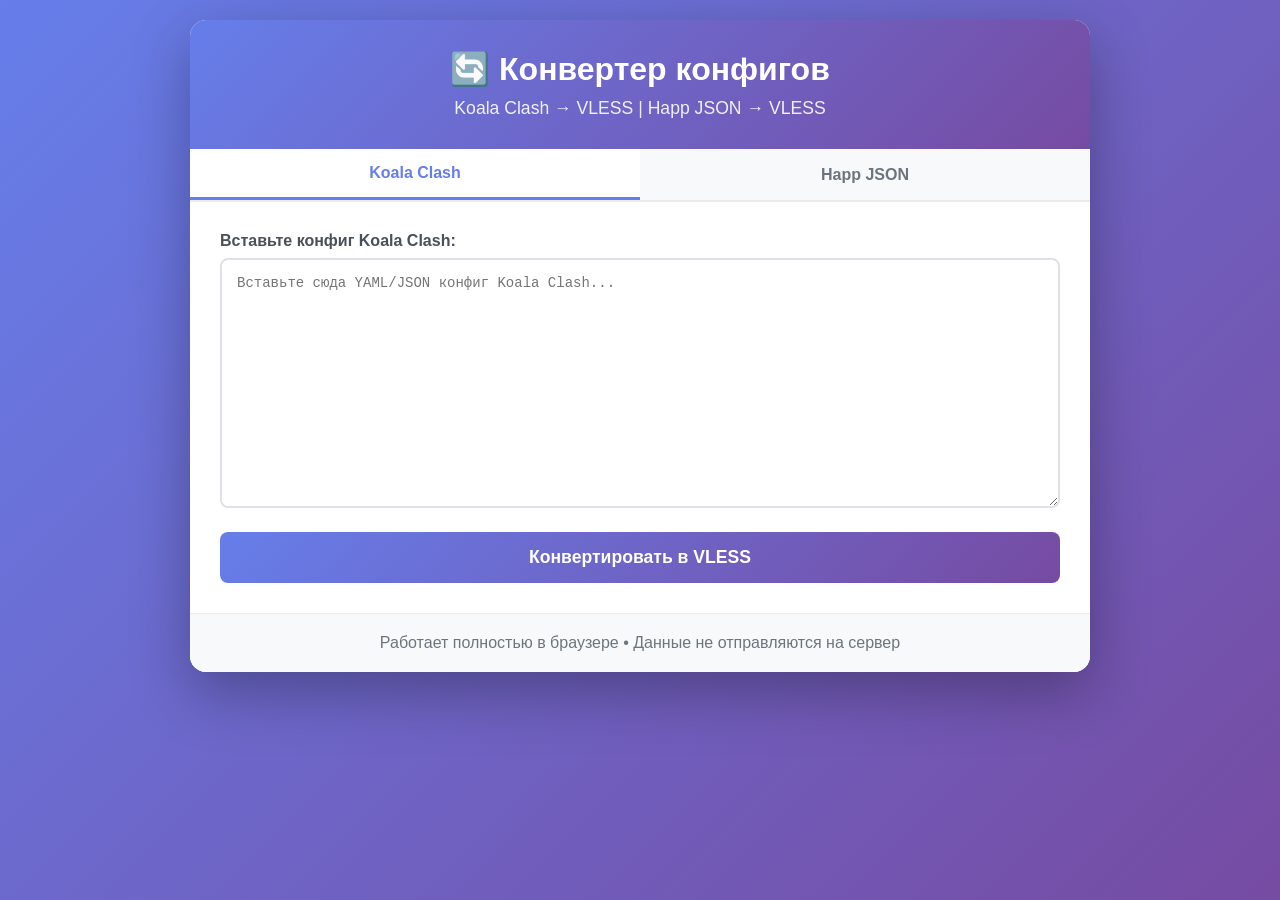
==== index.html @ a840d686 "Add files via upload" ====
<!DOCTYPE html>
<html lang="ru">
<head>
    <meta charset="UTF-8">
    <meta name="viewport" content="width=device-width, initial-scale=1.0">
    <title>Koala Clash / Happ JSON Converter</title>
    <link rel="stylesheet" href="style.css">
</head>
<body>
    <div class="container">
        <header>
            <h1>🔄 Конвертер конфигов</h1>
            <p class="subtitle">Koala Clash → VLESS | Happ JSON → VLESS</p>
        </header>

        <div class="tabs">
            <button class="tab-btn active" data-tab="koala">Koala Clash</button>
            <button class="tab-btn" data-tab="happ">Happ JSON</button>
        </div>

        <!-- Koala Clash Tab -->
        <div id="koala" class="tab-content active">
            <div class="input-section">
                <label for="koala-input">Вставьте конфиг Koala Clash:</label>
                <textarea id="koala-input" placeholder="Вставьте сюда YAML/JSON конфиг Koala Clash..."></textarea>
            </div>
            <button class="convert-btn" onclick="convertKoala()">Конвертировать в VLESS</button>
        </div>

        <!-- Happ JSON Tab -->
        <div id="happ" class="tab-content">
            <div class="input-section">
                <label for="happ-input">Вставьте JSON конфиг Happ:</label>
                <textarea id="happ-input" placeholder='{"outbounds": [...], ...}'></textarea>
            </div>
            <button class="convert-btn" onclick="convertHapp()">Конвертировать в VLESS</button>
        </div>

        <!-- Result Section -->
        <div id="result-section" class="result-section" style="display: none;">
            <div class="result-header">
                <h2>✅ Результат: <span id="result-count"></span></h2>
                <div class="result-actions-top">
                    <button class="action-btn copy-all-btn" onclick="copyAll()">📋 Копировать все</button>
                    <button class="action-btn download-btn" onclick="downloadAll()">💾 Скачать файл</button>
                </div>
            </div>
            <div id="results-list" class="results-list"></div>
            <div class="actions">
                <button class="action-btn clear-btn" onclick="clearAll()">🗑️ Очистить</button>
            </div>
            <div id="message" class="message"></div>
        </div>

        <footer>
            <p>Работает полностью в браузере • Данные не отправляются на сервер</p>
        </footer>
    </div>

    <script src="converter.js"></script>
</body>
</html>
---- style.css ----
* {
    margin: 0;
    padding: 0;
    box-sizing: border-box;
}

body {
    font-family: -apple-system, BlinkMacSystemFont, 'Segoe UI', Roboto, Oxygen, Ubuntu, Cantarell, sans-serif;
    background: linear-gradient(135deg, #667eea 0%, #764ba2 100%);
    min-height: 100vh;
    padding: 20px;
}

.container {
    max-width: 900px;
    margin: 0 auto;
    background: white;
    border-radius: 16px;
    box-shadow: 0 20px 60px rgba(0, 0, 0, 0.3);
    overflow: hidden;
}

header {
    background: linear-gradient(135deg, #667eea 0%, #764ba2 100%);
    color: white;
    padding: 30px;
    text-align: center;
}

header h1 {
    font-size: 2em;
    margin-bottom: 10px;
}

.subtitle {
    opacity: 0.9;
    font-size: 1.1em;
}

.tabs {
    display: flex;
    background: #f8f9fa;
    border-bottom: 2px solid #e9ecef;
}

.tab-btn {
    flex: 1;
    padding: 15px;
    border: none;
    background: transparent;
    cursor: pointer;
    font-size: 1em;
    font-weight: 600;
    color: #6c757d;
    transition: all 0.3s;
}

.tab-btn:hover {
    background: #e9ecef;
}

.tab-btn.active {
    color: #667eea;
    border-bottom: 3px solid #667eea;
    background: white;
}

.tab-content {
    display: none;
    padding: 30px;
}

.tab-content.active {
    display: block;
}

.input-section {
    margin-bottom: 20px;
}

label {
    display: block;
    margin-bottom: 8px;
    font-weight: 600;
    color: #495057;
}

textarea {
    width: 100%;
    min-height: 250px;
    padding: 15px;
    border: 2px solid #dee2e6;
    border-radius: 8px;
    font-family: 'Courier New', monospace;
    font-size: 14px;
    resize: vertical;
    transition: border-color 0.3s;
}

textarea:focus {
    outline: none;
    border-color: #667eea;
}

.convert-btn {
    width: 100%;
    padding: 15px;
    background: linear-gradient(135deg, #667eea 0%, #764ba2 100%);
    color: white;
    border: none;
    border-radius: 8px;
    font-size: 1.1em;
    font-weight: 600;
    cursor: pointer;
    transition: transform 0.2s, box-shadow 0.2s;
}

.convert-btn:hover {
    transform: translateY(-2px);
    box-shadow: 0 5px 15px rgba(102, 126, 234, 0.4);
}

.convert-btn:active {
    transform: translateY(0);
}

.result-section {
    padding: 30px;
    background: #f8f9fa;
    border-top: 2px solid #e9ecef;
}

.result-header {
    display: flex;
    justify-content: space-between;
    align-items: center;
    margin-bottom: 20px;
    flex-wrap: wrap;
    gap: 10px;
}

.result-header h2 {
    color: #495057;
    margin: 0;
}

.result-actions-top {
    display: flex;
    gap: 10px;
}

.results-list {
    display: flex;
    flex-direction: column;
    gap: 12px;
    max-height: 600px;
    overflow-y: auto;
    padding-right: 5px;
}

.result-item {
    background: white;
    border: 2px solid #e9ecef;
    border-radius: 8px;
    padding: 15px;
    transition: border-color 0.2s;
}

.result-item:hover {
    border-color: #667eea;
}

.result-item-header {
    display: flex;
    justify-content: space-between;
    align-items: center;
    margin-bottom: 10px;
    flex-wrap: wrap;
    gap: 8px;
}

.result-item-name {
    font-weight: 600;
    color: #495057;
    font-size: 0.95em;
}

.result-item-link {
    width: 100%;
    padding: 10px;
    background: #f8f9fa;
    border: 1px solid #dee2e6;
    border-radius: 6px;
    font-family: 'Courier New', monospace;
    font-size: 12px;
    color: #495057;
    word-break: break-all;
    resize: none;
    min-height: 60px;
}

.copy-item-btn {
    padding: 8px 16px;
    background: #28a745;
    color: white;
    border: none;
    border-radius: 6px;
    font-size: 0.9em;
    font-weight: 600;
    cursor: pointer;
    transition: all 0.2s;
    white-space: nowrap;
}

.copy-item-btn:hover {
    background: #218838;
}

.copy-item-btn.copied {
    background: #6c757d;
}

.actions {
    display: flex;
    gap: 10px;
    margin-top: 20px;
}

.action-btn {
    flex: 1;
    padding: 12px;
    border: none;
    border-radius: 8px;
    font-size: 1em;
    font-weight: 600;
    cursor: pointer;
    transition: all 0.2s;
}

.copy-all-btn {
    background: #28a745;
    color: white;
}

.copy-all-btn:hover {
    background: #218838;
}

.download-btn {
    background: #17a2b8;
    color: white;
}

.download-btn:hover {
    background: #138496;
}

.clear-btn {
    background: #dc3545;
    color: white;
}

.clear-btn:hover {
    background: #c82333;
}

.message {
    margin-top: 15px;
    padding: 12px;
    border-radius: 8px;
    display: none;
}

.message.success {
    display: block;
    background: #d4edda;
    color: #155724;
    border: 1px solid #c3e6cb;
}

.message.error {
    display: block;
    background: #f8d7da;
    color: #721c24;
    border: 1px solid #f5c6cb;
}

footer {
    text-align: center;
    padding: 20px;
    color: #6c757d;
    background: #f8f9fa;
    border-top: 1px solid #e9ecef;
}

@media (max-width: 600px) {
    body {
        padding: 10px;
    }
    
    header h1 {
        font-size: 1.5em;
    }
    
    .tab-content {
        padding: 20px;
    }
    
    .result-header {
        flex-direction: column;
        align-items: flex-start;
    }
    
    .result-actions-top {
        width: 100%;
    }
    
    .result-actions-top .action-btn {
        flex: 1;
    }
}
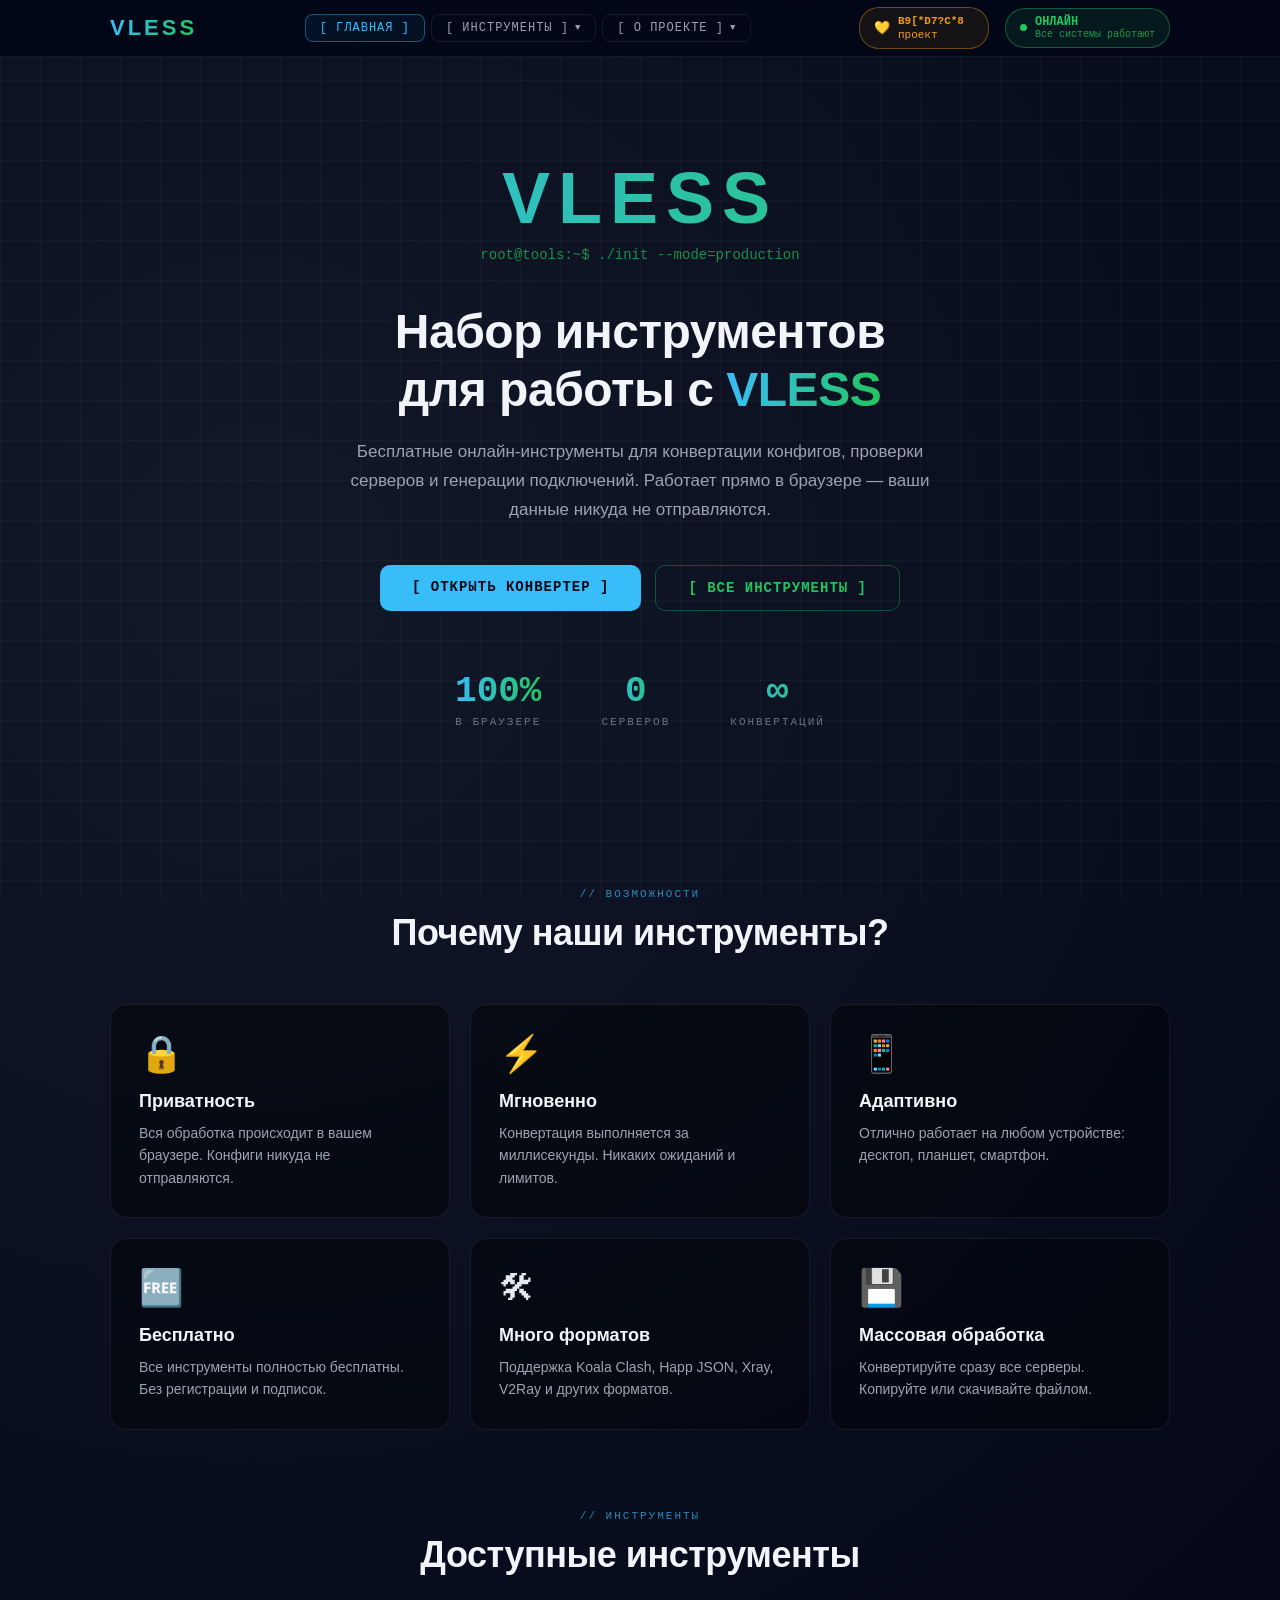
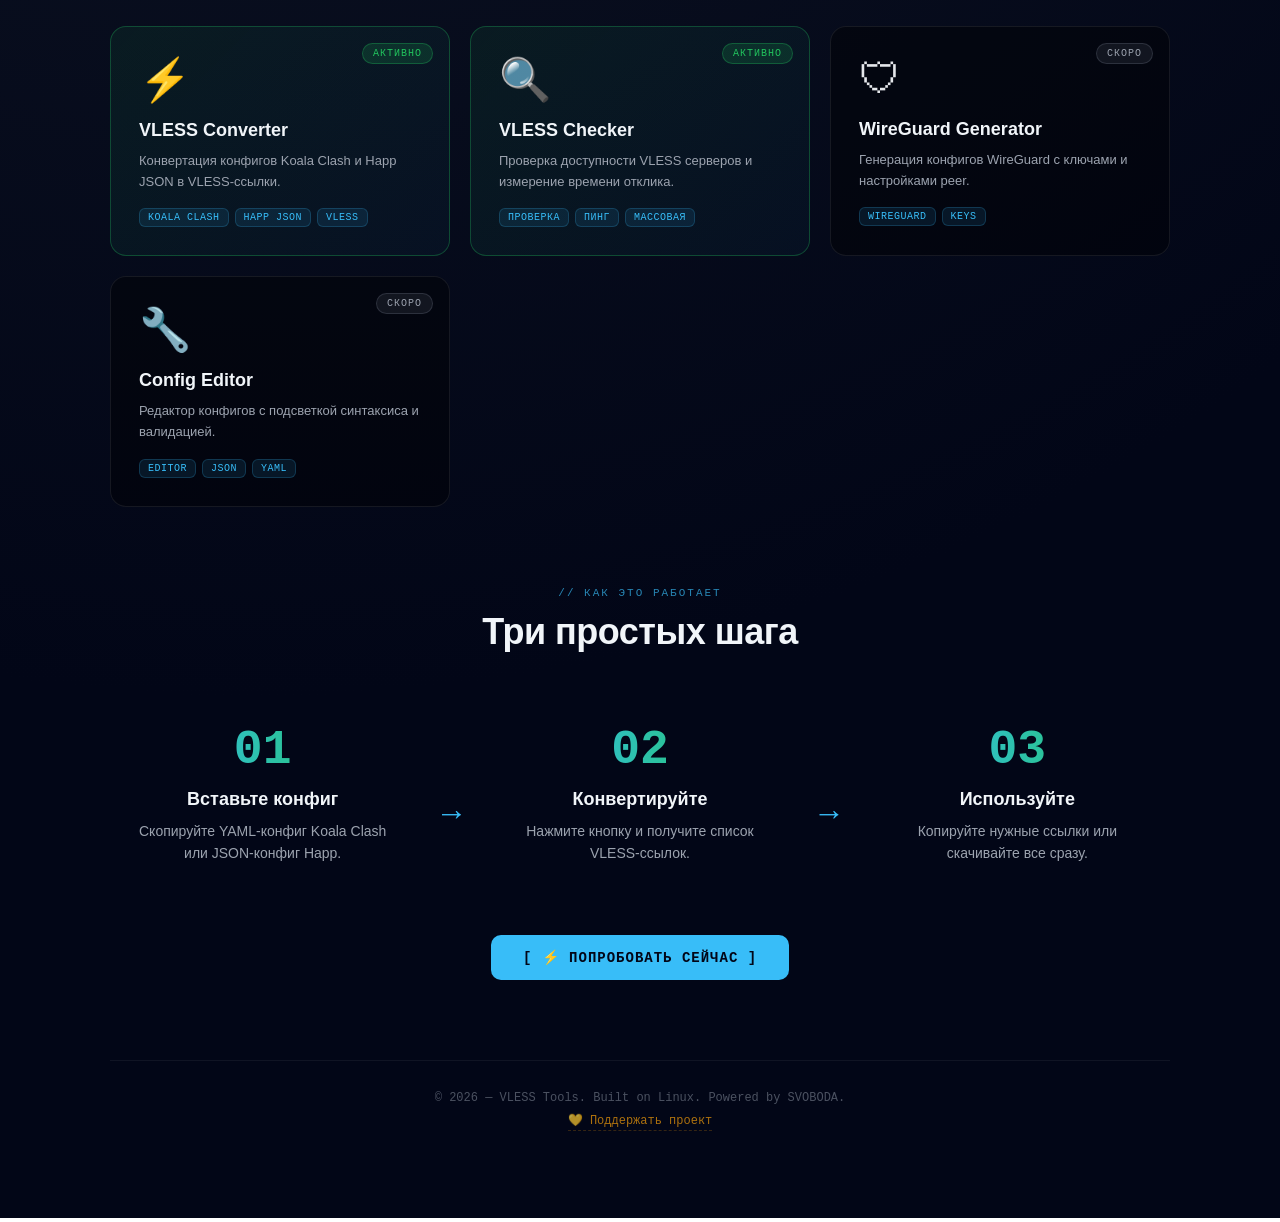
==== commit f89e4794: "Добавлен чекер vless" ====
--- a/index.html
+++ b/index.html
@@ -1,62 +1,172 @@
-<!DOCTYPE html>
-<html lang="ru">
-<head>
-    <meta charset="UTF-8">
-    <meta name="viewport" content="width=device-width, initial-scale=1.0">
-    <title>Koala Clash / Happ JSON Converter</title>
-    <link rel="stylesheet" href="style.css">
-</head>
-<body>
-    <div class="container">
-        <header>
-            <h1>🔄 Конвертер конфигов</h1>
-            <p class="subtitle">Koala Clash → VLESS | Happ JSON → VLESS</p>
-        </header>
-
-        <div class="tabs">
-            <button class="tab-btn active" data-tab="koala">Koala Clash</button>
-            <button class="tab-btn" data-tab="happ">Happ JSON</button>
-        </div>
-
-        <!-- Koala Clash Tab -->
-        <div id="koala" class="tab-content active">
-            <div class="input-section">
-                <label for="koala-input">Вставьте конфиг Koala Clash:</label>
-                <textarea id="koala-input" placeholder="Вставьте сюда YAML/JSON конфиг Koala Clash..."></textarea>
-            </div>
-            <button class="convert-btn" onclick="convertKoala()">Конвертировать в VLESS</button>
-        </div>
-
-        <!-- Happ JSON Tab -->
-        <div id="happ" class="tab-content">
-            <div class="input-section">
-                <label for="happ-input">Вставьте JSON конфиг Happ:</label>
-                <textarea id="happ-input" placeholder='{"outbounds": [...], ...}'></textarea>
-            </div>
-            <button class="convert-btn" onclick="convertHapp()">Конвертировать в VLESS</button>
-        </div>
-
-        <!-- Result Section -->
-        <div id="result-section" class="result-section" style="display: none;">
-            <div class="result-header">
-                <h2>✅ Результат: <span id="result-count"></span></h2>
-                <div class="result-actions-top">
-                    <button class="action-btn copy-all-btn" onclick="copyAll()">📋 Копировать все</button>
-                    <button class="action-btn download-btn" onclick="downloadAll()">💾 Скачать файл</button>
-                </div>
-            </div>
-            <div id="results-list" class="results-list"></div>
-            <div class="actions">
-                <button class="action-btn clear-btn" onclick="clearAll()">🗑️ Очистить</button>
-            </div>
-            <div id="message" class="message"></div>
-        </div>
-
-        <footer>
-            <p>Работает полностью в браузере • Данные не отправляются на сервер</p>
-        </footer>
-    </div>
-
-    <script src="converter.js"></script>
-</body>
+<!DOCTYPE html>
+<html lang="ru">
+<head>
+    <meta charset="UTF-8">
+    <meta name="viewport" content="width=device-width, initial-scale=1.0">
+    <title>VLESS Tools — Набор инструментов для работы с VLESS</title>
+    <meta name="description" content="Бесплатные онлайн-инструменты для работы с VLESS: конвертер конфигов, чекер серверов, генератор WireGuard.">
+    <link rel="stylesheet" href="style.css">
+</head>
+<body>
+
+<div id="header-placeholder"></div>
+
+<div class="wrapper">
+    <div class="hero">
+        <div class="hero-logo">VLESS</div>
+        <p class="hero-subtitle">root@tools:~$ ./init --mode=production</p>
+        <h1 class="hero-title">Набор инструментов<br>для работы с <span class="gradient-text">VLESS</span></h1>
+        <p class="hero-description">
+            Бесплатные онлайн-инструменты для конвертации конфигов, проверки серверов 
+            и генерации подключений. Работает прямо в браузере — ваши данные никуда не отправляются.
+        </p>
+        <div class="hero-buttons">
+            <a href="converter.html" class="btn btn-blue btn-large">[ Открыть конвертер ]</a>
+            <a href="#tools" class="btn btn-ghost btn-large">[ Все инструменты ]</a>
+        </div>
+        <div class="hero-stats">
+            <div class="stat-item">
+                <div class="stat-value">100%</div>
+                <div class="stat-label">В браузере</div>
+            </div>
+            <div class="stat-item">
+                <div class="stat-value">0</div>
+                <div class="stat-label">Серверов</div>
+            </div>
+            <div class="stat-item">
+                <div class="stat-value">∞</div>
+                <div class="stat-label">Конвертаций</div>
+            </div>
+        </div>
+    </div>
+
+    <section id="features" class="section">
+        <div class="section-header">
+            <div class="section-label">// возможности</div>
+            <h2 class="section-title">Почему наши инструменты?</h2>
+        </div>
+        <div class="features-grid">
+            <div class="feature-card">
+                <div class="feature-icon">🔒</div>
+                <h3 class="feature-title">Приватность</h3>
+                <p class="feature-text">Вся обработка происходит в вашем браузере. Конфиги никуда не отправляются.</p>
+            </div>
+            <div class="feature-card">
+                <div class="feature-icon">⚡</div>
+                <h3 class="feature-title">Мгновенно</h3>
+                <p class="feature-text">Конвертация выполняется за миллисекунды. Никаких ожиданий и лимитов.</p>
+            </div>
+            <div class="feature-card">
+                <div class="feature-icon">📱</div>
+                <h3 class="feature-title">Адаптивно</h3>
+                <p class="feature-text">Отлично работает на любом устройстве: десктоп, планшет, смартфон.</p>
+            </div>
+            <div class="feature-card">
+                <div class="feature-icon">🆓</div>
+                <h3 class="feature-title">Бесплатно</h3>
+                <p class="feature-text">Все инструменты полностью бесплатны. Без регистрации и подписок.</p>
+            </div>
+            <div class="feature-card">
+                <div class="feature-icon">🛠</div>
+                <h3 class="feature-title">Много форматов</h3>
+                <p class="feature-text">Поддержка Koala Clash, Happ JSON, Xray, V2Ray и других форматов.</p>
+            </div>
+            <div class="feature-card">
+                <div class="feature-icon">💾</div>
+                <h3 class="feature-title">Массовая обработка</h3>
+                <p class="feature-text">Конвертируйте сразу все серверы. Копируйте или скачивайте файлом.</p>
+            </div>
+        </div>
+    </section>
+
+    <section id="tools" class="section">
+        <div class="section-header">
+            <div class="section-label">// инструменты</div>
+            <h2 class="section-title">Доступные инструменты</h2>
+        </div>
+        <div class="tools-grid">
+            <a href="converter.html" class="tool-card featured">
+                <div class="tool-badge">Активно</div>
+                <div class="tool-icon-large">⚡</div>
+                <h3 class="tool-title">VLESS Converter</h3>
+                <p class="tool-description">Конвертация конфигов Koala Clash и Happ JSON в VLESS-ссылки.</p>
+                <div class="tool-tags">
+                    <span class="tag">Koala Clash</span>
+                    <span class="tag">Happ JSON</span>
+                    <span class="tag">VLESS</span>
+                </div>
+                <div class="tool-arrow">→</div>
+            </a>
+            <a href="checker.html" class="tool-card featured">
+                <div class="tool-badge">Активно</div>
+                <div class="tool-icon-large">🔍</div>
+                <h3 class="tool-title">VLESS Checker</h3>
+                <p class="tool-description">Проверка доступности VLESS серверов и измерение времени отклика.</p>
+                <div class="tool-tags">
+                    <span class="tag">Проверка</span>
+                    <span class="tag">Пинг</span>
+                    <span class="tag">Массовая</span>
+                </div>
+                <div class="tool-arrow">→</div>
+            </a>
+            <a href="#" class="tool-card">
+                <div class="tool-badge soon">Скоро</div>
+                <div class="tool-icon-large">🛡</div>
+                <h3 class="tool-title">WireGuard Generator</h3>
+                <p class="tool-description">Генерация конфигов WireGuard с ключами и настройками peer.</p>
+                <div class="tool-tags">
+                    <span class="tag">WireGuard</span>
+                    <span class="tag">Keys</span>
+                </div>
+                <div class="tool-arrow">→</div>
+            </a>
+            <a href="#" class="tool-card">
+                <div class="tool-badge soon">Скоро</div>
+                <div class="tool-icon-large">🔧</div>
+                <h3 class="tool-title">Config Editor</h3>
+                <p class="tool-description">Редактор конфигов с подсветкой синтаксиса и валидацией.</p>
+                <div class="tool-tags">
+                    <span class="tag">Editor</span>
+                    <span class="tag">JSON</span>
+                    <span class="tag">YAML</span>
+                </div>
+                <div class="tool-arrow">→</div>
+            </a>
+        </div>
+    </section>
+
+    <section class="section">
+        <div class="section-header">
+            <div class="section-label">// как это работает</div>
+            <h2 class="section-title">Три простых шага</h2>
+        </div>
+        <div class="steps">
+            <div class="step">
+                <div class="step-number">01</div>
+                <h3 class="step-title">Вставьте конфиг</h3>
+                <p class="step-text">Скопируйте YAML-конфиг Koala Clash или JSON-конфиг Happ.</p>
+            </div>
+            <div class="step-arrow">→</div>
+            <div class="step">
+                <div class="step-number">02</div>
+                <h3 class="step-title">Конвертируйте</h3>
+                <p class="step-text">Нажмите кнопку и получите список VLESS-ссылок.</p>
+            </div>
+            <div class="step-arrow">→</div>
+            <div class="step">
+                <div class="step-number">03</div>
+                <h3 class="step-title">Используйте</h3>
+                <p class="step-text">Копируйте нужные ссылки или скачивайте все сразу.</p>
+            </div>
+        </div>
+        <div class="cta-center">
+            <a href="converter.html" class="btn btn-blue btn-large">[ ⚡ Попробовать сейчас ]</a>
+        </div>
+    </section>
+
+    <div id="footer-placeholder"></div>
+</div>
+
+<script src="common.js"></script>
+</body>
 </html>
--- a/style.css
+++ b/style.css
@@ -1,321 +1,1141 @@
-* {
-    margin: 0;
-    padding: 0;
-    box-sizing: border-box;
-}
-
-body {
-    font-family: -apple-system, BlinkMacSystemFont, 'Segoe UI', Roboto, Oxygen, Ubuntu, Cantarell, sans-serif;
-    background: linear-gradient(135deg, #667eea 0%, #764ba2 100%);
-    min-height: 100vh;
-    padding: 20px;
-}
-
-.container {
-    max-width: 900px;
-    margin: 0 auto;
-    background: white;
-    border-radius: 16px;
-    box-shadow: 0 20px 60px rgba(0, 0, 0, 0.3);
-    overflow: hidden;
-}
-
-header {
-    background: linear-gradient(135deg, #667eea 0%, #764ba2 100%);
-    color: white;
-    padding: 30px;
-    text-align: center;
-}
-
-header h1 {
-    font-size: 2em;
-    margin-bottom: 10px;
-}
-
-.subtitle {
-    opacity: 0.9;
-    font-size: 1.1em;
-}
-
-.tabs {
-    display: flex;
-    background: #f8f9fa;
-    border-bottom: 2px solid #e9ecef;
-}
-
-.tab-btn {
-    flex: 1;
-    padding: 15px;
-    border: none;
-    background: transparent;
-    cursor: pointer;
-    font-size: 1em;
-    font-weight: 600;
-    color: #6c757d;
-    transition: all 0.3s;
-}
-
-.tab-btn:hover {
-    background: #e9ecef;
-}
-
-.tab-btn.active {
-    color: #667eea;
-    border-bottom: 3px solid #667eea;
-    background: white;
-}
-
-.tab-content {
-    display: none;
-    padding: 30px;
-}
-
-.tab-content.active {
-    display: block;
-}
-
-.input-section {
-    margin-bottom: 20px;
-}
-
-label {
-    display: block;
-    margin-bottom: 8px;
-    font-weight: 600;
-    color: #495057;
-}
-
-textarea {
-    width: 100%;
-    min-height: 250px;
-    padding: 15px;
-    border: 2px solid #dee2e6;
-    border-radius: 8px;
-    font-family: 'Courier New', monospace;
-    font-size: 14px;
-    resize: vertical;
-    transition: border-color 0.3s;
-}
-
-textarea:focus {
-    outline: none;
-    border-color: #667eea;
-}
-
-.convert-btn {
-    width: 100%;
-    padding: 15px;
-    background: linear-gradient(135deg, #667eea 0%, #764ba2 100%);
-    color: white;
-    border: none;
-    border-radius: 8px;
-    font-size: 1.1em;
-    font-weight: 600;
-    cursor: pointer;
-    transition: transform 0.2s, box-shadow 0.2s;
-}
-
-.convert-btn:hover {
-    transform: translateY(-2px);
-    box-shadow: 0 5px 15px rgba(102, 126, 234, 0.4);
-}
-
-.convert-btn:active {
-    transform: translateY(0);
-}
-
-.result-section {
-    padding: 30px;
-    background: #f8f9fa;
-    border-top: 2px solid #e9ecef;
-}
-
-.result-header {
-    display: flex;
-    justify-content: space-between;
-    align-items: center;
-    margin-bottom: 20px;
-    flex-wrap: wrap;
-    gap: 10px;
-}
-
-.result-header h2 {
-    color: #495057;
-    margin: 0;
-}
-
-.result-actions-top {
-    display: flex;
-    gap: 10px;
-}
-
-.results-list {
-    display: flex;
-    flex-direction: column;
-    gap: 12px;
-    max-height: 600px;
-    overflow-y: auto;
-    padding-right: 5px;
-}
-
-.result-item {
-    background: white;
-    border: 2px solid #e9ecef;
-    border-radius: 8px;
-    padding: 15px;
-    transition: border-color 0.2s;
-}
-
-.result-item:hover {
-    border-color: #667eea;
-}
-
-.result-item-header {
-    display: flex;
-    justify-content: space-between;
-    align-items: center;
-    margin-bottom: 10px;
-    flex-wrap: wrap;
-    gap: 8px;
-}
-
-.result-item-name {
-    font-weight: 600;
-    color: #495057;
-    font-size: 0.95em;
-}
-
-.result-item-link {
-    width: 100%;
-    padding: 10px;
-    background: #f8f9fa;
-    border: 1px solid #dee2e6;
-    border-radius: 6px;
-    font-family: 'Courier New', monospace;
-    font-size: 12px;
-    color: #495057;
-    word-break: break-all;
-    resize: none;
-    min-height: 60px;
-}
-
-.copy-item-btn {
-    padding: 8px 16px;
-    background: #28a745;
-    color: white;
-    border: none;
-    border-radius: 6px;
-    font-size: 0.9em;
-    font-weight: 600;
-    cursor: pointer;
-    transition: all 0.2s;
-    white-space: nowrap;
-}
-
-.copy-item-btn:hover {
-    background: #218838;
-}
-
-.copy-item-btn.copied {
-    background: #6c757d;
-}
-
-.actions {
-    display: flex;
-    gap: 10px;
-    margin-top: 20px;
-}
-
-.action-btn {
-    flex: 1;
-    padding: 12px;
-    border: none;
-    border-radius: 8px;
-    font-size: 1em;
-    font-weight: 600;
-    cursor: pointer;
-    transition: all 0.2s;
-}
-
-.copy-all-btn {
-    background: #28a745;
-    color: white;
-}
-
-.copy-all-btn:hover {
-    background: #218838;
-}
-
-.download-btn {
-    background: #17a2b8;
-    color: white;
-}
-
-.download-btn:hover {
-    background: #138496;
-}
-
-.clear-btn {
-    background: #dc3545;
-    color: white;
-}
-
-.clear-btn:hover {
-    background: #c82333;
-}
-
-.message {
-    margin-top: 15px;
-    padding: 12px;
-    border-radius: 8px;
-    display: none;
-}
-
-.message.success {
-    display: block;
-    background: #d4edda;
-    color: #155724;
-    border: 1px solid #c3e6cb;
-}
-
-.message.error {
-    display: block;
-    background: #f8d7da;
-    color: #721c24;
-    border: 1px solid #f5c6cb;
-}
-
-footer {
-    text-align: center;
-    padding: 20px;
-    color: #6c757d;
-    background: #f8f9fa;
-    border-top: 1px solid #e9ecef;
-}
-
-@media (max-width: 600px) {
-    body {
-        padding: 10px;
-    }
-    
-    header h1 {
-        font-size: 1.5em;
-    }
-    
-    .tab-content {
-        padding: 20px;
-    }
-    
-    .result-header {
-        flex-direction: column;
-        align-items: flex-start;
-    }
-    
-    .result-actions-top {
-        width: 100%;
-    }
-    
-    .result-actions-top .action-btn {
-        flex: 1;
-    }
+* { box-sizing: border-box; margin: 0; padding: 0; }
+
+body { 
+    font-family: -apple-system, BlinkMacSystemFont, "Segoe UI", Roboto, Inter, Arial, sans-serif; 
+    background: radial-gradient(circle at 20% 20%, #111827, #020617 70%); 
+    color: #e5e7eb; 
+    overflow-x: hidden; 
+    min-height: 100vh; 
+}
+
+body::before { 
+    content: ""; 
+    position: fixed; 
+    inset: 0; 
+    background-image: linear-gradient(rgba(255,255,255,0.03) 1px, transparent 1px), 
+                      linear-gradient(90deg, rgba(255,255,255,0.03) 1px, transparent 1px); 
+    background-size: 40px 40px; 
+    pointer-events: none; 
+    z-index: 0; 
+}
+
+/* ===== HEADER ===== */
+.site-header {
+    position: sticky;
+    top: 0;
+    z-index: 100;
+    background: rgba(2,6,23,0.85);
+    backdrop-filter: blur(12px);
+    -webkit-backdrop-filter: blur(12px);
+    border-bottom: 1px solid rgba(255,255,255,0.07);
+}
+
+.header-inner {
+    max-width: 1100px;
+    margin: auto;
+    padding: 0 20px;
+    height: 56px;
+    display: flex;
+    align-items: center;
+    justify-content: space-between;
+    gap: 20px;
+}
+
+.header-logo {
+    font-size: 22px;
+    font-weight: 800;
+    letter-spacing: 3px;
+    background: linear-gradient(90deg, #38bdf8, #22c55e);
+    -webkit-background-clip: text;
+    -webkit-text-fill-color: transparent;
+    background-clip: text;
+    text-decoration: none;
+    white-space: nowrap;
+    flex-shrink: 0;
+}
+
+.header-nav {
+    display: flex;
+    gap: 6px;
+    align-items: center;
+}
+
+.nav-link {
+    font-family: monospace;
+    font-size: 12px;
+    padding: 6px 14px;
+    border-radius: 8px;
+    text-decoration: none;
+    transition: 0.3s;
+    border: 1px solid rgba(255,255,255,0.08);
+    color: #9ca3af;
+    text-transform: uppercase;
+    letter-spacing: 1px;
+    white-space: nowrap;
+}
+
+.nav-link:hover, .nav-link.active {
+    color: #38bdf8;
+    border-color: rgba(56,189,248,0.4);
+    background: rgba(56,189,248,0.05);
+}
+
+.nav-dropdown { position: relative; }
+
+.nav-dropdown-toggle {
+    font-family: monospace;
+    font-size: 12px;
+    padding: 6px 14px;
+    border-radius: 8px;
+    transition: 0.3s;
+    border: 1px solid rgba(255,255,255,0.08);
+    color: #9ca3af;
+    text-transform: uppercase;
+    letter-spacing: 1px;
+    white-space: nowrap;
+    cursor: pointer;
+    display: flex;
+    align-items: center;
+    gap: 6px;
+    background: transparent;
+    user-select: none;
+}
+
+.arrow {
+    font-size: 9px;
+    transition: transform 0.3s;
+    display: inline-block;
+}
+
+.nav-dropdown:hover .nav-dropdown-toggle,
+.nav-dropdown.active .nav-dropdown-toggle {
+    color: #38bdf8;
+    border-color: rgba(56,189,248,0.4);
+    background: rgba(56,189,248,0.05);
+}
+
+.nav-dropdown:hover .arrow { transform: rotate(180deg); }
+
+.nav-dropdown-menu {
+    position: absolute;
+    top: calc(100% + 10px);
+    left: 0;
+    background: rgba(2,6,23,0.97);
+    border: 1px solid rgba(56,189,248,0.2);
+    border-radius: 12px;
+    padding: 8px;
+    min-width: 230px;
+    box-shadow: 0 20px 50px rgba(0,0,0,0.8);
+    backdrop-filter: blur(12px);
+    opacity: 0;
+    visibility: hidden;
+    transform: translateY(-6px);
+    transition: opacity 0.25s ease, transform 0.25s ease, visibility 0.25s;
+    z-index: 200;
+}
+
+.nav-dropdown:hover .nav-dropdown-menu {
+    opacity: 1;
+    visibility: visible;
+    transform: translateY(0);
+}
+
+.nav-dropdown-menu a {
+    display: flex;
+    align-items: center;
+    gap: 10px;
+    padding: 10px 14px;
+    border-radius: 8px;
+    font-family: monospace;
+    font-size: 12px;
+    color: #9ca3af;
+    text-decoration: none;
+    text-transform: uppercase;
+    letter-spacing: 1px;
+    transition: 0.2s;
+    white-space: nowrap;
+}
+
+.nav-dropdown-menu a:hover,
+.nav-dropdown-menu a.active {
+    background: rgba(56,189,248,0.08);
+    color: #38bdf8;
+}
+
+.nav-dropdown-menu .tool-icon { font-size: 14px; }
+
+.header-right {
+    display: flex;
+    align-items: center;
+    gap: 16px;
+    flex-shrink: 0;
+}
+
+.donate-btn {
+    display: flex;
+    align-items: center;
+    gap: 8px;
+    font-family: monospace;
+    font-size: 12px;
+    padding: 6px 14px;
+    border-radius: 20px;
+    border: 1px solid rgba(245,158,11,0.4);
+    background: rgba(245,158,11,0.08);
+    color: #f59e0b;
+    white-space: nowrap;
+    text-decoration: none;
+    transition: 0.3s;
+}
+
+.donate-info {
+    display: flex;
+    flex-direction: column;
+    line-height: 1.3;
+    width: 76px;
+}
+
+.donate-main, .donate-sub {
+    font-size: 11px;
+    overflow: hidden;
+    white-space: nowrap;
+}
+
+.donate-main { font-weight: 700; }
+
+.donate-btn:hover {
+    border-color: rgba(245,158,11,0.7);
+    background: rgba(245,158,11,0.15);
+    box-shadow: 0 0 16px rgba(245,158,11,0.2);
+}
+
+.donate-dot {
+    font-size: 13px;
+    flex-shrink: 0;
+    animation: donate-pulse 2.5s infinite;
+    display: inline-block;
+}
+
+@keyframes donate-pulse {
+    0%,100% { transform: scale(1); }
+    50% { transform: scale(1.25); }
+}
+
+.status-badge {
+    display: flex;
+    align-items: center;
+    gap: 8px;
+    font-family: monospace;
+    font-size: 12px;
+    padding: 6px 14px;
+    border-radius: 20px;
+    border: 1px solid;
+    white-space: nowrap;
+}
+
+.status-badge.online {
+    color: #22c55e;
+    border-color: rgba(34,197,94,0.4);
+    background: rgba(34,197,94,0.1);
+}
+
+.status-dot {
+    width: 7px;
+    height: 7px;
+    border-radius: 50%;
+    flex-shrink: 0;
+}
+
+.status-badge.online .status-dot {
+    background: #22c55e;
+    animation: pulse-green 1.5s infinite;
+}
+
+@keyframes pulse-green {
+    0%,100% { opacity: 1; box-shadow: 0 0 0 0 rgba(34,197,94,0.4); }
+    50% { opacity: 0.7; box-shadow: 0 0 0 4px rgba(34,197,94,0); }
+}
+
+.status-info {
+    display: flex;
+    flex-direction: column;
+    line-height: 1.2;
+}
+
+.status-info .s-main { font-size: 12px; font-weight: 700; }
+.status-info .s-sub { font-size: 10px; opacity: 0.75; }
+
+.burger-btn {
+    display: none;
+    flex-direction: column;
+    justify-content: center;
+    align-items: center;
+    gap: 5px;
+    width: 36px;
+    height: 36px;
+    cursor: pointer;
+    border: 1px solid rgba(255,255,255,0.08);
+    border-radius: 8px;
+    background: transparent;
+    padding: 0;
+    flex-shrink: 0;
+    transition: 0.3s;
+}
+
+.burger-btn:hover {
+    border-color: rgba(56,189,248,0.4);
+    background: rgba(56,189,248,0.05);
+}
+
+.burger-btn span {
+    display: block;
+    width: 16px;
+    height: 1.5px;
+    background: #9ca3af;
+    border-radius: 2px;
+    transition: 0.3s;
+}
+
+.burger-btn.open span:nth-child(1) { transform: translateY(6.5px) rotate(45deg); background: #38bdf8; }
+.burger-btn.open span:nth-child(2) { opacity: 0; }
+.burger-btn.open span:nth-child(3) { transform: translateY(-6.5px) rotate(-45deg); background: #38bdf8; }
+
+.mobile-menu {
+    display: none;
+    position: fixed;
+    top: 56px;
+    left: 0;
+    right: 0;
+    background: rgba(2,6,23,0.98);
+    backdrop-filter: blur(16px);
+    -webkit-backdrop-filter: blur(16px);
+    border-bottom: 1px solid rgba(255,255,255,0.07);
+    padding: 16px 20px 20px;
+    z-index: 99;
+    transform: translateY(-10px);
+    opacity: 0;
+    transition: opacity 0.25s ease, transform 0.25s ease;
+    pointer-events: none;
+}
+
+.mobile-menu.open {
+    opacity: 1;
+    transform: translateY(0);
+    pointer-events: all;
+}
+
+.mobile-menu a {
+    display: flex;
+    align-items: center;
+    gap: 10px;
+    padding: 12px 14px;
+    border-radius: 10px;
+    font-family: monospace;
+    font-size: 13px;
+    color: #9ca3af;
+    text-decoration: none;
+    text-transform: uppercase;
+    letter-spacing: 1px;
+    transition: 0.2s;
+    border: 1px solid transparent;
+}
+
+.mobile-menu a:hover, .mobile-menu a.active {
+    color: #38bdf8;
+    background: rgba(56,189,248,0.06);
+    border-color: rgba(56,189,248,0.2);
+}
+
+.mobile-menu-divider {
+    border: none;
+    border-top: 1px solid rgba(255,255,255,0.06);
+    margin: 8px 0;
+}
+
+.mobile-menu-label {
+    font-family: monospace;
+    font-size: 10px;
+    color: #4b5563;
+    text-transform: uppercase;
+    letter-spacing: 2px;
+    padding: 4px 14px;
+    margin-top: 4px;
+}
+
+.mobile-tools a {
+    padding: 10px 14px 10px 28px;
+    font-size: 12px;
+}
+
+.mobile-donate {
+    color: #f59e0b !important;
+    border-color: rgba(245,158,11,0.3) !important;
+}
+
+/* ===== MAIN CONTENT ===== */
+.wrapper { 
+    max-width: 1100px; 
+    margin: auto; 
+    padding: 60px 20px; 
+    position: relative; 
+    z-index: 1; 
+}
+
+.page-breadcrumb {
+    font-family: monospace;
+    font-size: 12px;
+    color: #6b7280;
+    margin-bottom: 30px;
+    text-transform: uppercase;
+    letter-spacing: 1px;
+}
+
+.page-breadcrumb a {
+    color: #9ca3af;
+    text-decoration: none;
+    transition: 0.2s;
+}
+
+.page-breadcrumb a:hover { color: #38bdf8; }
+
+.breadcrumb-sep { margin: 0 8px; color: #4b5563; }
+.breadcrumb-current { color: #22c55e; }
+
+/* ===== HERO ===== */
+.hero {
+    text-align: center;
+    padding: 40px 0 80px;
+}
+
+.hero-logo {
+    font-size: 72px;
+    font-weight: 800;
+    letter-spacing: 8px;
+    margin-bottom: 8px;
+    background: linear-gradient(90deg, #38bdf8, #22c55e);
+    -webkit-background-clip: text;
+    -webkit-text-fill-color: transparent;
+    background-clip: text;
+    animation: glow 4s ease-in-out infinite alternate;
+}
+
+@keyframes glow {
+    from { filter: drop-shadow(0 0 8px rgba(56,189,248,0.4)); }
+    to { filter: drop-shadow(0 0 20px rgba(34,197,94,0.6)); }
+}
+
+.hero-subtitle {
+    font-size: 14px;
+    opacity: 0.7;
+    margin-bottom: 40px;
+    font-family: monospace;
+    color: #22c55e;
+}
+
+.hero-title {
+    font-size: 48px;
+    font-weight: 800;
+    line-height: 1.2;
+    margin-bottom: 20px;
+    color: #f1f5f9;
+    letter-spacing: -0.5px;
+}
+
+.gradient-text {
+    background: linear-gradient(90deg, #38bdf8, #22c55e);
+    -webkit-background-clip: text;
+    -webkit-text-fill-color: transparent;
+    background-clip: text;
+}
+
+.hero-description {
+    font-size: 17px;
+    line-height: 1.7;
+    color: #9ca3af;
+    max-width: 640px;
+    margin: 0 auto 40px;
+}
+
+.hero-buttons {
+    display: flex;
+    gap: 14px;
+    justify-content: center;
+    flex-wrap: wrap;
+    margin-bottom: 60px;
+}
+
+.hero-stats {
+    display: flex;
+    justify-content: center;
+    gap: 60px;
+    flex-wrap: wrap;
+}
+
+.stat-item { text-align: center; }
+
+.stat-value {
+    font-family: monospace;
+    font-size: 36px;
+    font-weight: 800;
+    background: linear-gradient(90deg, #38bdf8, #22c55e);
+    -webkit-background-clip: text;
+    -webkit-text-fill-color: transparent;
+    background-clip: text;
+    margin-bottom: 4px;
+}
+
+.stat-label {
+    font-family: monospace;
+    font-size: 11px;
+    color: #6b7280;
+    text-transform: uppercase;
+    letter-spacing: 2px;
+}
+
+/* ===== SECTIONS ===== */
+.section { margin-top: 80px; }
+
+.section-header {
+    text-align: center;
+    margin-bottom: 50px;
+}
+
+.section-label {
+    font-family: monospace;
+    font-size: 11px;
+    color: #38bdf8;
+    text-transform: uppercase;
+    letter-spacing: 2px;
+    margin: 24px 0 12px;
+    opacity: 0.7;
+}
+
+.section-label:first-child { margin-top: 0; }
+
+.section-title {
+    font-size: 36px;
+    font-weight: 800;
+    color: #f1f5f9;
+    letter-spacing: -0.5px;
+}
+
+.features-grid {
+    display: grid;
+    grid-template-columns: repeat(auto-fit, minmax(280px, 1fr));
+    gap: 20px;
+}
+
+.feature-card {
+    background: rgba(0,0,0,0.4);
+    border: 1px solid rgba(255,255,255,0.08);
+    border-radius: 16px;
+    padding: 28px;
+    transition: 0.3s;
+}
+
+.feature-card:hover {
+    border-color: rgba(56,189,248,0.3);
+    background: rgba(56,189,248,0.04);
+    transform: translateY(-4px);
+}
+
+.feature-icon { font-size: 36px; margin-bottom: 16px; }
+.feature-title { font-size: 18px; font-weight: 700; color: #f1f5f9; margin-bottom: 10px; }
+.feature-text { font-size: 14px; line-height: 1.6; color: #9ca3af; }
+
+.tools-grid {
+    display: grid;
+    grid-template-columns: repeat(auto-fit, minmax(260px, 1fr));
+    gap: 20px;
+}
+
+.tool-card {
+    position: relative;
+    background: rgba(0,0,0,0.4);
+    border: 1px solid rgba(255,255,255,0.08);
+    border-radius: 16px;
+    padding: 28px;
+    text-decoration: none;
+    color: inherit;
+    transition: 0.3s;
+    overflow: hidden;
+    display: block;
+}
+
+.tool-card:hover {
+    border-color: rgba(56,189,248,0.4);
+    background: rgba(56,189,248,0.05);
+    transform: translateY(-4px);
+}
+
+.tool-card.featured {
+    border-color: rgba(34,197,94,0.3);
+    background: linear-gradient(135deg, rgba(34,197,94,0.08), rgba(56,189,248,0.04));
+}
+
+.tool-card.featured:hover {
+    border-color: rgba(34,197,94,0.6);
+    box-shadow: 0 20px 50px rgba(34,197,94,0.15);
+}
+
+.tool-badge {
+    position: absolute;
+    top: 16px;
+    right: 16px;
+    font-family: monospace;
+    font-size: 10px;
+    padding: 4px 10px;
+    border-radius: 20px;
+    background: rgba(34,197,94,0.15);
+    color: #22c55e;
+    border: 1px solid rgba(34,197,94,0.3);
+    text-transform: uppercase;
+    letter-spacing: 1px;
+}
+
+.tool-badge.soon {
+    background: rgba(107,114,128,0.15);
+    color: #9ca3af;
+    border-color: rgba(107,114,128,0.3);
+}
+
+.tool-icon-large { font-size: 42px; margin-bottom: 16px; }
+.tool-title { font-size: 18px; font-weight: 700; color: #f1f5f9; margin-bottom: 10px; }
+.tool-description { font-size: 13px; line-height: 1.6; color: #9ca3af; margin-bottom: 16px; }
+
+.tool-tags { display: flex; gap: 6px; flex-wrap: wrap; }
+
+.tag {
+    font-family: monospace;
+    font-size: 10px;
+    padding: 3px 8px;
+    border-radius: 6px;
+    background: rgba(56,189,248,0.1);
+    color: #38bdf8;
+    border: 1px solid rgba(56,189,248,0.2);
+    text-transform: uppercase;
+    letter-spacing: 0.5px;
+}
+
+.tool-arrow {
+    position: absolute;
+    bottom: 20px;
+    right: 24px;
+    font-size: 24px;
+    color: #38bdf8;
+    opacity: 0;
+    transform: translateX(-10px);
+    transition: 0.3s;
+}
+
+.tool-card:hover .tool-arrow { opacity: 1; transform: translateX(0); }
+
+.steps {
+    display: flex;
+    justify-content: space-between;
+    align-items: flex-start;
+    gap: 20px;
+    flex-wrap: wrap;
+}
+
+.step { flex: 1; min-width: 220px; text-align: center; padding: 20px; }
+
+.step-number {
+    font-family: monospace;
+    font-size: 48px;
+    font-weight: 800;
+    background: linear-gradient(90deg, #38bdf8, #22c55e);
+    -webkit-background-clip: text;
+    -webkit-text-fill-color: transparent;
+    background-clip: text;
+    margin-bottom: 12px;
+}
+
+.step-title { font-size: 18px; font-weight: 700; color: #f1f5f9; margin-bottom: 10px; }
+.step-text { font-size: 14px; line-height: 1.6; color: #9ca3af; }
+
+.step-arrow {
+    font-size: 32px;
+    color: #38bdf8;
+    align-self: center;
+    margin-top: 40px;
+}
+
+.cta-center { text-align: center; margin-top: 50px; }
+
+/* ===== BUTTONS ===== */
+.btn { 
+    padding: 11px 22px; 
+    border-radius: 10px; 
+    border: none; 
+    font-weight: 700; 
+    font-size: 13px; 
+    font-family: monospace; 
+    cursor: pointer; 
+    transition: 0.3s ease; 
+    text-transform: uppercase; 
+    letter-spacing: 1px; 
+    white-space: nowrap; 
+    display: inline-block;
+    text-decoration: none;
+}
+
+.btn:hover { transform: translateY(-3px); box-shadow: 0 15px 40px rgba(0,0,0,0.5); }
+.btn:active { transform: translateY(0); }
+
+.btn-blue { background: #38bdf8; color: #020617; }
+.btn-blue:hover { box-shadow: 0 15px 40px rgba(56,189,248,0.4); }
+
+.btn-ghost { 
+    background: transparent; 
+    color: #22c55e; 
+    border: 1px solid rgba(34,197,94,0.35); 
+}
+
+.btn-ghost:hover { background: rgba(34,197,94,0.1); }
+
+.btn-large { padding: 14px 32px; font-size: 14px; }
+
+.btn-row { display: flex; gap: 10px; margin-top: 12px; flex-wrap: wrap; }
+
+/* ===== CONVERTER PAGE ===== */
+.logo { 
+    text-align: center; 
+    font-size: 48px; 
+    font-weight: 800; 
+    letter-spacing: 6px; 
+    margin-bottom: 8px; 
+    background: linear-gradient(90deg, #38bdf8, #22c55e); 
+    -webkit-background-clip: text; 
+    -webkit-text-fill-color: transparent; 
+    background-clip: text;
+    animation: glow 4s ease-in-out infinite alternate; 
+}
+
+.subtitle { 
+    text-align: center; 
+    font-size: 15px; 
+    opacity: 0.7; 
+    margin-bottom: 40px; 
+    font-family: monospace; 
+    color: #22c55e; 
+}
+
+.terminal-card { 
+    background: rgba(0,0,0,0.55); 
+    border-radius: 20px; 
+    border: 1px solid rgba(255,255,255,0.08); 
+    overflow: hidden; 
+    box-shadow: 0 30px 70px rgba(0,0,0,0.7); 
+    margin-bottom: 16px; 
+    max-width: 860px;
+    margin-left: auto;
+    margin-right: auto;
+}
+
+.terminal-topbar { 
+    background: rgba(255,255,255,0.04); 
+    border-bottom: 1px solid rgba(255,255,255,0.07); 
+    padding: 12px 20px; 
+    display: flex; 
+    align-items: center; 
+    gap: 8px; 
+    font-family: monospace; 
+    font-size: 13px; 
+    color: #6b7280; 
+}
+
+.dot { width: 12px; height: 12px; border-radius: 50%; }
+.dot.red { background: #ef4444; } 
+.dot.yellow { background: #f59e0b; } 
+.dot.green { background: #22c55e; }
+
+.terminal-title { margin-left: 10px; color: #22c55e; }
+
+.card-body { padding: 28px; }
+
+.tabs { display: flex; gap: 10px; margin-bottom: 20px; }
+
+.tab-btn {
+    flex: 1;
+    padding: 12px 20px;
+    border-radius: 10px;
+    border: 1px solid rgba(255,255,255,0.08);
+    background: rgba(255,255,255,0.04);
+    color: #9ca3af;
+    font-family: monospace;
+    font-size: 13px;
+    font-weight: 700;
+    cursor: pointer;
+    transition: 0.3s ease;
+    text-transform: uppercase;
+    letter-spacing: 1px;
+}
+
+.tab-btn:hover {
+    border-color: rgba(56,189,248,0.4);
+    background: rgba(56,189,248,0.06);
+    color: #38bdf8;
+}
+
+.tab-btn.active {
+    border-color: rgba(34,197,94,0.4);
+    background: rgba(34,197,94,0.08);
+    color: #22c55e;
+}
+
+.tab-content { display: none; }
+.tab-content.active { display: block; }
+
+label { 
+    display: block; 
+    font-size: 12px; 
+    font-family: monospace; 
+    color: #9ca3af; 
+    margin-bottom: 6px; 
+    text-transform: uppercase; 
+    letter-spacing: 1px; 
+}
+
+textarea { 
+    width: 100%; 
+    padding: 11px 14px; 
+    border-radius: 10px; 
+    border: 1px solid rgba(255,255,255,0.08); 
+    background: rgba(255,255,255,0.04); 
+    color: #e5e7eb; 
+    font-family: monospace; 
+    font-size: 14px; 
+    transition: 0.3s ease; 
+    outline: none; 
+    resize: vertical; 
+    min-height: 160px; 
+    line-height: 1.6; 
+}
+
+textarea:focus { 
+    border-color: rgba(56,189,248,0.4); 
+    background: rgba(56,189,248,0.06); 
+    box-shadow: 0 0 0 3px rgba(56,189,248,0.08); 
+}
+
+textarea::placeholder { color: #4b5563; }
+
+.convert-row { margin-top: 20px; }
+
+.status-bar { 
+    display: flex; 
+    align-items: center; 
+    gap: 8px; 
+    margin-top: 14px; 
+    font-family: monospace; 
+    font-size: 12px; 
+    color: #4b5563; 
+    min-height: 20px; 
+}
+
+.dot-status { 
+    width: 6px; 
+    height: 6px; 
+    border-radius: 50%; 
+    background: #4b5563; 
+    transition: 0.3s; 
+}
+
+.status-bar.ok .dot-status { 
+    background: #22c55e; 
+    animation: pulse 1.5s infinite; 
+}
+
+.status-bar.ok { color: #22c55e; }
+.status-bar.err .dot-status { background: #ef4444; }
+.status-bar.err { color: #ef4444; }
+
+@keyframes pulse { 
+    0%,100% { opacity: 1; } 
+    50% { opacity: 0.4; } 
+}
+
+.result-section { margin-top: 24px; }
+
+.result-header {
+    display: flex;
+    justify-content: space-between;
+    align-items: center;
+    margin-bottom: 16px;
+    flex-wrap: wrap;
+    gap: 10px;
+}
+
+.result-count {
+    font-family: monospace;
+    font-size: 14px;
+    color: #38bdf8;
+}
+
+.result-actions { margin: 0; }
+
+.results-list {
+    display: flex;
+    flex-direction: column;
+    gap: 12px;
+    max-height: 600px;
+    overflow-y: auto;
+    padding-right: 5px;
+}
+
+.result-item {
+    background: rgba(0,0,0,0.3);
+    border: 1px solid rgba(34,197,94,0.15);
+    border-radius: 12px;
+    padding: 16px;
+    transition: 0.3s;
+}
+
+.result-item:hover {
+    border-color: rgba(34,197,94,0.4);
+    background: rgba(34,197,94,0.05);
+}
+
+.result-item-header {
+    display: flex;
+    justify-content: space-between;
+    align-items: center;
+    margin-bottom: 10px;
+    flex-wrap: wrap;
+    gap: 8px;
+}
+
+.result-item-name {
+    font-family: monospace;
+    font-size: 13px;
+    color: #22c55e;
+    font-weight: 600;
+}
+
+.result-item-link {
+    width: 100%;
+    padding: 10px 12px;
+    background: rgba(0,0,0,0.4);
+    border: 1px solid rgba(56,189,248,0.15);
+    border-radius: 8px;
+    font-family: monospace;
+    font-size: 12px;
+    color: #38bdf8;
+    word-break: break-all;
+    resize: none;
+    min-height: 60px;
+    outline: none;
+}
+
+.copy-item-btn {
+    padding: 8px 16px;
+    background: transparent;
+    color: #38bdf8;
+    border: 1px solid rgba(56,189,248,0.35);
+    border-radius: 8px;
+    font-size: 12px;
+    font-family: monospace;
+    font-weight: 700;
+    cursor: pointer;
+    transition: 0.3s;
+    text-transform: uppercase;
+    letter-spacing: 1px;
+}
+
+.copy-item-btn:hover {
+    background: rgba(56,189,248,0.1);
+    border-color: rgba(56,189,248,0.6);
+}
+
+.copy-item-btn.copied {
+    color: #22c55e;
+    border-color: rgba(34,197,94,0.6);
+}
+
+/* ===== CHECKER PAGE ===== */
+.checker-options {
+    display: flex;
+    gap: 20px;
+    margin-top: 20px;
+    flex-wrap: wrap;
+}
+
+.option-group { flex: 1; min-width: 200px; }
+
+.option-group input {
+    width: 100%;
+    padding: 11px 14px;
+    border-radius: 10px;
+    border: 1px solid rgba(255,255,255,0.08);
+    background: rgba(255,255,255,0.04);
+    color: #e5e7eb;
+    font-family: monospace;
+    font-size: 14px;
+    outline: none;
+    transition: 0.3s;
+}
+
+.option-group input:focus {
+    border-color: rgba(56,189,248,0.4);
+    background: rgba(56,189,248,0.06);
+}
+
+.checker-stats {
+    display: flex;
+    gap: 16px;
+    margin-bottom: 24px;
+    flex-wrap: wrap;
+}
+
+.stat-box {
+    flex: 1;
+    min-width: 150px;
+    background: rgba(0,0,0,0.3);
+    border: 1px solid rgba(255,255,255,0.08);
+    border-radius: 12px;
+    padding: 20px;
+    text-align: center;
+}
+
+.stat-box.online { border-color: rgba(34,197,94,0.3); background: rgba(34,197,94,0.05); }
+.stat-box.offline { border-color: rgba(239,68,68,0.3); background: rgba(239,68,68,0.05); }
+.stat-box.avg-ping { border-color: rgba(56,189,248,0.3); background: rgba(56,189,248,0.05); }
+
+.stat-box .stat-value {
+    font-family: monospace;
+    font-size: 32px;
+    font-weight: 800;
+    margin-bottom: 4px;
+}
+
+.stat-box.online .stat-value { color: #22c55e; }
+.stat-box.offline .stat-value { color: #ef4444; }
+.stat-box.avg-ping .stat-value { color: #38bdf8; }
+
+.stat-box .stat-label {
+    font-family: monospace;
+    font-size: 11px;
+    color: #6b7280;
+    text-transform: uppercase;
+    letter-spacing: 2px;
+}
+
+.results-table { overflow-x: auto; }
+
+.checker-table {
+    width: 100%;
+    border-collapse: collapse;
+    font-family: monospace;
+    font-size: 13px;
+}
+
+.checker-table thead {
+    background: rgba(255,255,255,0.04);
+    border-bottom: 1px solid rgba(255,255,255,0.08);
+}
+
+.checker-table th {
+    padding: 12px 16px;
+    text-align: left;
+    font-weight: 700;
+    color: #38bdf8;
+    text-transform: uppercase;
+    letter-spacing: 1px;
+    font-size: 11px;
+}
+
+.checker-table tbody tr {
+    border-bottom: 1px solid rgba(255,255,255,0.05);
+    transition: 0.2s;
+}
+
+.checker-table tbody tr:hover { background: rgba(56,189,248,0.05); }
+
+.checker-table td { padding: 14px 16px; color: #e5e7eb; }
+
+.status-cell { font-size: 18px; text-align: center; width: 60px; }
+.status-online .status-cell { color: #22c55e; }
+.status-offline .status-cell { color: #ef4444; }
+
+.name-cell { min-width: 200px; }
+.server-name { font-weight: 600; color: #f1f5f9; margin-bottom: 2px; }
+.server-host { font-size: 11px; color: #6b7280; }
+
+.ping-cell { font-weight: 700; font-family: monospace; }
+.status-online .ping-cell { color: #22c55e; }
+.status-offline .ping-cell { color: #ef4444; }
+
+.type-cell, .security-cell { color: #9ca3af; font-size: 12px; }
+
+/* ===== FOOTER ===== */
+footer {
+    text-align: center;
+    margin-top: 80px;
+    padding: 30px 20px;
+    font-size: 12px;
+    font-family: monospace;
+    border-top: 1px solid rgba(255,255,255,0.06);
+}
+
+.footer-content {
+    display: flex;
+    flex-direction: column;
+    gap: 8px;
+    align-items: center;
+}
+
+.footer-line { color: #6b7280; opacity: 0.7; }
+
+.footer-donate {
+    color: #f59e0b;
+    text-decoration: none;
+    transition: 0.3s;
+    border-bottom: 1px dashed rgba(245,158,11,0.3);
+    padding-bottom: 2px;
+}
+
+.footer-donate:hover {
+    color: #fbbf24;
+    border-bottom-color: rgba(245,158,11,0.6);
+}
+
+/* Scrollbar */
+::-webkit-scrollbar { width: 8px; }
+::-webkit-scrollbar-track { background: rgba(0,0,0,0.3); border-radius: 4px; }
+::-webkit-scrollbar-thumb { background: rgba(56,189,248,0.3); border-radius: 4px; }
+::-webkit-scrollbar-thumb:hover { background: rgba(56,189,248,0.5); }
+
+/* ===== RESPONSIVE ===== */
+@media (max-width: 768px) {
+    .status-badge .s-sub { display: none; }
+    .donate-btn { display: none; }
+    .nav-link { padding: 5px 10px; font-size: 11px; }
+    .hero-title { font-size: 36px; }
+    .hero-logo { font-size: 56px; }
+    .section-title { font-size: 28px; }
+    .hero-stats { gap: 30px; }
+    .stat-value { font-size: 28px; }
+    .step-arrow { display: none; }
+    
+    .checker-table { font-size: 11px; }
+    .checker-table th, .checker-table td { padding: 10px 8px; }
+    .type-cell, .security-cell { display: none; }
+}
+
+@media (max-width: 600px) { 
+    .logo { font-size: 36px; } 
+    .btn-row { flex-direction: column; }
+    .result-header { flex-direction: column; align-items: flex-start; }
+    .result-actions { width: 100%; }
+    .result-actions .btn { flex: 1; }
+    .hero-title { font-size: 28px; }
+    .hero-logo { font-size: 44px; letter-spacing: 4px; }
+}
+
+@media (max-width: 480px) {
+    .header-nav { display: none; }
+    .burger-btn { display: flex; }
+    .mobile-menu { display: block; }
+    .hero-buttons { flex-direction: column; }
+    .hero-buttons .btn { width: 100%; }
 }
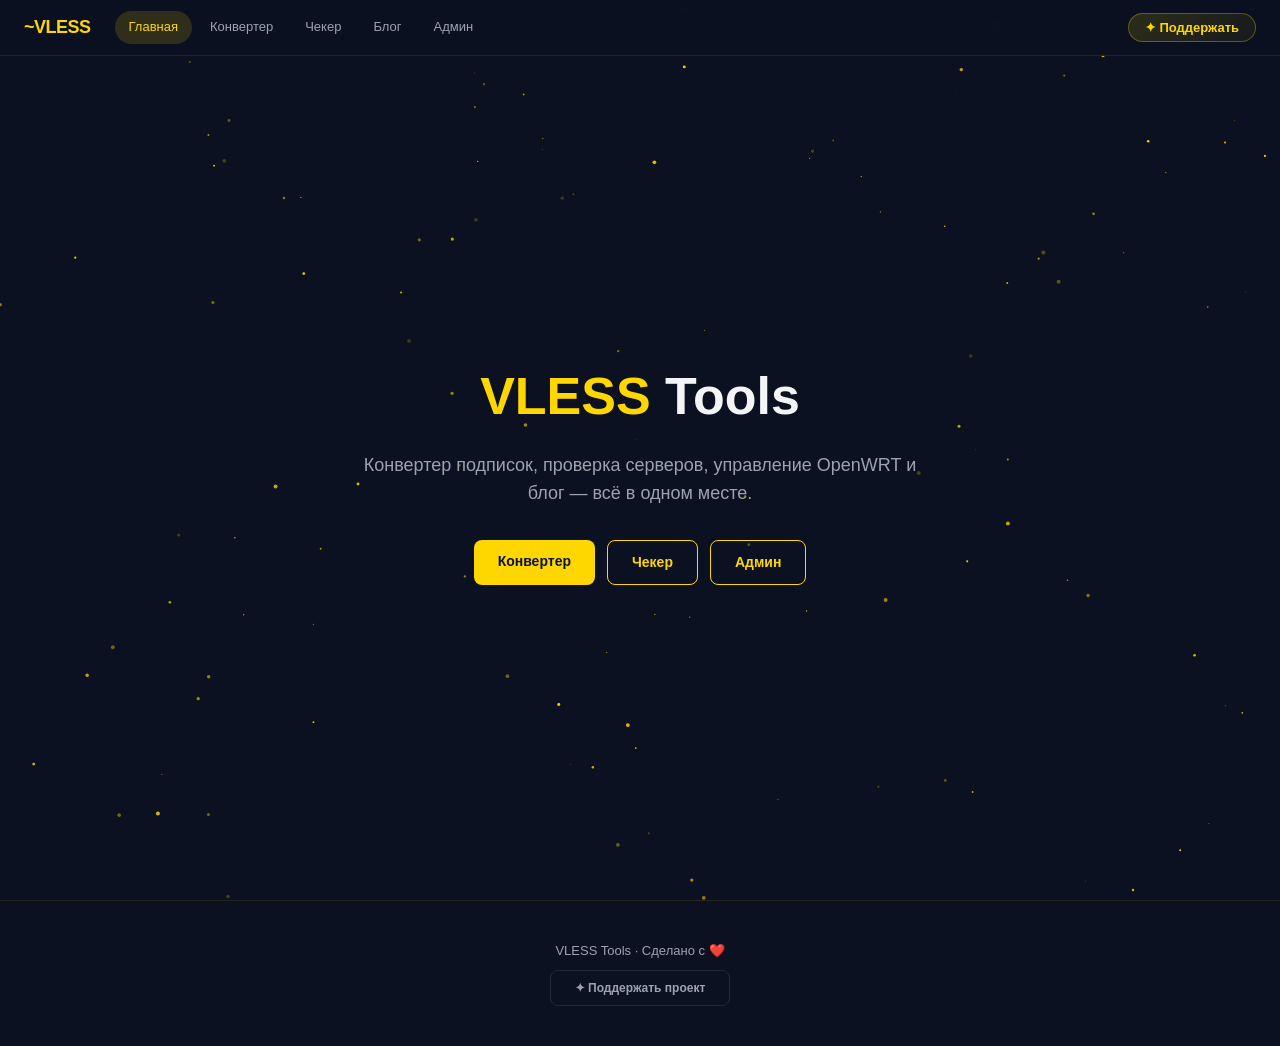
==== commit 04a2082c: "fix" ====
--- a/index.html
+++ b/index.html
@@ -1,172 +1,259 @@
 <!DOCTYPE html>
 <html lang="ru">
 <head>
-    <meta charset="UTF-8">
-    <meta name="viewport" content="width=device-width, initial-scale=1.0">
-    <title>VLESS Tools — Набор инструментов для работы с VLESS</title>
-    <meta name="description" content="Бесплатные онлайн-инструменты для работы с VLESS: конвертер конфигов, чекер серверов, генератор WireGuard.">
-    <link rel="stylesheet" href="style.css">
+<meta charset="UTF-8">
+<meta name="viewport" content="width=device-width, initial-scale=1.0">
+<title>VLESS Tools</title>
+<link rel="stylesheet" href="style.css">
 </head>
 <body>
-
-<div id="header-placeholder"></div>
-
-<div class="wrapper">
+<canvas id="bg-canvas"></canvas>
+
+<nav>
+    <div class="nav-logo">~VLESS</div>
+    <div class="nav-links">
+        <a href="#/home" data-id="home">Главная</a>
+        <a href="#/converter" data-id="conv">Конвертер</a>
+        <a href="#/checker" data-id="check">Чекер</a>
+        <a href="#/blog" data-id="blog">Блог</a>
+        <a href="#/admin" data-id="admin">Админ</a>
+    </div>
+    <div class="nav-spacer"></div>
+    <button class="nav-support" onclick="openSupport()">✦ Поддержать</button>
+</nav>
+
+<div id="app"></div>
+
+<!-- PAGE: Home -->
+<template id="page-home">
     <div class="hero">
-        <div class="hero-logo">VLESS</div>
-        <p class="hero-subtitle">root@tools:~$ ./init --mode=production</p>
-        <h1 class="hero-title">Набор инструментов<br>для работы с <span class="gradient-text">VLESS</span></h1>
-        <p class="hero-description">
-            Бесплатные онлайн-инструменты для конвертации конфигов, проверки серверов 
-            и генерации подключений. Работает прямо в браузере — ваши данные никуда не отправляются.
-        </p>
+        <h1><span>VLESS</span> Tools</h1>
+        <p>Конвертер подписок, проверка серверов, управление OpenWRT и блог — всё в одном месте.</p>
         <div class="hero-buttons">
-            <a href="converter.html" class="btn btn-blue btn-large">[ Открыть конвертер ]</a>
-            <a href="#tools" class="btn btn-ghost btn-large">[ Все инструменты ]</a>
-        </div>
-        <div class="hero-stats">
-            <div class="stat-item">
-                <div class="stat-value">100%</div>
-                <div class="stat-label">В браузере</div>
-            </div>
-            <div class="stat-item">
-                <div class="stat-value">0</div>
-                <div class="stat-label">Серверов</div>
-            </div>
-            <div class="stat-item">
-                <div class="stat-value">∞</div>
-                <div class="stat-label">Конвертаций</div>
-            </div>
-        </div>
-    </div>
-
-    <section id="features" class="section">
-        <div class="section-header">
-            <div class="section-label">// возможности</div>
-            <h2 class="section-title">Почему наши инструменты?</h2>
-        </div>
-        <div class="features-grid">
-            <div class="feature-card">
-                <div class="feature-icon">🔒</div>
-                <h3 class="feature-title">Приватность</h3>
-                <p class="feature-text">Вся обработка происходит в вашем браузере. Конфиги никуда не отправляются.</p>
-            </div>
-            <div class="feature-card">
-                <div class="feature-icon">⚡</div>
-                <h3 class="feature-title">Мгновенно</h3>
-                <p class="feature-text">Конвертация выполняется за миллисекунды. Никаких ожиданий и лимитов.</p>
-            </div>
-            <div class="feature-card">
-                <div class="feature-icon">📱</div>
-                <h3 class="feature-title">Адаптивно</h3>
-                <p class="feature-text">Отлично работает на любом устройстве: десктоп, планшет, смартфон.</p>
-            </div>
-            <div class="feature-card">
-                <div class="feature-icon">🆓</div>
-                <h3 class="feature-title">Бесплатно</h3>
-                <p class="feature-text">Все инструменты полностью бесплатны. Без регистрации и подписок.</p>
-            </div>
-            <div class="feature-card">
-                <div class="feature-icon">🛠</div>
-                <h3 class="feature-title">Много форматов</h3>
-                <p class="feature-text">Поддержка Koala Clash, Happ JSON, Xray, V2Ray и других форматов.</p>
-            </div>
-            <div class="feature-card">
-                <div class="feature-icon">💾</div>
-                <h3 class="feature-title">Массовая обработка</h3>
-                <p class="feature-text">Конвертируйте сразу все серверы. Копируйте или скачивайте файлом.</p>
-            </div>
-        </div>
-    </section>
-
-    <section id="tools" class="section">
-        <div class="section-header">
-            <div class="section-label">// инструменты</div>
-            <h2 class="section-title">Доступные инструменты</h2>
-        </div>
-        <div class="tools-grid">
-            <a href="converter.html" class="tool-card featured">
-                <div class="tool-badge">Активно</div>
-                <div class="tool-icon-large">⚡</div>
-                <h3 class="tool-title">VLESS Converter</h3>
-                <p class="tool-description">Конвертация конфигов Koala Clash и Happ JSON в VLESS-ссылки.</p>
-                <div class="tool-tags">
-                    <span class="tag">Koala Clash</span>
-                    <span class="tag">Happ JSON</span>
-                    <span class="tag">VLESS</span>
-                </div>
-                <div class="tool-arrow">→</div>
-            </a>
-            <a href="checker.html" class="tool-card featured">
-                <div class="tool-badge">Активно</div>
-                <div class="tool-icon-large">🔍</div>
-                <h3 class="tool-title">VLESS Checker</h3>
-                <p class="tool-description">Проверка доступности VLESS серверов и измерение времени отклика.</p>
-                <div class="tool-tags">
-                    <span class="tag">Проверка</span>
-                    <span class="tag">Пинг</span>
-                    <span class="tag">Массовая</span>
-                </div>
-                <div class="tool-arrow">→</div>
-            </a>
-            <a href="#" class="tool-card">
-                <div class="tool-badge soon">Скоро</div>
-                <div class="tool-icon-large">🛡</div>
-                <h3 class="tool-title">WireGuard Generator</h3>
-                <p class="tool-description">Генерация конфигов WireGuard с ключами и настройками peer.</p>
-                <div class="tool-tags">
-                    <span class="tag">WireGuard</span>
-                    <span class="tag">Keys</span>
-                </div>
-                <div class="tool-arrow">→</div>
-            </a>
-            <a href="#" class="tool-card">
-                <div class="tool-badge soon">Скоро</div>
-                <div class="tool-icon-large">🔧</div>
-                <h3 class="tool-title">Config Editor</h3>
-                <p class="tool-description">Редактор конфигов с подсветкой синтаксиса и валидацией.</p>
-                <div class="tool-tags">
-                    <span class="tag">Editor</span>
-                    <span class="tag">JSON</span>
-                    <span class="tag">YAML</span>
-                </div>
-                <div class="tool-arrow">→</div>
-            </a>
-        </div>
-    </section>
-
-    <section class="section">
-        <div class="section-header">
-            <div class="section-label">// как это работает</div>
-            <h2 class="section-title">Три простых шага</h2>
-        </div>
-        <div class="steps">
-            <div class="step">
-                <div class="step-number">01</div>
-                <h3 class="step-title">Вставьте конфиг</h3>
-                <p class="step-text">Скопируйте YAML-конфиг Koala Clash или JSON-конфиг Happ.</p>
-            </div>
-            <div class="step-arrow">→</div>
-            <div class="step">
-                <div class="step-number">02</div>
-                <h3 class="step-title">Конвертируйте</h3>
-                <p class="step-text">Нажмите кнопку и получите список VLESS-ссылок.</p>
-            </div>
-            <div class="step-arrow">→</div>
-            <div class="step">
-                <div class="step-number">03</div>
-                <h3 class="step-title">Используйте</h3>
-                <p class="step-text">Копируйте нужные ссылки или скачивайте все сразу.</p>
-            </div>
-        </div>
-        <div class="cta-center">
-            <a href="converter.html" class="btn btn-blue btn-large">[ ⚡ Попробовать сейчас ]</a>
-        </div>
-    </section>
-
-    <div id="footer-placeholder"></div>
-</div>
+            <a href="#/converter" class="btn btn-primary">Конвертер</a>
+            <a href="#/checker" class="btn btn-outline">Чекер</a>
+            <a href="#/admin" class="btn btn-outline">Админ</a>
+        </div>
+    </div>
+</template>
+
+<!-- PAGE: Converter -->
+<template id="page-converter">
+    <div class="terminal-card">
+        <div class="terminal-topbar">
+            <div class="dot red"></div><div class="dot yellow"></div><div class="dot green"></div>
+            <span class="terminal-title">Подписки → VLESS</span>
+        </div>
+        <div class="card-body">
+            <div class="sub-method">
+                <div class="sub-method-header"><span class="sub-method-badge">1</span><span class="sub-method-title">URL подписки</span></div>
+                <div class="subscription-input-group">
+                    <input type="text" id="conv-url" class="subscription-url-input" placeholder="https://example.com/sub/uuid" onchange="saveConvUrl()">
+                    <button class="btn btn-blue" onclick="convertSubscription()">[ Конвертировать ]</button>
+                </div>
+
+            </div>
+            <div class="subscription-divider"><span>результат</span></div>
+            <div id="conv-result-section" class="result-section" style="display:none;">
+                <div id="conv-result"></div>
+            </div>
+            <div class="status-bar" id="conv-status">
+                <div class="dot-status"></div>
+                <span id="conv-status-text">Введите URL подписки и нажмите Конвертировать</span>
+            </div>
+        </div>
+    </div>
+</template>
+
+<!-- PAGE: Checker -->
+<template id="page-checker">
+    <div class="terminal-card">
+        <div class="terminal-topbar">
+            <div class="dot red"></div><div class="dot yellow"></div><div class="dot green"></div>
+            <span class="terminal-title">VLESS Server Checker</span>
+        </div>
+        <div class="card-body">
+            <div class="sub-method">
+                <div class="sub-method-header"><span class="sub-method-badge">1</span><span class="sub-method-title">Вставьте VLESS ссылки</span></div>
+                <textarea id="checker-input" style="min-height:80px;resize:vertical;margin-bottom:8px;" placeholder="vless://..."></textarea>
+                <div class="btn-row">
+                    <button class="btn btn-blue" onclick="addCheckerServer()">[ Добавить ]</button>
+                    <button class="btn btn-ghost" onclick="clearChecker()">[ Очистить ]</button>
+                    <button class="btn btn-primary" onclick="runChecker()" style="margin-left:auto;">[ Проверить ]</button>
+                </div>
+            </div>
+            <div class="subscription-divider"><span>серверы</span></div>
+            <div id="checker-list" class="server-list">
+                <div style="color:var(--white-muted);text-align:center;padding:20px;font-size:13px;">Нет серверов для проверки</div>
+            </div>
+            <div class="status-bar" id="checker-status">
+                <div class="dot-status"></div>
+                <span id="checker-status-text">готово</span>
+            </div>
+        </div>
+    </div>
+</template>
+
+<!-- PAGE: Blog -->
+<template id="page-blog">
+    <div class="terminal-card">
+        <div class="terminal-topbar">
+            <div class="dot red"></div><div class="dot yellow"></div><div class="dot green"></div>
+            <span class="terminal-title">// blog</span>
+        </div>
+        <div class="card-body">
+            <div id="blog-list" class="blog-list"></div>
+            <div id="blog-post-container"></div>
+        </div>
+    </div>
+</template>
+
+<!-- PAGE: Admin -->
+<template id="page-admin">
+    <div class="terminal-card">
+        <div class="terminal-topbar">
+            <div class="dot red"></div><div class="dot yellow"></div><div class="dot green"></div>
+            <span class="terminal-title">IP Tools / Blog</span>
+        </div>
+        <div class="card-body">
+            <div class="tabs">
+                <button class="tab-btn active" data-tab="ttyd">🖥️ OpenWRT (ttyd)</button>
+                <button class="tab-btn" data-tab="ip-tools">🌐 IP & Скорость</button>
+                <button class="tab-btn" data-tab="blog-editor">✏️ Блог</button>
+            </div>
+
+            <div id="ttyd" class="tab-content active">
+                <div class="sub-method">
+                    <div class="sub-method-header"><span class="sub-method-badge">🖥️</span><span class="sub-method-title">Терминал OpenWRT (ttyd)</span></div>
+                    <div class="ssh-form-row">
+                        <div class="ssh-form-field">
+                            <label>URL ttyd</label>
+                            <input type="text" id="ttyd-url" class="subscription-url-input" value="http://192.168.2.1:7681" onchange="saveTtydUrl()">
+                        </div>
+                        <div class="ssh-form-field" style="max-width:200px;">
+                            <label>&nbsp;</label>
+                            <button class="btn btn-blue" onclick="openTtyd()" style="width:100%;">[ Открыть ]</button>
+                        </div>
+                    </div>
+                    <div style="margin-top:8px;font-size:12px;color:var(--white-muted);">
+                        Установка: <code style="background:rgba(255,255,255,0.1);padding:2px 6px;border-radius:3px;">opkg update && opkg install ttyd && ttyd -p 7681 login</code>
+                    </div>
+                </div>
+                <div class="subscription-divider"><span>терминал</span></div>
+                <div id="ttyd-container" style="border:1px solid rgba(255,215,0,0.15);border-radius:8px;overflow:hidden;background:#0b1120;min-height:400px;display:none;">
+                    <iframe id="ttyd-iframe" style="width:100%;height:500px;border:0;background:#0b1120;"></iframe>
+                </div>
+                <div class="status-bar" id="ttyd-status">
+                    <div class="dot-status"></div>
+                    <span id="ttyd-status-text">Введите URL и нажмите Открыть</span>
+                </div>
+            </div>
+
+            <div id="ip-tools" class="tab-content">
+                <div class="sub-method">
+                    <div class="sub-method-header"><span class="sub-method-badge">1</span><span class="sub-method-title">Мой IP и геолокация</span></div>
+                    <div class="ip-info-grid" id="ip-info-grid">
+                        <div class="ip-info-item"><div class="ip-info-label">IP адрес</div><div class="ip-info-value" id="my-ip">—</div></div>
+                        <div class="ip-info-item"><div class="ip-info-label">Страна</div><div class="ip-info-value" id="my-country">—</div></div>
+                        <div class="ip-info-item"><div class="ip-info-label">Город</div><div class="ip-info-value" id="my-city">—</div></div>
+                        <div class="ip-info-item"><div class="ip-info-label">Провайдер</div><div class="ip-info-value" id="my-isp">—</div></div>
+                        <div class="ip-info-item"><div class="ip-info-label">Координаты</div><div class="ip-info-value" id="my-coords">—</div></div>
+                        <div class="ip-info-item"><div class="ip-info-label">Часовой пояс</div><div class="ip-info-value" id="my-timezone">—</div></div>
+                    </div>
+                    <div class="btn-row"><button class="btn btn-blue" onclick="detectMyIp()">[ Обновить ]</button><button class="btn btn-ghost" onclick="copyIpInfo()">[ Копировать ]</button></div>
+                </div>
+                <div class="subscription-divider"><span>или</span></div>
+                <div class="sub-method">
+                    <div class="sub-method-header"><span class="sub-method-badge">2</span><span class="sub-method-title">Проверить любой IP</span></div>
+                    <div class="subscription-input-group">
+                        <input type="text" id="check-ip-input" class="subscription-url-input" placeholder="8.8.8.8 или example.com">
+                        <button class="btn btn-blue" onclick="checkAnyIp()">[ Проверить ]</button>
+                    </div>
+                    <div id="check-ip-result" class="ip-result-block" style="display:none;"></div>
+                </div>
+                <div class="subscription-divider"><span>или</span></div>
+                <div class="sub-method">
+                    <div class="sub-method-header"><span class="sub-method-badge">3</span><span class="sub-method-title">Тест скорости</span></div>
+                    <div class="speed-test-panel">
+                        <div class="speedometer-container">
+                            <svg class="speedometer-svg" viewBox="0 0 400 240">
+                                <path d="M 40 200 A 160 160 0 0 1 360 200" fill="none" stroke="rgba(255,255,255,0.08)" stroke-width="20" stroke-linecap="round"/>
+                                <path id="speed-arc" d="M 40 200 A 160 160 0 0 1 360 200" fill="none" stroke="url(#speedGradient)" stroke-width="20" stroke-linecap="round" stroke-dasharray="502" stroke-dashoffset="502"/>
+                                <defs><linearGradient id="speedGradient" x1="0%" y1="0%" x2="100%" y2="0%"><stop offset="0%" stop-color="#38bdf8"/><stop offset="50%" stop-color="#22c55e"/><stop offset="100%" stop-color="#f59e0b"/></linearGradient></defs>
+                                <g class="speed-ticks">
+                                    <text x="30" y="220" fill="#6b7280" font-size="10" font-family="monospace">0</text>
+                                    <text x="80" y="100" fill="#6b7280" font-size="10" font-family="monospace">100</text>
+                                    <text x="200" y="50" fill="#6b7280" font-size="10" font-family="monospace" text-anchor="middle">500</text>
+                                    <text x="320" y="100" fill="#6b7280" font-size="10" font-family="monospace">1000</text>
+                                    <text x="365" y="220" fill="#6b7280" font-size="10" font-family="monospace">2000</text>
+                                </g>
+                                <text id="speed-value-text" x="200" y="170" fill="#e5e7eb" font-size="48" font-weight="800" font-family="monospace" text-anchor="middle">0</text>
+                                <text x="200" y="195" fill="#6b7280" font-size="12" font-family="monospace" text-anchor="middle" letter-spacing="2">Мбит/с</text>
+                                <line id="speed-needle" x1="200" y1="200" x2="200" y2="60" stroke="#ef4444" stroke-width="2" stroke-linecap="round" transform="rotate(-90 200 200)" style="transition: transform 0.3s ease-out;"/>
+                                <circle cx="200" cy="200" r="8" fill="#ef4444"/>
+                                <circle cx="200" cy="200" r="4" fill="#0b1120"/>
+                            </svg>
+                        </div>
+                        <div class="speed-label" id="speed-label">Готов к тесту</div>
+                        <div class="speed-stats">
+                            <div class="speed-stat"><div class="speed-stat-label">↓ Download</div><div class="speed-stat-value" id="speed-download">—</div></div>
+                            <div class="speed-stat"><div class="speed-stat-label">↑ Upload</div><div class="speed-stat-value" id="speed-upload">—</div></div>
+                            <div class="speed-stat"><div class="speed-stat-label">📡 Ping</div><div class="speed-stat-value" id="speed-ping">—</div></div>
+                            <div class="speed-stat"><div class="speed-stat-label">📊 Jitter</div><div class="speed-stat-value" id="speed-jitter">—</div></div>
+                        </div>
+                        <button class="btn btn-blue btn-large" onclick="runSpeedTest()" id="speed-test-btn">[ Измерить ]</button>
+                    </div>
+                </div>
+            </div>
+
+            <div id="blog-editor" class="tab-content">
+                <div id="blog-auth-section">
+                    <div class="sub-method">
+                        <div class="sub-method-header"><span class="sub-method-badge">🔐</span><span class="sub-method-title">Авторизация через GitHub</span></div>
+                        <button class="btn btn-blue" onclick="loginWithGithub()">[ Войти через GitHub ]</button>
+                    </div>
+                </div>
+                <div id="blog-editor-section" style="display:none;">
+                    <div class="sub-method">
+                        <div class="sub-method-header"><span class="sub-method-badge">✏️</span><span class="sub-method-title">Редактор постов</span></div>
+                        <button class="btn btn-ghost" onclick="logoutBlog()" style="font-size:12px;margin-bottom:12px;">[ Выйти ]</button>
+                        <div class="blog-editor-form">
+                            <input type="text" id="blog-post-title" placeholder="Заголовок">
+                            <div class="blog-editor-form-row">
+                                <input type="text" id="blog-post-slug" placeholder="slug (оставьте пустым для автогенерации)">
+                                <button class="btn btn-ghost" onclick="generateSlug()" style="font-size:12px;white-space:nowrap;">[ Сгенерировать slug ]</button>
+                            </div>
+                            <textarea id="blog-post-content" placeholder="Содержимое (Markdown/HTML)"></textarea>
+                            <input type="text" id="blog-post-tags" placeholder="Теги (через запятую)">
+                            <div class="btn-row">
+                                <button class="btn btn-blue" onclick="saveBlogPost()" id="blog-save-btn">[ Опубликовать ]</button>
+                                <button class="btn btn-ghost" onclick="clearBlogEditor()">[ Очистить ]</button>
+                            </div>
+                            <div id="blog-editor-id" style="display:none;"></div>
+                        </div>
+                        <div class="status-bar" id="blog-editor-status">
+                            <div class="dot-status"></div>
+                            <span>готово</span>
+                        </div>
+                    </div>
+                    <div class="subscription-divider"><span>посты</span></div>
+                    <div id="blog-editor-list" class="blog-editor-list"></div>
+                </div>
+            </div>
+        </div>
+    </div>
+</template>
+
+<footer>
+    <p>VLESS Tools · Сделано с ❤️</p>
+    <button class="btn btn-ghost" onclick="openSupport()" style="margin-top:8px;font-size:12px;">✦ Поддержать проект</button>
+</footer>
 
 <script src="common.js"></script>
+<script src="app.js"></script>
+<script src="converter.js"></script>
+<script src="checker.js"></script>
+<script src="blog.js"></script>
+<script src="admin.js"></script>
 </body>
-</html>+</html>
--- a/style.css
+++ b/style.css
@@ -1,1141 +1,280 @@
-* { box-sizing: border-box; margin: 0; padding: 0; }
-
-body { 
-    font-family: -apple-system, BlinkMacSystemFont, "Segoe UI", Roboto, Inter, Arial, sans-serif; 
-    background: radial-gradient(circle at 20% 20%, #111827, #020617 70%); 
-    color: #e5e7eb; 
-    overflow-x: hidden; 
-    min-height: 100vh; 
-}
-
-body::before { 
-    content: ""; 
-    position: fixed; 
-    inset: 0; 
-    background-image: linear-gradient(rgba(255,255,255,0.03) 1px, transparent 1px), 
-                      linear-gradient(90deg, rgba(255,255,255,0.03) 1px, transparent 1px); 
-    background-size: 40px 40px; 
-    pointer-events: none; 
-    z-index: 0; 
-}
-
-/* ===== HEADER ===== */
-.site-header {
-    position: sticky;
-    top: 0;
-    z-index: 100;
-    background: rgba(2,6,23,0.85);
-    backdrop-filter: blur(12px);
-    -webkit-backdrop-filter: blur(12px);
-    border-bottom: 1px solid rgba(255,255,255,0.07);
-}
-
-.header-inner {
-    max-width: 1100px;
-    margin: auto;
-    padding: 0 20px;
-    height: 56px;
-    display: flex;
-    align-items: center;
-    justify-content: space-between;
-    gap: 20px;
-}
-
-.header-logo {
-    font-size: 22px;
-    font-weight: 800;
-    letter-spacing: 3px;
-    background: linear-gradient(90deg, #38bdf8, #22c55e);
-    -webkit-background-clip: text;
-    -webkit-text-fill-color: transparent;
-    background-clip: text;
-    text-decoration: none;
-    white-space: nowrap;
-    flex-shrink: 0;
-}
-
-.header-nav {
-    display: flex;
-    gap: 6px;
-    align-items: center;
-}
-
-.nav-link {
-    font-family: monospace;
-    font-size: 12px;
-    padding: 6px 14px;
-    border-radius: 8px;
-    text-decoration: none;
-    transition: 0.3s;
-    border: 1px solid rgba(255,255,255,0.08);
-    color: #9ca3af;
-    text-transform: uppercase;
-    letter-spacing: 1px;
-    white-space: nowrap;
-}
-
-.nav-link:hover, .nav-link.active {
-    color: #38bdf8;
-    border-color: rgba(56,189,248,0.4);
-    background: rgba(56,189,248,0.05);
-}
-
-.nav-dropdown { position: relative; }
-
-.nav-dropdown-toggle {
-    font-family: monospace;
-    font-size: 12px;
-    padding: 6px 14px;
-    border-radius: 8px;
-    transition: 0.3s;
-    border: 1px solid rgba(255,255,255,0.08);
-    color: #9ca3af;
-    text-transform: uppercase;
-    letter-spacing: 1px;
-    white-space: nowrap;
-    cursor: pointer;
-    display: flex;
-    align-items: center;
-    gap: 6px;
-    background: transparent;
-    user-select: none;
-}
-
-.arrow {
-    font-size: 9px;
-    transition: transform 0.3s;
-    display: inline-block;
-}
-
-.nav-dropdown:hover .nav-dropdown-toggle,
-.nav-dropdown.active .nav-dropdown-toggle {
-    color: #38bdf8;
-    border-color: rgba(56,189,248,0.4);
-    background: rgba(56,189,248,0.05);
-}
-
-.nav-dropdown:hover .arrow { transform: rotate(180deg); }
-
-.nav-dropdown-menu {
-    position: absolute;
-    top: calc(100% + 10px);
-    left: 0;
-    background: rgba(2,6,23,0.97);
-    border: 1px solid rgba(56,189,248,0.2);
-    border-radius: 12px;
-    padding: 8px;
-    min-width: 230px;
-    box-shadow: 0 20px 50px rgba(0,0,0,0.8);
-    backdrop-filter: blur(12px);
-    opacity: 0;
-    visibility: hidden;
-    transform: translateY(-6px);
-    transition: opacity 0.25s ease, transform 0.25s ease, visibility 0.25s;
-    z-index: 200;
-}
-
-.nav-dropdown:hover .nav-dropdown-menu {
-    opacity: 1;
-    visibility: visible;
-    transform: translateY(0);
-}
-
-.nav-dropdown-menu a {
-    display: flex;
-    align-items: center;
-    gap: 10px;
-    padding: 10px 14px;
-    border-radius: 8px;
-    font-family: monospace;
-    font-size: 12px;
-    color: #9ca3af;
-    text-decoration: none;
-    text-transform: uppercase;
-    letter-spacing: 1px;
-    transition: 0.2s;
-    white-space: nowrap;
-}
-
-.nav-dropdown-menu a:hover,
-.nav-dropdown-menu a.active {
-    background: rgba(56,189,248,0.08);
-    color: #38bdf8;
-}
-
-.nav-dropdown-menu .tool-icon { font-size: 14px; }
-
-.header-right {
-    display: flex;
-    align-items: center;
-    gap: 16px;
-    flex-shrink: 0;
-}
-
-.donate-btn {
-    display: flex;
-    align-items: center;
-    gap: 8px;
-    font-family: monospace;
-    font-size: 12px;
-    padding: 6px 14px;
-    border-radius: 20px;
-    border: 1px solid rgba(245,158,11,0.4);
-    background: rgba(245,158,11,0.08);
-    color: #f59e0b;
-    white-space: nowrap;
-    text-decoration: none;
-    transition: 0.3s;
-}
-
-.donate-info {
-    display: flex;
-    flex-direction: column;
-    line-height: 1.3;
-    width: 76px;
-}
-
-.donate-main, .donate-sub {
-    font-size: 11px;
-    overflow: hidden;
-    white-space: nowrap;
-}
-
-.donate-main { font-weight: 700; }
-
-.donate-btn:hover {
-    border-color: rgba(245,158,11,0.7);
-    background: rgba(245,158,11,0.15);
-    box-shadow: 0 0 16px rgba(245,158,11,0.2);
-}
-
-.donate-dot {
-    font-size: 13px;
-    flex-shrink: 0;
-    animation: donate-pulse 2.5s infinite;
-    display: inline-block;
-}
-
-@keyframes donate-pulse {
-    0%,100% { transform: scale(1); }
-    50% { transform: scale(1.25); }
-}
-
-.status-badge {
-    display: flex;
-    align-items: center;
-    gap: 8px;
-    font-family: monospace;
-    font-size: 12px;
-    padding: 6px 14px;
-    border-radius: 20px;
-    border: 1px solid;
-    white-space: nowrap;
-}
-
-.status-badge.online {
-    color: #22c55e;
-    border-color: rgba(34,197,94,0.4);
-    background: rgba(34,197,94,0.1);
-}
-
-.status-dot {
-    width: 7px;
-    height: 7px;
-    border-radius: 50%;
-    flex-shrink: 0;
-}
-
-.status-badge.online .status-dot {
-    background: #22c55e;
-    animation: pulse-green 1.5s infinite;
-}
-
-@keyframes pulse-green {
-    0%,100% { opacity: 1; box-shadow: 0 0 0 0 rgba(34,197,94,0.4); }
-    50% { opacity: 0.7; box-shadow: 0 0 0 4px rgba(34,197,94,0); }
-}
-
-.status-info {
-    display: flex;
-    flex-direction: column;
-    line-height: 1.2;
-}
-
-.status-info .s-main { font-size: 12px; font-weight: 700; }
-.status-info .s-sub { font-size: 10px; opacity: 0.75; }
-
-.burger-btn {
-    display: none;
-    flex-direction: column;
-    justify-content: center;
-    align-items: center;
-    gap: 5px;
-    width: 36px;
-    height: 36px;
-    cursor: pointer;
-    border: 1px solid rgba(255,255,255,0.08);
-    border-radius: 8px;
-    background: transparent;
-    padding: 0;
-    flex-shrink: 0;
-    transition: 0.3s;
-}
-
-.burger-btn:hover {
-    border-color: rgba(56,189,248,0.4);
-    background: rgba(56,189,248,0.05);
-}
-
-.burger-btn span {
-    display: block;
-    width: 16px;
-    height: 1.5px;
-    background: #9ca3af;
-    border-radius: 2px;
-    transition: 0.3s;
-}
-
-.burger-btn.open span:nth-child(1) { transform: translateY(6.5px) rotate(45deg); background: #38bdf8; }
-.burger-btn.open span:nth-child(2) { opacity: 0; }
-.burger-btn.open span:nth-child(3) { transform: translateY(-6.5px) rotate(-45deg); background: #38bdf8; }
-
-.mobile-menu {
-    display: none;
-    position: fixed;
-    top: 56px;
-    left: 0;
-    right: 0;
-    background: rgba(2,6,23,0.98);
-    backdrop-filter: blur(16px);
-    -webkit-backdrop-filter: blur(16px);
-    border-bottom: 1px solid rgba(255,255,255,0.07);
-    padding: 16px 20px 20px;
-    z-index: 99;
-    transform: translateY(-10px);
-    opacity: 0;
-    transition: opacity 0.25s ease, transform 0.25s ease;
-    pointer-events: none;
-}
-
-.mobile-menu.open {
-    opacity: 1;
-    transform: translateY(0);
-    pointer-events: all;
-}
-
-.mobile-menu a {
-    display: flex;
-    align-items: center;
-    gap: 10px;
-    padding: 12px 14px;
-    border-radius: 10px;
-    font-family: monospace;
-    font-size: 13px;
-    color: #9ca3af;
-    text-decoration: none;
-    text-transform: uppercase;
-    letter-spacing: 1px;
-    transition: 0.2s;
-    border: 1px solid transparent;
-}
-
-.mobile-menu a:hover, .mobile-menu a.active {
-    color: #38bdf8;
-    background: rgba(56,189,248,0.06);
-    border-color: rgba(56,189,248,0.2);
-}
-
-.mobile-menu-divider {
-    border: none;
-    border-top: 1px solid rgba(255,255,255,0.06);
-    margin: 8px 0;
-}
-
-.mobile-menu-label {
-    font-family: monospace;
-    font-size: 10px;
-    color: #4b5563;
-    text-transform: uppercase;
-    letter-spacing: 2px;
-    padding: 4px 14px;
-    margin-top: 4px;
-}
-
-.mobile-tools a {
-    padding: 10px 14px 10px 28px;
-    font-size: 12px;
-}
-
-.mobile-donate {
-    color: #f59e0b !important;
-    border-color: rgba(245,158,11,0.3) !important;
-}
-
-/* ===== MAIN CONTENT ===== */
-.wrapper { 
-    max-width: 1100px; 
-    margin: auto; 
-    padding: 60px 20px; 
-    position: relative; 
-    z-index: 1; 
-}
-
-.page-breadcrumb {
-    font-family: monospace;
-    font-size: 12px;
-    color: #6b7280;
-    margin-bottom: 30px;
-    text-transform: uppercase;
-    letter-spacing: 1px;
-}
-
-.page-breadcrumb a {
-    color: #9ca3af;
-    text-decoration: none;
-    transition: 0.2s;
-}
-
-.page-breadcrumb a:hover { color: #38bdf8; }
-
-.breadcrumb-sep { margin: 0 8px; color: #4b5563; }
-.breadcrumb-current { color: #22c55e; }
-
-/* ===== HERO ===== */
+* { margin: 0; padding: 0; box-sizing: border-box; }
+:root {
+    --bg-primary: #0b1120;
+    --bg-secondary: #111827;
+    --bg-card: #0f172a;
+    --gold: #FFD700;
+    --gold-dim: rgba(255, 215, 0, 0.15);
+    --gold-glow: rgba(255, 215, 0, 0.3);
+    --white: #f3f4f6;
+    --white-muted: #9ca3af;
+    --border: rgba(255, 215, 0, 0.1);
+    --green: #22c55e;
+    --red: #ef4444;
+    --blue: #38bdf8;
+}
+html, body { height: 100%; }
+body {
+    font-family: 'Segoe UI', -apple-system, sans-serif;
+    background: var(--bg-primary);
+    color: var(--white);
+    overflow-x: hidden;
+    line-height: 1.6;
+}
+a { color: var(--gold); text-decoration: none; }
+a:hover { text-decoration: underline; }
+
+/* Background */
+#bg-canvas { position: fixed; top: 0; left: 0; width: 100%; height: 100%; z-index: 0; pointer-events: none; }
+
+/* Nav */
+nav {
+    position: fixed; top: 0; left: 0; right: 0; z-index: 100;
+    background: rgba(11, 17, 32, 0.9); backdrop-filter: blur(10px);
+    border-bottom: 1px solid var(--border);
+    padding: 0 24px; height: 56px;
+    display: flex; align-items: center; gap: 8px;
+}
+.nav-logo { font-weight: 700; font-size: 18px; color: var(--gold); margin-right: 16px; letter-spacing: -0.5px; }
+.nav-links { display: flex; gap: 4px; flex-wrap: wrap; }
+.nav-links a {
+    padding: 6px 14px; border-radius: 20px; font-size: 13px; font-weight: 500;
+    color: var(--white-muted); transition: all 0.2s; white-space: nowrap;
+}
+.nav-links a:hover, .nav-links a.active { color: var(--gold); background: var(--gold-dim); text-decoration: none; }
+.nav-spacer { flex: 1; }
+.nav-support {
+    padding: 6px 16px; border-radius: 20px; font-size: 13px; font-weight: 600;
+    background: linear-gradient(135deg, rgba(255, 215, 0, 0.15), rgba(255, 215, 0, 0.05));
+    border: 1px solid rgba(255, 215, 0, 0.3); color: var(--gold);
+    cursor: pointer; transition: all 0.3s; white-space: nowrap;
+    animation: supportPulse 2s ease-in-out infinite;
+}
+.nav-support:hover { background: linear-gradient(135deg, rgba(255, 215, 0, 0.25), rgba(255, 215, 0, 0.1)); box-shadow: 0 0 20px var(--gold-glow); }
+@keyframes supportPulse {
+    0%, 100% { box-shadow: 0 0 0 rgba(255, 215, 0, 0.2); }
+    50% { box-shadow: 0 0 16px var(--gold-glow); }
+}
+
+/* Hero */
 .hero {
-    text-align: center;
-    padding: 40px 0 80px;
-}
-
-.hero-logo {
-    font-size: 72px;
-    font-weight: 800;
-    letter-spacing: 8px;
-    margin-bottom: 8px;
-    background: linear-gradient(90deg, #38bdf8, #22c55e);
-    -webkit-background-clip: text;
-    -webkit-text-fill-color: transparent;
-    background-clip: text;
-    animation: glow 4s ease-in-out infinite alternate;
-}
-
-@keyframes glow {
-    from { filter: drop-shadow(0 0 8px rgba(56,189,248,0.4)); }
-    to { filter: drop-shadow(0 0 20px rgba(34,197,94,0.6)); }
-}
-
-.hero-subtitle {
-    font-size: 14px;
-    opacity: 0.7;
-    margin-bottom: 40px;
-    font-family: monospace;
-    color: #22c55e;
-}
-
-.hero-title {
-    font-size: 48px;
-    font-weight: 800;
-    line-height: 1.2;
-    margin-bottom: 20px;
-    color: #f1f5f9;
-    letter-spacing: -0.5px;
-}
-
-.gradient-text {
-    background: linear-gradient(90deg, #38bdf8, #22c55e);
-    -webkit-background-clip: text;
-    -webkit-text-fill-color: transparent;
-    background-clip: text;
-}
-
-.hero-description {
-    font-size: 17px;
-    line-height: 1.7;
-    color: #9ca3af;
-    max-width: 640px;
-    margin: 0 auto 40px;
-}
-
-.hero-buttons {
-    display: flex;
-    gap: 14px;
-    justify-content: center;
-    flex-wrap: wrap;
-    margin-bottom: 60px;
-}
-
-.hero-stats {
-    display: flex;
-    justify-content: center;
-    gap: 60px;
-    flex-wrap: wrap;
-}
-
-.stat-item { text-align: center; }
-
-.stat-value {
-    font-family: monospace;
-    font-size: 36px;
-    font-weight: 800;
-    background: linear-gradient(90deg, #38bdf8, #22c55e);
-    -webkit-background-clip: text;
-    -webkit-text-fill-color: transparent;
-    background-clip: text;
-    margin-bottom: 4px;
-}
-
-.stat-label {
-    font-family: monospace;
-    font-size: 11px;
-    color: #6b7280;
-    text-transform: uppercase;
-    letter-spacing: 2px;
-}
-
-/* ===== SECTIONS ===== */
-.section { margin-top: 80px; }
-
-.section-header {
-    text-align: center;
-    margin-bottom: 50px;
-}
-
-.section-label {
-    font-family: monospace;
-    font-size: 11px;
-    color: #38bdf8;
-    text-transform: uppercase;
-    letter-spacing: 2px;
-    margin: 24px 0 12px;
-    opacity: 0.7;
-}
-
-.section-label:first-child { margin-top: 0; }
-
-.section-title {
-    font-size: 36px;
-    font-weight: 800;
-    color: #f1f5f9;
-    letter-spacing: -0.5px;
-}
-
-.features-grid {
-    display: grid;
-    grid-template-columns: repeat(auto-fit, minmax(280px, 1fr));
-    gap: 20px;
-}
-
-.feature-card {
-    background: rgba(0,0,0,0.4);
-    border: 1px solid rgba(255,255,255,0.08);
-    border-radius: 16px;
-    padding: 28px;
-    transition: 0.3s;
-}
-
-.feature-card:hover {
-    border-color: rgba(56,189,248,0.3);
-    background: rgba(56,189,248,0.04);
-    transform: translateY(-4px);
-}
-
-.feature-icon { font-size: 36px; margin-bottom: 16px; }
-.feature-title { font-size: 18px; font-weight: 700; color: #f1f5f9; margin-bottom: 10px; }
-.feature-text { font-size: 14px; line-height: 1.6; color: #9ca3af; }
-
-.tools-grid {
-    display: grid;
-    grid-template-columns: repeat(auto-fit, minmax(260px, 1fr));
-    gap: 20px;
-}
-
-.tool-card {
-    position: relative;
-    background: rgba(0,0,0,0.4);
-    border: 1px solid rgba(255,255,255,0.08);
-    border-radius: 16px;
-    padding: 28px;
-    text-decoration: none;
-    color: inherit;
-    transition: 0.3s;
-    overflow: hidden;
-    display: block;
-}
-
-.tool-card:hover {
-    border-color: rgba(56,189,248,0.4);
-    background: rgba(56,189,248,0.05);
-    transform: translateY(-4px);
-}
-
-.tool-card.featured {
-    border-color: rgba(34,197,94,0.3);
-    background: linear-gradient(135deg, rgba(34,197,94,0.08), rgba(56,189,248,0.04));
-}
-
-.tool-card.featured:hover {
-    border-color: rgba(34,197,94,0.6);
-    box-shadow: 0 20px 50px rgba(34,197,94,0.15);
-}
-
-.tool-badge {
-    position: absolute;
-    top: 16px;
-    right: 16px;
-    font-family: monospace;
-    font-size: 10px;
-    padding: 4px 10px;
-    border-radius: 20px;
-    background: rgba(34,197,94,0.15);
-    color: #22c55e;
-    border: 1px solid rgba(34,197,94,0.3);
-    text-transform: uppercase;
-    letter-spacing: 1px;
-}
-
-.tool-badge.soon {
-    background: rgba(107,114,128,0.15);
-    color: #9ca3af;
-    border-color: rgba(107,114,128,0.3);
-}
-
-.tool-icon-large { font-size: 42px; margin-bottom: 16px; }
-.tool-title { font-size: 18px; font-weight: 700; color: #f1f5f9; margin-bottom: 10px; }
-.tool-description { font-size: 13px; line-height: 1.6; color: #9ca3af; margin-bottom: 16px; }
-
-.tool-tags { display: flex; gap: 6px; flex-wrap: wrap; }
-
-.tag {
-    font-family: monospace;
-    font-size: 10px;
-    padding: 3px 8px;
-    border-radius: 6px;
-    background: rgba(56,189,248,0.1);
-    color: #38bdf8;
-    border: 1px solid rgba(56,189,248,0.2);
-    text-transform: uppercase;
-    letter-spacing: 0.5px;
-}
-
-.tool-arrow {
-    position: absolute;
-    bottom: 20px;
-    right: 24px;
-    font-size: 24px;
-    color: #38bdf8;
-    opacity: 0;
-    transform: translateX(-10px);
-    transition: 0.3s;
-}
-
-.tool-card:hover .tool-arrow { opacity: 1; transform: translateX(0); }
-
-.steps {
-    display: flex;
-    justify-content: space-between;
-    align-items: flex-start;
-    gap: 20px;
-    flex-wrap: wrap;
-}
-
-.step { flex: 1; min-width: 220px; text-align: center; padding: 20px; }
-
-.step-number {
-    font-family: monospace;
-    font-size: 48px;
-    font-weight: 800;
-    background: linear-gradient(90deg, #38bdf8, #22c55e);
-    -webkit-background-clip: text;
-    -webkit-text-fill-color: transparent;
-    background-clip: text;
-    margin-bottom: 12px;
-}
-
-.step-title { font-size: 18px; font-weight: 700; color: #f1f5f9; margin-bottom: 10px; }
-.step-text { font-size: 14px; line-height: 1.6; color: #9ca3af; }
-
-.step-arrow {
-    font-size: 32px;
-    color: #38bdf8;
-    align-self: center;
-    margin-top: 40px;
-}
-
-.cta-center { text-align: center; margin-top: 50px; }
-
-/* ===== BUTTONS ===== */
-.btn { 
-    padding: 11px 22px; 
-    border-radius: 10px; 
-    border: none; 
-    font-weight: 700; 
-    font-size: 13px; 
-    font-family: monospace; 
-    cursor: pointer; 
-    transition: 0.3s ease; 
-    text-transform: uppercase; 
-    letter-spacing: 1px; 
-    white-space: nowrap; 
-    display: inline-block;
-    text-decoration: none;
-}
-
-.btn:hover { transform: translateY(-3px); box-shadow: 0 15px 40px rgba(0,0,0,0.5); }
-.btn:active { transform: translateY(0); }
-
-.btn-blue { background: #38bdf8; color: #020617; }
-.btn-blue:hover { box-shadow: 0 15px 40px rgba(56,189,248,0.4); }
-
-.btn-ghost { 
-    background: transparent; 
-    color: #22c55e; 
-    border: 1px solid rgba(34,197,94,0.35); 
-}
-
-.btn-ghost:hover { background: rgba(34,197,94,0.1); }
-
-.btn-large { padding: 14px 32px; font-size: 14px; }
-
-.btn-row { display: flex; gap: 10px; margin-top: 12px; flex-wrap: wrap; }
-
-/* ===== CONVERTER PAGE ===== */
-.logo { 
-    text-align: center; 
-    font-size: 48px; 
-    font-weight: 800; 
-    letter-spacing: 6px; 
-    margin-bottom: 8px; 
-    background: linear-gradient(90deg, #38bdf8, #22c55e); 
-    -webkit-background-clip: text; 
-    -webkit-text-fill-color: transparent; 
-    background-clip: text;
-    animation: glow 4s ease-in-out infinite alternate; 
-}
-
-.subtitle { 
-    text-align: center; 
-    font-size: 15px; 
-    opacity: 0.7; 
-    margin-bottom: 40px; 
-    font-family: monospace; 
-    color: #22c55e; 
-}
-
-.terminal-card { 
-    background: rgba(0,0,0,0.55); 
-    border-radius: 20px; 
-    border: 1px solid rgba(255,255,255,0.08); 
-    overflow: hidden; 
-    box-shadow: 0 30px 70px rgba(0,0,0,0.7); 
-    margin-bottom: 16px; 
-    max-width: 860px;
-    margin-left: auto;
-    margin-right: auto;
-}
-
-.terminal-topbar { 
-    background: rgba(255,255,255,0.04); 
-    border-bottom: 1px solid rgba(255,255,255,0.07); 
-    padding: 12px 20px; 
-    display: flex; 
-    align-items: center; 
-    gap: 8px; 
-    font-family: monospace; 
-    font-size: 13px; 
-    color: #6b7280; 
-}
-
-.dot { width: 12px; height: 12px; border-radius: 50%; }
-.dot.red { background: #ef4444; } 
-.dot.yellow { background: #f59e0b; } 
+    position: relative; z-index: 1;
+    text-align: center; padding: 100px 20px 60px;
+    min-height: 100vh; display: flex; flex-direction: column; align-items: center; justify-content: center;
+}
+.hero h1 { font-size: clamp(28px, 5vw, 52px); font-weight: 800; color: var(--white); margin-bottom: 12px; }
+.hero h1 span { color: var(--gold); }
+.hero p { color: var(--white-muted); font-size: clamp(14px, 2vw, 18px); max-width: 560px; margin-bottom: 32px; }
+.hero-buttons { display: flex; gap: 12px; flex-wrap: wrap; justify-content: center; }
+
+.btn {
+    padding: 10px 24px; border-radius: 8px; font-size: 14px; font-weight: 600;
+    cursor: pointer; transition: all 0.2s; border: none; font-family: inherit;
+}
+.btn-primary { background: var(--gold); color: #0b1120; }
+.btn-primary:hover { background: #ffed4a; transform: translateY(-1px); box-shadow: 0 4px 20px var(--gold-glow); }
+.btn-outline { background: transparent; border: 1px solid var(--gold); color: var(--gold); }
+.btn-outline:hover { background: var(--gold-dim); }
+.btn-blue { background: rgba(56, 189, 248, 0.15); border: 1px solid rgba(56, 189, 248, 0.3); color: var(--blue); }
+.btn-blue:hover { background: rgba(56, 189, 248, 0.25); }
+.btn-ghost { background: transparent; border: 1px solid rgba(255,255,255,0.1); color: var(--white-muted); }
+.btn-ghost:hover { border-color: rgba(255,255,255,0.3); color: var(--white); }
+.btn:disabled { opacity: 0.5; cursor: not-allowed; transform: none !important; }
+.btn-large { padding: 14px 32px; font-size: 16px; }
+
+/* Terminal Cards */
+.terminal-card {
+    position: relative; z-index: 1;
+    background: var(--bg-card); border: 1px solid var(--border); border-radius: 12px;
+    max-width: 800px; margin: 20px auto; overflow: hidden;
+}
+.terminal-topbar {
+    display: flex; align-items: center; gap: 8px;
+    padding: 12px 16px; background: rgba(0,0,0,0.3);
+    border-bottom: 1px solid var(--border);
+}
+.dot { width: 10px; height: 10px; border-radius: 50%; }
+.dot.red { background: #ef4444; }
+.dot.yellow { background: #f59e0b; }
 .dot.green { background: #22c55e; }
-
-.terminal-title { margin-left: 10px; color: #22c55e; }
-
-.card-body { padding: 28px; }
-
-.tabs { display: flex; gap: 10px; margin-bottom: 20px; }
-
+.terminal-title { font-size: 12px; color: var(--white-muted); margin-left: 8px; font-family: monospace; letter-spacing: 0.5px; }
+.card-body { padding: 20px; }
+
+.tabs { display: flex; gap: 4px; margin-bottom: 16px; flex-wrap: wrap; }
 .tab-btn {
-    flex: 1;
-    padding: 12px 20px;
-    border-radius: 10px;
-    border: 1px solid rgba(255,255,255,0.08);
-    background: rgba(255,255,255,0.04);
-    color: #9ca3af;
-    font-family: monospace;
-    font-size: 13px;
-    font-weight: 700;
-    cursor: pointer;
-    transition: 0.3s ease;
-    text-transform: uppercase;
-    letter-spacing: 1px;
-}
-
-.tab-btn:hover {
-    border-color: rgba(56,189,248,0.4);
-    background: rgba(56,189,248,0.06);
-    color: #38bdf8;
-}
-
-.tab-btn.active {
-    border-color: rgba(34,197,94,0.4);
-    background: rgba(34,197,94,0.08);
-    color: #22c55e;
-}
-
+    padding: 8px 16px; border-radius: 6px; font-size: 13px; font-weight: 500;
+    background: transparent; border: 1px solid transparent; color: var(--white-muted);
+    cursor: pointer; transition: all 0.2s; font-family: inherit;
+}
+.tab-btn:hover { color: var(--white); border-color: var(--border); }
+.tab-btn.active { color: var(--gold); background: var(--gold-dim); border-color: rgba(255, 215, 0, 0.3); }
 .tab-content { display: none; }
 .tab-content.active { display: block; }
 
-label { 
-    display: block; 
-    font-size: 12px; 
-    font-family: monospace; 
-    color: #9ca3af; 
-    margin-bottom: 6px; 
-    text-transform: uppercase; 
-    letter-spacing: 1px; 
-}
-
-textarea { 
-    width: 100%; 
-    padding: 11px 14px; 
-    border-radius: 10px; 
-    border: 1px solid rgba(255,255,255,0.08); 
-    background: rgba(255,255,255,0.04); 
-    color: #e5e7eb; 
-    font-family: monospace; 
-    font-size: 14px; 
-    transition: 0.3s ease; 
-    outline: none; 
-    resize: vertical; 
-    min-height: 160px; 
-    line-height: 1.6; 
-}
-
-textarea:focus { 
-    border-color: rgba(56,189,248,0.4); 
-    background: rgba(56,189,248,0.06); 
-    box-shadow: 0 0 0 3px rgba(56,189,248,0.08); 
-}
-
-textarea::placeholder { color: #4b5563; }
-
-.convert-row { margin-top: 20px; }
-
-.status-bar { 
-    display: flex; 
-    align-items: center; 
-    gap: 8px; 
-    margin-top: 14px; 
-    font-family: monospace; 
-    font-size: 12px; 
-    color: #4b5563; 
-    min-height: 20px; 
-}
-
-.dot-status { 
-    width: 6px; 
-    height: 6px; 
-    border-radius: 50%; 
-    background: #4b5563; 
-    transition: 0.3s; 
-}
-
-.status-bar.ok .dot-status { 
-    background: #22c55e; 
-    animation: pulse 1.5s infinite; 
-}
-
-.status-bar.ok { color: #22c55e; }
-.status-bar.err .dot-status { background: #ef4444; }
-.status-bar.err { color: #ef4444; }
-
-@keyframes pulse { 
-    0%,100% { opacity: 1; } 
-    50% { opacity: 0.4; } 
-}
-
-.result-section { margin-top: 24px; }
-
-.result-header {
-    display: flex;
-    justify-content: space-between;
-    align-items: center;
-    margin-bottom: 16px;
-    flex-wrap: wrap;
-    gap: 10px;
-}
-
-.result-count {
-    font-family: monospace;
-    font-size: 14px;
-    color: #38bdf8;
-}
-
-.result-actions { margin: 0; }
-
-.results-list {
-    display: flex;
-    flex-direction: column;
-    gap: 12px;
-    max-height: 600px;
-    overflow-y: auto;
-    padding-right: 5px;
-}
-
-.result-item {
-    background: rgba(0,0,0,0.3);
-    border: 1px solid rgba(34,197,94,0.15);
-    border-radius: 12px;
-    padding: 16px;
-    transition: 0.3s;
-}
-
-.result-item:hover {
-    border-color: rgba(34,197,94,0.4);
-    background: rgba(34,197,94,0.05);
-}
-
-.result-item-header {
-    display: flex;
-    justify-content: space-between;
-    align-items: center;
-    margin-bottom: 10px;
-    flex-wrap: wrap;
-    gap: 8px;
-}
-
-.result-item-name {
-    font-family: monospace;
-    font-size: 13px;
-    color: #22c55e;
-    font-weight: 600;
-}
-
-.result-item-link {
-    width: 100%;
-    padding: 10px 12px;
-    background: rgba(0,0,0,0.4);
-    border: 1px solid rgba(56,189,248,0.15);
-    border-radius: 8px;
-    font-family: monospace;
-    font-size: 12px;
-    color: #38bdf8;
-    word-break: break-all;
-    resize: none;
-    min-height: 60px;
-    outline: none;
-}
-
-.copy-item-btn {
-    padding: 8px 16px;
-    background: transparent;
-    color: #38bdf8;
-    border: 1px solid rgba(56,189,248,0.35);
-    border-radius: 8px;
-    font-size: 12px;
-    font-family: monospace;
-    font-weight: 700;
-    cursor: pointer;
-    transition: 0.3s;
-    text-transform: uppercase;
-    letter-spacing: 1px;
-}
-
-.copy-item-btn:hover {
-    background: rgba(56,189,248,0.1);
-    border-color: rgba(56,189,248,0.6);
-}
-
-.copy-item-btn.copied {
-    color: #22c55e;
-    border-color: rgba(34,197,94,0.6);
-}
-
-/* ===== CHECKER PAGE ===== */
-.checker-options {
-    display: flex;
-    gap: 20px;
-    margin-top: 20px;
-    flex-wrap: wrap;
-}
-
-.option-group { flex: 1; min-width: 200px; }
-
-.option-group input {
-    width: 100%;
-    padding: 11px 14px;
-    border-radius: 10px;
-    border: 1px solid rgba(255,255,255,0.08);
-    background: rgba(255,255,255,0.04);
-    color: #e5e7eb;
-    font-family: monospace;
-    font-size: 14px;
-    outline: none;
-    transition: 0.3s;
-}
-
-.option-group input:focus {
-    border-color: rgba(56,189,248,0.4);
-    background: rgba(56,189,248,0.06);
-}
-
-.checker-stats {
-    display: flex;
-    gap: 16px;
-    margin-bottom: 24px;
-    flex-wrap: wrap;
-}
-
-.stat-box {
-    flex: 1;
-    min-width: 150px;
-    background: rgba(0,0,0,0.3);
-    border: 1px solid rgba(255,255,255,0.08);
-    border-radius: 12px;
-    padding: 20px;
-    text-align: center;
-}
-
-.stat-box.online { border-color: rgba(34,197,94,0.3); background: rgba(34,197,94,0.05); }
-.stat-box.offline { border-color: rgba(239,68,68,0.3); background: rgba(239,68,68,0.05); }
-.stat-box.avg-ping { border-color: rgba(56,189,248,0.3); background: rgba(56,189,248,0.05); }
-
-.stat-box .stat-value {
-    font-family: monospace;
-    font-size: 32px;
-    font-weight: 800;
-    margin-bottom: 4px;
-}
-
-.stat-box.online .stat-value { color: #22c55e; }
-.stat-box.offline .stat-value { color: #ef4444; }
-.stat-box.avg-ping .stat-value { color: #38bdf8; }
-
-.stat-box .stat-label {
-    font-family: monospace;
-    font-size: 11px;
-    color: #6b7280;
-    text-transform: uppercase;
-    letter-spacing: 2px;
-}
-
-.results-table { overflow-x: auto; }
-
-.checker-table {
-    width: 100%;
-    border-collapse: collapse;
-    font-family: monospace;
-    font-size: 13px;
-}
-
-.checker-table thead {
-    background: rgba(255,255,255,0.04);
-    border-bottom: 1px solid rgba(255,255,255,0.08);
-}
-
-.checker-table th {
-    padding: 12px 16px;
-    text-align: left;
-    font-weight: 700;
-    color: #38bdf8;
-    text-transform: uppercase;
-    letter-spacing: 1px;
-    font-size: 11px;
-}
-
-.checker-table tbody tr {
-    border-bottom: 1px solid rgba(255,255,255,0.05);
-    transition: 0.2s;
-}
-
-.checker-table tbody tr:hover { background: rgba(56,189,248,0.05); }
-
-.checker-table td { padding: 14px 16px; color: #e5e7eb; }
-
-.status-cell { font-size: 18px; text-align: center; width: 60px; }
-.status-online .status-cell { color: #22c55e; }
-.status-offline .status-cell { color: #ef4444; }
-
-.name-cell { min-width: 200px; }
-.server-name { font-weight: 600; color: #f1f5f9; margin-bottom: 2px; }
-.server-host { font-size: 11px; color: #6b7280; }
-
-.ping-cell { font-weight: 700; font-family: monospace; }
-.status-online .ping-cell { color: #22c55e; }
-.status-offline .ping-cell { color: #ef4444; }
-
-.type-cell, .security-cell { color: #9ca3af; font-size: 12px; }
-
-/* ===== FOOTER ===== */
+/* Form elements */
+input, textarea, select {
+    background: rgba(0,0,0,0.3); border: 1px solid var(--border); border-radius: 6px;
+    padding: 10px 14px; color: var(--white); font-size: 14px; font-family: monospace;
+    width: 100%; outline: none; transition: border-color 0.2s;
+}
+input:focus, textarea:focus { border-color: var(--gold); }
+.subscription-input-group { display: flex; gap: 8px; }
+.subscription-input-group input { flex: 1; }
+.subscription-url-input { margin-bottom: 8px; }
+.subscription-divider { text-align: center; margin: 16px 0; position: relative; }
+.subscription-divider::before { content: ''; position: absolute; left: 0; right: 0; top: 50%; height: 1px; background: var(--border); }
+.subscription-divider span { background: var(--bg-card); padding: 0 12px; color: var(--white-muted); font-size: 12px; position: relative; }
+
+.sub-method { margin-bottom: 16px; }
+.sub-method-header { display: flex; align-items: center; gap: 10px; margin-bottom: 10px; }
+.sub-method-badge {
+    width: 28px; height: 28px; border-radius: 6px;
+    background: var(--gold-dim); color: var(--gold);
+    display: flex; align-items: center; justify-content: center;
+    font-size: 13px; font-weight: 700; flex-shrink: 0;
+}
+.sub-method-title { font-weight: 600; font-size: 14px; }
+
+/* status bar */
+.status-bar { display: flex; align-items: center; gap: 8px; padding: 10px 0; margin-top: 8px; font-size: 13px; color: var(--white-muted); }
+.status-bar.ok { color: var(--green); }
+.status-bar.err { color: var(--red); }
+.dot-status { width: 8px; height: 8px; border-radius: 50%; background: var(--white-muted); }
+.status-bar.ok .dot-status { background: var(--green); }
+.status-bar.err .dot-status { background: var(--red); }
+
+.btn-row { display: flex; gap: 8px; margin-top: 10px; flex-wrap: wrap; }
+
+/* Converter result */
+.vless-list { display: flex; flex-direction: column; gap: 8px; margin-top: 12px; }
+.vless-item {
+    background: rgba(0,0,0,0.2); border: 1px solid var(--border); border-radius: 8px;
+    padding: 12px 16px; font-family: monospace; font-size: 12px;
+    word-break: break-all; cursor: pointer; transition: all 0.2s;
+}
+.vless-item:hover { border-color: var(--gold); background: rgba(255, 215, 0, 0.05); }
+.vless-item .vless-remark { color: var(--gold); font-weight: 600; margin-bottom: 4px; }
+
+/* Checker */
+.server-list { display: flex; flex-direction: column; gap: 8px; }
+.server-item {
+    background: rgba(0,0,0,0.2); border: 1px solid var(--border); border-radius: 8px;
+    padding: 12px 16px; display: flex; justify-content: space-between; align-items: center;
+    transition: all 0.2s;
+}
+.server-item:hover { border-color: rgba(255, 215, 0, 0.3); }
+.server-info { font-family: monospace; font-size: 12px; }
+.server-status { font-size: 20px; }
+
+/* Blog */
+.blog-list { display: flex; flex-direction: column; gap: 12px; }
+.blog-card {
+    background: rgba(0,0,0,0.2); border: 1px solid var(--border); border-radius: 8px;
+    padding: 16px; transition: all 0.2s; cursor: pointer;
+}
+.blog-card:hover { border-color: var(--gold); }
+.blog-card-title { font-size: 16px; font-weight: 600; color: var(--white); margin-bottom: 6px; }
+.blog-card-excerpt { font-size: 13px; color: var(--white-muted); line-height: 1.5; }
+.blog-card-meta { font-size: 11px; color: var(--white-muted); margin-top: 8px; opacity: 0.7; }
+
+/* Admin */
+.ssh-form-row { display: flex; gap: 12px; flex-wrap: wrap; }
+.ssh-form-field { flex: 1; min-width: 150px; }
+.ssh-form-field label { display: block; font-size: 12px; color: var(--white-muted); margin-bottom: 4px; font-weight: 500; }
+.ip-info-grid { display: grid; grid-template-columns: repeat(auto-fill, minmax(180px, 1fr)); gap: 8px; margin: 10px 0; }
+.ip-info-item { background: rgba(0,0,0,0.2); border: 1px solid var(--border); border-radius: 6px; padding: 10px; }
+.ip-info-label { font-size: 11px; color: var(--white-muted); margin-bottom: 2px; text-transform: uppercase; letter-spacing: 0.5px; }
+.ip-info-value { font-size: 14px; font-weight: 600; color: var(--white); font-family: monospace; }
+.ip-result-block { margin-top: 10px; }
+
+/* Speedometer */
+.speed-test-panel { text-align: center; }
+.speedometer-container { max-width: 360px; margin: 0 auto 16px; }
+.speedometer-svg { width: 100%; height: auto; }
+.speed-label { font-size: 14px; color: var(--white-muted); margin-bottom: 12px; }
+.speed-stats { display: grid; grid-template-columns: repeat(2, 1fr); gap: 8px; margin-bottom: 16px; }
+.speed-stat { background: rgba(0,0,0,0.2); border: 1px solid var(--border); border-radius: 6px; padding: 10px; }
+.speed-stat-label { font-size: 11px; color: var(--white-muted); }
+.speed-stat-value { font-size: 16px; font-weight: 700; color: var(--gold); }
+
+/* Blog editor */
+.blog-editor-list { display: flex; flex-direction: column; gap: 8px; margin-top: 12px; }
+.blog-editor-item {
+    display: flex; justify-content: space-between; align-items: center;
+    background: rgba(0,0,0,0.2); border: 1px solid var(--border); border-radius: 6px;
+    padding: 12px;
+}
+.blog-editor-item-title { font-weight: 600; font-size: 14px; }
+.blog-editor-item-meta { font-size: 11px; color: var(--white-muted); margin-top: 2px; }
+.blog-editor-item-actions { display: flex; gap: 4px; }
+.blog-editor-form { display: flex; flex-direction: column; gap: 12px; }
+.blog-editor-form textarea { min-height: 200px; resize: vertical; }
+.blog-editor-form-row { display: flex; gap: 8px; }
+.blog-editor-form-row input { flex: 1; }
+
+/* Modal */
+.modal-overlay {
+    position: fixed; top: 0; left: 0; right: 0; bottom: 0; z-index: 200;
+    background: rgba(0,0,0,0.7); backdrop-filter: blur(4px);
+    display: none; justify-content: center; align-items: center;
+}
+.modal-content {
+    background: var(--bg-card); border: 1px solid var(--border); border-radius: 12px;
+    width: 90%; max-width: 900px; max-height: 90vh; overflow: hidden;
+    display: flex; flex-direction: column;
+}
+.modal-header { display: flex; justify-content: space-between; align-items: center; padding: 16px 20px; border-bottom: 1px solid var(--border); }
+.modal-title { font-size: 16px; font-weight: 600; }
+.modal-close { background: none; border: none; color: var(--white-muted); font-size: 20px; cursor: pointer; padding: 4px 8px; border-radius: 4px; }
+.modal-close:hover { background: rgba(255,255,255,0.1); color: var(--white); }
+.modal-body { flex: 1; padding: 0; overflow: hidden; }
+.modal-body iframe { width: 100%; height: 70vh; border: 0; display: block; }
+
+/* Toast notification */
+.toast {
+    position: fixed; bottom: 30px; left: 50%; transform: translateX(-50%) translateY(80px);
+    z-index: 9999; pointer-events: none;
+    background: rgba(11, 17, 32, 0.95); border: 1px solid var(--gold);
+    border-radius: 10px; padding: 12px 24px;
+    color: var(--gold); font-size: 14px; font-weight: 600;
+    opacity: 0; transition: all 0.35s ease;
+    backdrop-filter: blur(8px); box-shadow: 0 4px 24px rgba(255, 215, 0, 0.15);
+}
+.toast.show { opacity: 1; transform: translateX(-50%) translateY(0); }
+
+/* Clients (legacy, kept for saved data) */
+.client-card { background: rgba(0,0,0,0.2); border: 1px solid var(--border); border-radius: 8px; padding: 14px; }
+.client-card-header { display: flex; justify-content: space-between; align-items: center; margin-bottom: 8px; }
+.client-name { font-weight: 600; font-size: 14px; color: var(--gold); }
+.client-info { margin-bottom: 10px; }
+.client-info-row { font-size: 12px; color: var(--white-muted); margin-bottom: 2px; }
+.client-info-label { color: #6b7280; }
+.client-info-value { font-family: monospace; }
+.client-buttons { display: flex; gap: 6px; flex-wrap: wrap; }
+.clients-empty { text-align: center; color: var(--white-muted); padding: 20px; font-size: 13px; }
+
+/* Blog post page */
+.blog-post-content { line-height: 1.8; font-size: 15px; color: var(--white); }
+.blog-post-content h1, .blog-post-content h2, .blog-post-content h3 { color: var(--gold); margin: 20px 0 10px; }
+.blog-post-content p { margin-bottom: 12px; }
+.blog-post-content code { background: rgba(255,255,255,0.1); padding: 2px 6px; border-radius: 4px; font-size: 13px; }
+.blog-post-content pre { background: rgba(0,0,0,0.3); border: 1px solid var(--border); border-radius: 8px; padding: 16px; overflow-x: auto; margin: 12px 0; }
+.blog-post-content pre code { background: none; padding: 0; }
+
+/* Footer */
 footer {
-    text-align: center;
-    margin-top: 80px;
-    padding: 30px 20px;
-    font-size: 12px;
-    font-family: monospace;
-    border-top: 1px solid rgba(255,255,255,0.06);
-}
-
-.footer-content {
-    display: flex;
-    flex-direction: column;
-    gap: 8px;
-    align-items: center;
-}
-
-.footer-line { color: #6b7280; opacity: 0.7; }
-
-.footer-donate {
-    color: #f59e0b;
-    text-decoration: none;
-    transition: 0.3s;
-    border-bottom: 1px dashed rgba(245,158,11,0.3);
-    padding-bottom: 2px;
-}
-
-.footer-donate:hover {
-    color: #fbbf24;
-    border-bottom-color: rgba(245,158,11,0.6);
-}
-
-/* Scrollbar */
-::-webkit-scrollbar { width: 8px; }
-::-webkit-scrollbar-track { background: rgba(0,0,0,0.3); border-radius: 4px; }
-::-webkit-scrollbar-thumb { background: rgba(56,189,248,0.3); border-radius: 4px; }
-::-webkit-scrollbar-thumb:hover { background: rgba(56,189,248,0.5); }
-
-/* ===== RESPONSIVE ===== */
-@media (max-width: 768px) {
-    .status-badge .s-sub { display: none; }
-    .donate-btn { display: none; }
-    .nav-link { padding: 5px 10px; font-size: 11px; }
-    .hero-title { font-size: 36px; }
-    .hero-logo { font-size: 56px; }
-    .section-title { font-size: 28px; }
-    .hero-stats { gap: 30px; }
-    .stat-value { font-size: 28px; }
-    .step-arrow { display: none; }
-    
-    .checker-table { font-size: 11px; }
-    .checker-table th, .checker-table td { padding: 10px 8px; }
-    .type-cell, .security-cell { display: none; }
-}
-
-@media (max-width: 600px) { 
-    .logo { font-size: 36px; } 
-    .btn-row { flex-direction: column; }
-    .result-header { flex-direction: column; align-items: flex-start; }
-    .result-actions { width: 100%; }
-    .result-actions .btn { flex: 1; }
-    .hero-title { font-size: 28px; }
-    .hero-logo { font-size: 44px; letter-spacing: 4px; }
-}
-
-@media (max-width: 480px) {
-    .header-nav { display: none; }
-    .burger-btn { display: flex; }
-    .mobile-menu { display: block; }
-    .hero-buttons { flex-direction: column; }
-    .hero-buttons .btn { width: 100%; }
-}+    position: relative; z-index: 1;
+    text-align: center; padding: 40px 20px;
+    border-top: 1px solid var(--border);
+    color: var(--white-muted); font-size: 13px;
+}
+
+/* Responsive */
+@media (max-width: 640px) {
+    nav { padding: 0 12px; gap: 4px; }
+    .nav-links a { padding: 4px 10px; font-size: 12px; }
+    .card-body { padding: 14px; }
+    .subscription-input-group { flex-direction: column; }
+    .ip-info-grid { grid-template-columns: 1fr 1fr; }
+    .speed-stats { grid-template-columns: 1fr 1fr; }
+}
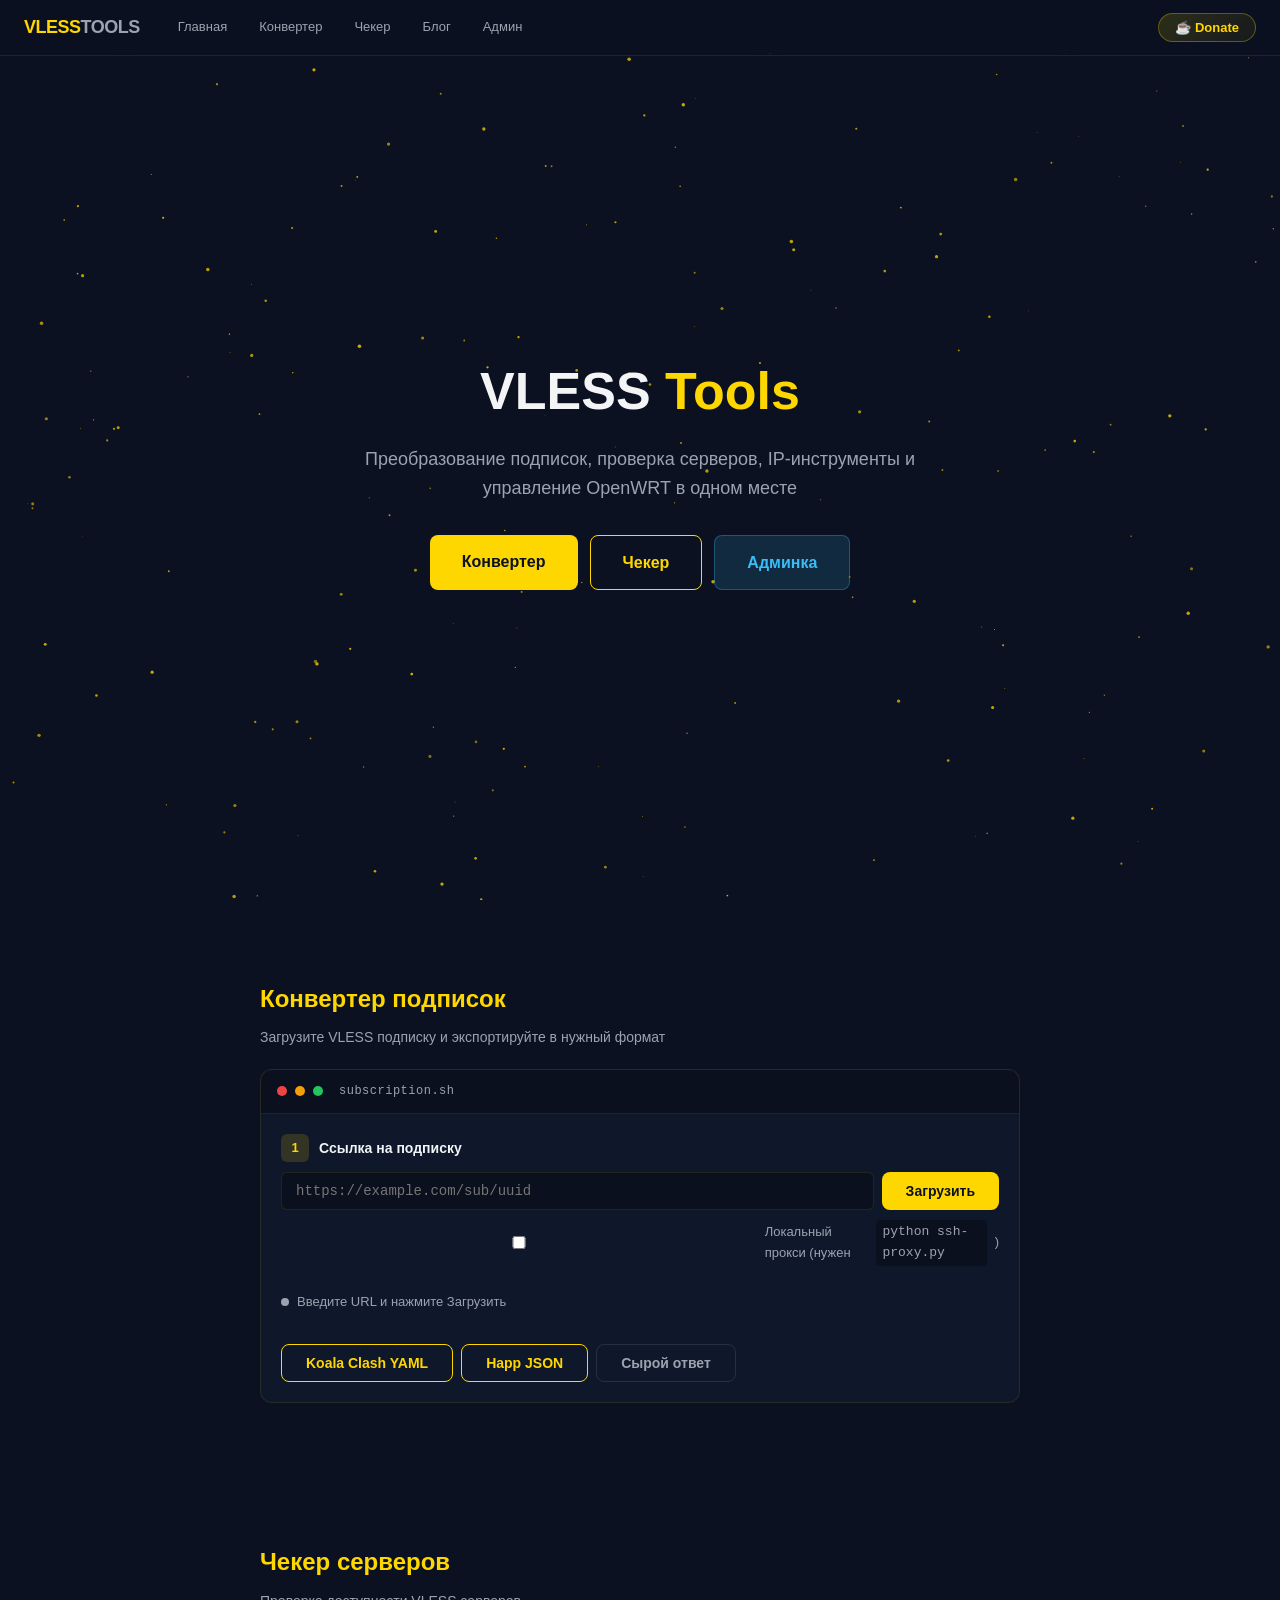
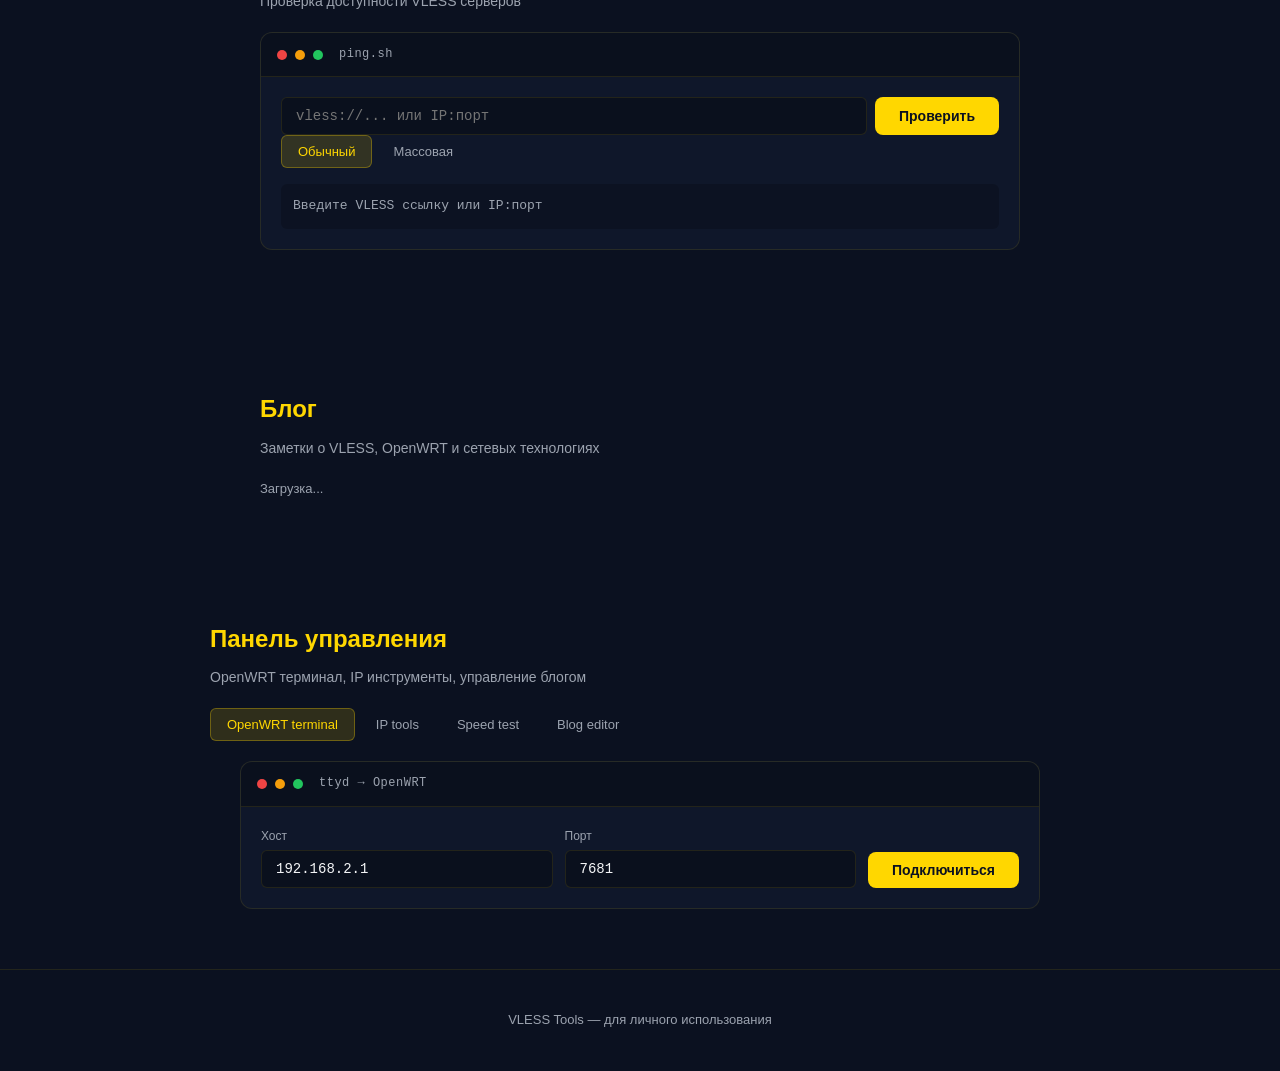
==== commit 6bc7c76a: "fix" ====
--- a/index.html
+++ b/index.html
@@ -10,250 +10,227 @@
 <canvas id="bg-canvas"></canvas>
 
 <nav>
-    <div class="nav-logo">~VLESS</div>
+    <span class="nav-logo">VLESS<span style="color:var(--white-muted)">TOOLS</span></span>
     <div class="nav-links">
-        <a href="#/home" data-id="home">Главная</a>
-        <a href="#/converter" data-id="conv">Конвертер</a>
-        <a href="#/checker" data-id="check">Чекер</a>
-        <a href="#/blog" data-id="blog">Блог</a>
-        <a href="#/admin" data-id="admin">Админ</a>
+        <a href="#/">Главная</a>
+        <a href="#/converter">Конвертер</a>
+        <a href="#/checker">Чекер</a>
+        <a href="#/blog">Блог</a>
+        <a href="#/admin">Админ</a>
     </div>
     <div class="nav-spacer"></div>
-    <button class="nav-support" onclick="openSupport()">✦ Поддержать</button>
+    <button class="nav-support" onclick="openSupport()">☕ Donate</button>
 </nav>
 
-<div id="app"></div>
-
-<!-- PAGE: Home -->
-<template id="page-home">
-    <div class="hero">
-        <h1><span>VLESS</span> Tools</h1>
-        <p>Конвертер подписок, проверка серверов, управление OpenWRT и блог — всё в одном месте.</p>
+<!-- ======== HOME ======== -->
+<div id="page-home" class="page active">
+    <section class="hero">
+        <h1>VLESS <span>Tools</span></h1>
+        <p>Преобразование подписок, проверка серверов, IP-инструменты и управление OpenWRT в одном месте</p>
         <div class="hero-buttons">
-            <a href="#/converter" class="btn btn-primary">Конвертер</a>
-            <a href="#/checker" class="btn btn-outline">Чекер</a>
-            <a href="#/admin" class="btn btn-outline">Админ</a>
-        </div>
-    </div>
-</template>
-
-<!-- PAGE: Converter -->
-<template id="page-converter">
-    <div class="terminal-card">
-        <div class="terminal-topbar">
-            <div class="dot red"></div><div class="dot yellow"></div><div class="dot green"></div>
-            <span class="terminal-title">Подписки → VLESS</span>
-        </div>
-        <div class="card-body">
-            <div class="sub-method">
-                <div class="sub-method-header"><span class="sub-method-badge">1</span><span class="sub-method-title">URL подписки</span></div>
+            <a href="#/converter" class="btn btn-primary btn-large">Конвертер</a>
+            <a href="#/checker" class="btn btn-outline btn-large">Чекер</a>
+            <a href="#/admin" class="btn btn-blue btn-large">Админка</a>
+        </div>
+    </section>
+</div>
+
+<!-- ======== CONVERTER ======== -->
+<div id="page-converter" class="page">
+    <div style="padding:80px 20px 40px;max-width:800px;margin:0 auto">
+        <h1 style="font-size:24px;margin-bottom:8px;color:var(--gold)">Конвертер подписок</h1>
+        <p style="color:var(--white-muted);font-size:14px;margin-bottom:20px">
+            Загрузите VLESS подписку и экспортируйте в нужный формат
+        </p>
+
+        <div class="terminal-card">
+            <div class="terminal-topbar">
+                <span class="dot red"></span><span class="dot yellow"></span><span class="dot green"></span>
+                <span class="terminal-title">subscription.sh</span>
+            </div>
+            <div class="card-body">
+                <div class="sub-method">
+                    <div class="sub-method-header">
+                        <div class="sub-method-badge">1</div>
+                        <div class="sub-method-title">Ссылка на подписку</div>
+                    </div>
+                    <div class="subscription-input-group">
+                        <input id="sub-url" type="text" placeholder="https://example.com/sub/uuid">
+                        <button id="sub-fetch" class="btn btn-primary">Загрузить</button>
+                    </div>
+                    <label style="display:flex;align-items:center;gap:8px;margin-top:10px;cursor:pointer;font-size:13px;color:var(--white-muted)">
+                        <input type="checkbox" id="sub-local-proxy">
+                        Локальный прокси (нужен <code style="background:rgba(0,0,0,0.3);padding:2px 6px;border-radius:4px">python ssh-proxy.py</code>)
+                    </label>
+                </div>
+
+                <div id="sub-status" class="status-bar">
+                    <span class="dot-status"></span>
+                    <span>Введите URL и нажмите Загрузить</span>
+                </div>
+
+                <div id="vless-list" class="vless-list"></div>
+
+                <div class="btn-row">
+                    <button id="export-yaml" class="btn btn-outline">Koala Clash YAML</button>
+                    <button id="export-happ" class="btn btn-outline">Happ JSON</button>
+                    <button id="show-raw" class="btn btn-ghost">Сырой ответ</button>
+                </div>
+                <pre id="raw-response" class="raw-response"></pre>
+            </div>
+        </div>
+    </div>
+</div>
+
+<!-- ======== CHECKER ======== -->
+<div id="page-checker" class="page">
+    <div style="padding:80px 20px 40px;max-width:800px;margin:0 auto">
+        <h1 style="font-size:24px;margin-bottom:8px;color:var(--gold)">Чекер серверов</h1>
+        <p style="color:var(--white-muted);font-size:14px;margin-bottom:20px">
+            Проверка доступности VLESS серверов
+        </p>
+        <div class="terminal-card">
+            <div class="terminal-topbar">
+                <span class="dot red"></span><span class="dot yellow"></span><span class="dot green"></span>
+                <span class="terminal-title">ping.sh</span>
+            </div>
+            <div class="card-body">
                 <div class="subscription-input-group">
-                    <input type="text" id="conv-url" class="subscription-url-input" placeholder="https://example.com/sub/uuid" onchange="saveConvUrl()">
-                    <button class="btn btn-blue" onclick="convertSubscription()">[ Конвертировать ]</button>
-                </div>
-
-            </div>
-            <div class="subscription-divider"><span>результат</span></div>
-            <div id="conv-result-section" class="result-section" style="display:none;">
-                <div id="conv-result"></div>
-            </div>
-            <div class="status-bar" id="conv-status">
-                <div class="dot-status"></div>
-                <span id="conv-status-text">Введите URL подписки и нажмите Конвертировать</span>
-            </div>
-        </div>
-    </div>
-</template>
-
-<!-- PAGE: Checker -->
-<template id="page-checker">
-    <div class="terminal-card">
-        <div class="terminal-topbar">
-            <div class="dot red"></div><div class="dot yellow"></div><div class="dot green"></div>
-            <span class="terminal-title">VLESS Server Checker</span>
-        </div>
-        <div class="card-body">
-            <div class="sub-method">
-                <div class="sub-method-header"><span class="sub-method-badge">1</span><span class="sub-method-title">Вставьте VLESS ссылки</span></div>
-                <textarea id="checker-input" style="min-height:80px;resize:vertical;margin-bottom:8px;" placeholder="vless://..."></textarea>
-                <div class="btn-row">
-                    <button class="btn btn-blue" onclick="addCheckerServer()">[ Добавить ]</button>
-                    <button class="btn btn-ghost" onclick="clearChecker()">[ Очистить ]</button>
-                    <button class="btn btn-primary" onclick="runChecker()" style="margin-left:auto;">[ Проверить ]</button>
-                </div>
-            </div>
-            <div class="subscription-divider"><span>серверы</span></div>
-            <div id="checker-list" class="server-list">
-                <div style="color:var(--white-muted);text-align:center;padding:20px;font-size:13px;">Нет серверов для проверки</div>
-            </div>
-            <div class="status-bar" id="checker-status">
-                <div class="dot-status"></div>
-                <span id="checker-status-text">готово</span>
-            </div>
-        </div>
-    </div>
-</template>
-
-<!-- PAGE: Blog -->
-<template id="page-blog">
-    <div class="terminal-card">
-        <div class="terminal-topbar">
-            <div class="dot red"></div><div class="dot yellow"></div><div class="dot green"></div>
-            <span class="terminal-title">// blog</span>
-        </div>
-        <div class="card-body">
-            <div id="blog-list" class="blog-list"></div>
-            <div id="blog-post-container"></div>
-        </div>
-    </div>
-</template>
-
-<!-- PAGE: Admin -->
-<template id="page-admin">
-    <div class="terminal-card">
-        <div class="terminal-topbar">
-            <div class="dot red"></div><div class="dot yellow"></div><div class="dot green"></div>
-            <span class="terminal-title">IP Tools / Blog</span>
-        </div>
-        <div class="card-body">
-            <div class="tabs">
-                <button class="tab-btn active" data-tab="ttyd">🖥️ OpenWRT (ttyd)</button>
-                <button class="tab-btn" data-tab="ip-tools">🌐 IP & Скорость</button>
-                <button class="tab-btn" data-tab="blog-editor">✏️ Блог</button>
-            </div>
-
-            <div id="ttyd" class="tab-content active">
-                <div class="sub-method">
-                    <div class="sub-method-header"><span class="sub-method-badge">🖥️</span><span class="sub-method-title">Терминал OpenWRT (ttyd)</span></div>
+                    <input id="checker-input" type="text" placeholder="vless://... или IP:порт">
+                    <button id="checker-btn" class="btn btn-primary">Проверить</button>
+                </div>
+                <div class="tabs">
+                    <button class="tab-btn active" data-tab="#checker-regular">Обычный</button>
+                    <button class="tab-btn" data-tab="#checker-batch">Массовая</button>
+                </div>
+                <div id="checker-regular" class="tab-content active">
+                    <div id="checker-result" style="font-family:monospace;font-size:13px;margin-top:12px;padding:12px;background:rgba(0,0,0,0.2);border-radius:6px;min-height:40px;color:var(--white-muted)">
+                        Введите VLESS ссылку или IP:порт
+                    </div>
+                </div>
+                <div id="checker-batch" class="tab-content">
+                    <textarea id="checker-batch-input" rows="6" placeholder="vless://... один на строку"></textarea>
+                    <button id="checker-batch-btn" class="btn btn-outline" style="margin-top:8px">Проверить все</button>
+                    <div id="checker-batch-result" style="font-family:monospace;font-size:12px;margin-top:12px;min-height:40px"></div>
+                </div>
+            </div>
+        </div>
+    </div>
+</div>
+
+<!-- ======== BLOG ======== -->
+<div id="page-blog" class="page">
+    <div style="padding:80px 20px 40px;max-width:800px;margin:0 auto">
+        <h1 style="font-size:24px;margin-bottom:8px;color:var(--gold)">Блог</h1>
+        <p style="color:var(--white-muted);font-size:14px;margin-bottom:20px">Заметки о VLESS, OpenWRT и сетевых технологиях</p>
+        <div id="blog-list" class="blog-list">
+            <div style="color:var(--white-muted);font-size:13px">Загрузка...</div>
+        </div>
+    </div>
+</div>
+
+<!-- ======== ADMIN ======== -->
+<div id="page-admin" class="page">
+    <div style="padding:80px 20px 40px;max-width:900px;margin:0 auto">
+        <h1 style="font-size:24px;margin-bottom:8px;color:var(--gold)">Панель управления</h1>
+        <p style="color:var(--white-muted);font-size:14px;margin-bottom:20px">OpenWRT терминал, IP инструменты, управление блогом</p>
+
+        <div class="tabs">
+            <button class="tab-btn active" data-tab="#admin-ttyd">OpenWRT terminal</button>
+            <button class="tab-btn" data-tab="#admin-ip">IP tools</button>
+            <button class="tab-btn" data-tab="#admin-speedy">Speed test</button>
+            <button class="tab-btn" data-tab="#admin-blog">Blog editor</button>
+        </div>
+
+        <!-- TTYD -->
+        <div id="admin-ttyd" class="tab-content active">
+            <div class="terminal-card">
+                <div class="terminal-topbar"><span class="dot red"></span><span class="dot yellow"></span><span class="dot green"></span><span class="terminal-title">ttyd → OpenWRT</span></div>
+                <div class="card-body">
                     <div class="ssh-form-row">
                         <div class="ssh-form-field">
-                            <label>URL ttyd</label>
-                            <input type="text" id="ttyd-url" class="subscription-url-input" value="http://192.168.2.1:7681" onchange="saveTtydUrl()">
-                        </div>
-                        <div class="ssh-form-field" style="max-width:200px;">
-                            <label>&nbsp;</label>
-                            <button class="btn btn-blue" onclick="openTtyd()" style="width:100%;">[ Открыть ]</button>
-                        </div>
-                    </div>
-                    <div style="margin-top:8px;font-size:12px;color:var(--white-muted);">
-                        Установка: <code style="background:rgba(255,255,255,0.1);padding:2px 6px;border-radius:3px;">opkg update && opkg install ttyd && ttyd -p 7681 login</code>
-                    </div>
-                </div>
-                <div class="subscription-divider"><span>терминал</span></div>
-                <div id="ttyd-container" style="border:1px solid rgba(255,215,0,0.15);border-radius:8px;overflow:hidden;background:#0b1120;min-height:400px;display:none;">
-                    <iframe id="ttyd-iframe" style="width:100%;height:500px;border:0;background:#0b1120;"></iframe>
-                </div>
-                <div class="status-bar" id="ttyd-status">
-                    <div class="dot-status"></div>
-                    <span id="ttyd-status-text">Введите URL и нажмите Открыть</span>
-                </div>
-            </div>
-
-            <div id="ip-tools" class="tab-content">
-                <div class="sub-method">
-                    <div class="sub-method-header"><span class="sub-method-badge">1</span><span class="sub-method-title">Мой IP и геолокация</span></div>
-                    <div class="ip-info-grid" id="ip-info-grid">
-                        <div class="ip-info-item"><div class="ip-info-label">IP адрес</div><div class="ip-info-value" id="my-ip">—</div></div>
-                        <div class="ip-info-item"><div class="ip-info-label">Страна</div><div class="ip-info-value" id="my-country">—</div></div>
-                        <div class="ip-info-item"><div class="ip-info-label">Город</div><div class="ip-info-value" id="my-city">—</div></div>
-                        <div class="ip-info-item"><div class="ip-info-label">Провайдер</div><div class="ip-info-value" id="my-isp">—</div></div>
-                        <div class="ip-info-item"><div class="ip-info-label">Координаты</div><div class="ip-info-value" id="my-coords">—</div></div>
-                        <div class="ip-info-item"><div class="ip-info-label">Часовой пояс</div><div class="ip-info-value" id="my-timezone">—</div></div>
-                    </div>
-                    <div class="btn-row"><button class="btn btn-blue" onclick="detectMyIp()">[ Обновить ]</button><button class="btn btn-ghost" onclick="copyIpInfo()">[ Копировать ]</button></div>
-                </div>
-                <div class="subscription-divider"><span>или</span></div>
-                <div class="sub-method">
-                    <div class="sub-method-header"><span class="sub-method-badge">2</span><span class="sub-method-title">Проверить любой IP</span></div>
+                            <label>Хост</label>
+                            <input id="ttyd-host" value="192.168.2.1">
+                        </div>
+                        <div class="ssh-form-field">
+                            <label>Порт</label>
+                            <input id="ttyd-port" value="7681">
+                        </div>
+                        <div style="display:flex;align-items:flex-end">
+                            <button id="ttyd-connect" class="btn btn-primary">Подключиться</button>
+                        </div>
+                    </div>
+                    <iframe id="ttyd-frame" style="width:100%;height:500px;border:none;border-radius:6px;margin-top:12px;display:none"></iframe>
+                </div>
+            </div>
+        </div>
+
+        <!-- IP tools -->
+        <div id="admin-ip" class="tab-content">
+            <div class="terminal-card">
+                <div class="terminal-topbar"><span class="dot red"></span><span class="dot yellow"></span><span class="dot green"></span><span class="terminal-title">ip-lookup</span></div>
+                <div class="card-body">
                     <div class="subscription-input-group">
-                        <input type="text" id="check-ip-input" class="subscription-url-input" placeholder="8.8.8.8 или example.com">
-                        <button class="btn btn-blue" onclick="checkAnyIp()">[ Проверить ]</button>
-                    </div>
-                    <div id="check-ip-result" class="ip-result-block" style="display:none;"></div>
-                </div>
-                <div class="subscription-divider"><span>или</span></div>
-                <div class="sub-method">
-                    <div class="sub-method-header"><span class="sub-method-badge">3</span><span class="sub-method-title">Тест скорости</span></div>
-                    <div class="speed-test-panel">
-                        <div class="speedometer-container">
-                            <svg class="speedometer-svg" viewBox="0 0 400 240">
-                                <path d="M 40 200 A 160 160 0 0 1 360 200" fill="none" stroke="rgba(255,255,255,0.08)" stroke-width="20" stroke-linecap="round"/>
-                                <path id="speed-arc" d="M 40 200 A 160 160 0 0 1 360 200" fill="none" stroke="url(#speedGradient)" stroke-width="20" stroke-linecap="round" stroke-dasharray="502" stroke-dashoffset="502"/>
-                                <defs><linearGradient id="speedGradient" x1="0%" y1="0%" x2="100%" y2="0%"><stop offset="0%" stop-color="#38bdf8"/><stop offset="50%" stop-color="#22c55e"/><stop offset="100%" stop-color="#f59e0b"/></linearGradient></defs>
-                                <g class="speed-ticks">
-                                    <text x="30" y="220" fill="#6b7280" font-size="10" font-family="monospace">0</text>
-                                    <text x="80" y="100" fill="#6b7280" font-size="10" font-family="monospace">100</text>
-                                    <text x="200" y="50" fill="#6b7280" font-size="10" font-family="monospace" text-anchor="middle">500</text>
-                                    <text x="320" y="100" fill="#6b7280" font-size="10" font-family="monospace">1000</text>
-                                    <text x="365" y="220" fill="#6b7280" font-size="10" font-family="monospace">2000</text>
-                                </g>
-                                <text id="speed-value-text" x="200" y="170" fill="#e5e7eb" font-size="48" font-weight="800" font-family="monospace" text-anchor="middle">0</text>
-                                <text x="200" y="195" fill="#6b7280" font-size="12" font-family="monospace" text-anchor="middle" letter-spacing="2">Мбит/с</text>
-                                <line id="speed-needle" x1="200" y1="200" x2="200" y2="60" stroke="#ef4444" stroke-width="2" stroke-linecap="round" transform="rotate(-90 200 200)" style="transition: transform 0.3s ease-out;"/>
-                                <circle cx="200" cy="200" r="8" fill="#ef4444"/>
-                                <circle cx="200" cy="200" r="4" fill="#0b1120"/>
-                            </svg>
-                        </div>
-                        <div class="speed-label" id="speed-label">Готов к тесту</div>
-                        <div class="speed-stats">
-                            <div class="speed-stat"><div class="speed-stat-label">↓ Download</div><div class="speed-stat-value" id="speed-download">—</div></div>
-                            <div class="speed-stat"><div class="speed-stat-label">↑ Upload</div><div class="speed-stat-value" id="speed-upload">—</div></div>
-                            <div class="speed-stat"><div class="speed-stat-label">📡 Ping</div><div class="speed-stat-value" id="speed-ping">—</div></div>
-                            <div class="speed-stat"><div class="speed-stat-label">📊 Jitter</div><div class="speed-stat-value" id="speed-jitter">—</div></div>
-                        </div>
-                        <button class="btn btn-blue btn-large" onclick="runSpeedTest()" id="speed-test-btn">[ Измерить ]</button>
-                    </div>
-                </div>
-            </div>
-
-            <div id="blog-editor" class="tab-content">
-                <div id="blog-auth-section">
-                    <div class="sub-method">
-                        <div class="sub-method-header"><span class="sub-method-badge">🔐</span><span class="sub-method-title">Авторизация через GitHub</span></div>
-                        <button class="btn btn-blue" onclick="loginWithGithub()">[ Войти через GitHub ]</button>
-                    </div>
-                </div>
-                <div id="blog-editor-section" style="display:none;">
-                    <div class="sub-method">
-                        <div class="sub-method-header"><span class="sub-method-badge">✏️</span><span class="sub-method-title">Редактор постов</span></div>
-                        <button class="btn btn-ghost" onclick="logoutBlog()" style="font-size:12px;margin-bottom:12px;">[ Выйти ]</button>
-                        <div class="blog-editor-form">
-                            <input type="text" id="blog-post-title" placeholder="Заголовок">
-                            <div class="blog-editor-form-row">
-                                <input type="text" id="blog-post-slug" placeholder="slug (оставьте пустым для автогенерации)">
-                                <button class="btn btn-ghost" onclick="generateSlug()" style="font-size:12px;white-space:nowrap;">[ Сгенерировать slug ]</button>
-                            </div>
-                            <textarea id="blog-post-content" placeholder="Содержимое (Markdown/HTML)"></textarea>
-                            <input type="text" id="blog-post-tags" placeholder="Теги (через запятую)">
-                            <div class="btn-row">
-                                <button class="btn btn-blue" onclick="saveBlogPost()" id="blog-save-btn">[ Опубликовать ]</button>
-                                <button class="btn btn-ghost" onclick="clearBlogEditor()">[ Очистить ]</button>
-                            </div>
-                            <div id="blog-editor-id" style="display:none;"></div>
-                        </div>
-                        <div class="status-bar" id="blog-editor-status">
-                            <div class="dot-status"></div>
-                            <span>готово</span>
-                        </div>
-                    </div>
-                    <div class="subscription-divider"><span>посты</span></div>
-                    <div id="blog-editor-list" class="blog-editor-list"></div>
-                </div>
-            </div>
-        </div>
-    </div>
-</template>
+                        <input id="ip-input" type="text" placeholder="IP адрес">
+                        <button id="ip-lookup" class="btn btn-primary">Поиск</button>
+                    </div>
+                    <pre id="ip-result" style="background:rgba(0,0,0,0.2);border-radius:6px;padding:12px;margin-top:10px;font-size:11px;overflow:auto;max-height:200px;color:var(--white-muted)"></pre>
+                </div>
+            </div>
+        </div>
+
+        <!-- Speed test -->
+        <div id="admin-speedy" class="tab-content">
+            <div class="terminal-card">
+                <div class="terminal-topbar"><span class="dot red"></span><span class="dot yellow"></span><span class="dot green"></span><span class="terminal-title">speedometer</span></div>
+                <div class="card-body" style="text-align:center">
+                    <canvas id="speed-canvas" width="280" height="280" style="margin:0 auto 12px"></canvas>
+                    <div style="font-size:32px;font-weight:700;color:var(--gold)" id="speed-value">0</div>
+                    <div style="font-size:14px;color:var(--white-muted)" id="speed-unit">Mbps</div>
+                    <button id="speed-test" class="btn btn-primary" style="margin-top:12px">Тест скорости</button>
+                </div>
+            </div>
+        </div>
+
+        <!-- Blog editor -->
+        <div id="admin-blog" class="tab-content">
+            <div class="terminal-card">
+                <div class="terminal-topbar"><span class="dot red"></span><span class="dot yellow"></span><span class="dot green"></span><span class="terminal-title">blog-editor</span></div>
+                <div class="card-body">
+                    <button id="gh-login" class="btn btn-outline" style="margin-bottom:12px">🔑 GitHub Login</button>
+                    <div class="ssh-form-row">
+                        <div class="ssh-form-field">
+                            <label>Заголовок</label>
+                            <input id="post-title" placeholder="Заголовок поста">
+                        </div>
+                        <div class="ssh-form-field">
+                            <label>Slug</label>
+                            <input id="post-slug" placeholder="my-post-slug">
+                        </div>
+                    </div>
+                    <label style="font-size:12px;color:var(--white-muted);margin-top:8px;display:block">Содержание (HTML)</label>
+                    <textarea id="blog-editor" rows="8" style="margin-top:4px" placeholder="HTML контент..."></textarea>
+                    <div class="btn-row">
+                        <button id="blog-save" class="btn btn-primary">Опубликовать</button>
+                        <button id="blog-load" class="btn btn-ghost">Обновить список</button>
+                    </div>
+                    <div id="blog-preview" style="background:rgba(0,0,0,0.2);border-radius:6px;padding:12px;margin-top:10px;font-size:13px;min-height:40px;color:var(--white-muted)"></div>
+                    <div id="post-list" style="margin-top:12px"></div>
+                </div>
+            </div>
+        </div>
+    </div>
+</div>
 
 <footer>
-    <p>VLESS Tools · Сделано с ❤️</p>
-    <button class="btn btn-ghost" onclick="openSupport()" style="margin-top:8px;font-size:12px;">✦ Поддержать проект</button>
+    VLESS Tools &mdash; для личного использования
 </footer>
 
 <script src="common.js"></script>
-<script src="app.js"></script>
 <script src="converter.js"></script>
 <script src="checker.js"></script>
 <script src="blog.js"></script>
 <script src="admin.js"></script>
+<script src="app.js"></script>
 </body>
 </html>
--- a/style.css
+++ b/style.css
@@ -1,280 +1,89 @@
 * { margin: 0; padding: 0; box-sizing: border-box; }
 :root {
-    --bg-primary: #0b1120;
-    --bg-secondary: #111827;
-    --bg-card: #0f172a;
-    --gold: #FFD700;
-    --gold-dim: rgba(255, 215, 0, 0.15);
-    --gold-glow: rgba(255, 215, 0, 0.3);
-    --white: #f3f4f6;
-    --white-muted: #9ca3af;
-    --border: rgba(255, 215, 0, 0.1);
-    --green: #22c55e;
-    --red: #ef4444;
-    --blue: #38bdf8;
+    --bg-primary: #0b1120; --bg-secondary: #111827; --bg-card: #0f172a;
+    --gold: #FFD700; --gold-dim: rgba(255,215,0,0.15);
+    --gold-glow: rgba(255,215,0,0.3);
+    --white: #f3f4f6; --white-muted: #9ca3af;
+    --border: rgba(255,215,0,0.1);
+    --green: #22c55e; --red: #ef4444; --blue: #38bdf8;
 }
-html, body { height: 100%; }
-body {
-    font-family: 'Segoe UI', -apple-system, sans-serif;
-    background: var(--bg-primary);
-    color: var(--white);
-    overflow-x: hidden;
-    line-height: 1.6;
-}
-a { color: var(--gold); text-decoration: none; }
-a:hover { text-decoration: underline; }
-
-/* Background */
-#bg-canvas { position: fixed; top: 0; left: 0; width: 100%; height: 100%; z-index: 0; pointer-events: none; }
-
-/* Nav */
-nav {
-    position: fixed; top: 0; left: 0; right: 0; z-index: 100;
-    background: rgba(11, 17, 32, 0.9); backdrop-filter: blur(10px);
-    border-bottom: 1px solid var(--border);
-    padding: 0 24px; height: 56px;
-    display: flex; align-items: center; gap: 8px;
-}
-.nav-logo { font-weight: 700; font-size: 18px; color: var(--gold); margin-right: 16px; letter-spacing: -0.5px; }
-.nav-links { display: flex; gap: 4px; flex-wrap: wrap; }
-.nav-links a {
-    padding: 6px 14px; border-radius: 20px; font-size: 13px; font-weight: 500;
-    color: var(--white-muted); transition: all 0.2s; white-space: nowrap;
-}
-.nav-links a:hover, .nav-links a.active { color: var(--gold); background: var(--gold-dim); text-decoration: none; }
-.nav-spacer { flex: 1; }
-.nav-support {
-    padding: 6px 16px; border-radius: 20px; font-size: 13px; font-weight: 600;
-    background: linear-gradient(135deg, rgba(255, 215, 0, 0.15), rgba(255, 215, 0, 0.05));
-    border: 1px solid rgba(255, 215, 0, 0.3); color: var(--gold);
-    cursor: pointer; transition: all 0.3s; white-space: nowrap;
-    animation: supportPulse 2s ease-in-out infinite;
-}
-.nav-support:hover { background: linear-gradient(135deg, rgba(255, 215, 0, 0.25), rgba(255, 215, 0, 0.1)); box-shadow: 0 0 20px var(--gold-glow); }
-@keyframes supportPulse {
-    0%, 100% { box-shadow: 0 0 0 rgba(255, 215, 0, 0.2); }
-    50% { box-shadow: 0 0 16px var(--gold-glow); }
-}
-
-/* Hero */
-.hero {
-    position: relative; z-index: 1;
-    text-align: center; padding: 100px 20px 60px;
-    min-height: 100vh; display: flex; flex-direction: column; align-items: center; justify-content: center;
-}
-.hero h1 { font-size: clamp(28px, 5vw, 52px); font-weight: 800; color: var(--white); margin-bottom: 12px; }
-.hero h1 span { color: var(--gold); }
-.hero p { color: var(--white-muted); font-size: clamp(14px, 2vw, 18px); max-width: 560px; margin-bottom: 32px; }
-.hero-buttons { display: flex; gap: 12px; flex-wrap: wrap; justify-content: center; }
-
-.btn {
-    padding: 10px 24px; border-radius: 8px; font-size: 14px; font-weight: 600;
-    cursor: pointer; transition: all 0.2s; border: none; font-family: inherit;
-}
-.btn-primary { background: var(--gold); color: #0b1120; }
-.btn-primary:hover { background: #ffed4a; transform: translateY(-1px); box-shadow: 0 4px 20px var(--gold-glow); }
-.btn-outline { background: transparent; border: 1px solid var(--gold); color: var(--gold); }
-.btn-outline:hover { background: var(--gold-dim); }
-.btn-blue { background: rgba(56, 189, 248, 0.15); border: 1px solid rgba(56, 189, 248, 0.3); color: var(--blue); }
-.btn-blue:hover { background: rgba(56, 189, 248, 0.25); }
-.btn-ghost { background: transparent; border: 1px solid rgba(255,255,255,0.1); color: var(--white-muted); }
-.btn-ghost:hover { border-color: rgba(255,255,255,0.3); color: var(--white); }
-.btn:disabled { opacity: 0.5; cursor: not-allowed; transform: none !important; }
-.btn-large { padding: 14px 32px; font-size: 16px; }
-
-/* Terminal Cards */
-.terminal-card {
-    position: relative; z-index: 1;
-    background: var(--bg-card); border: 1px solid var(--border); border-radius: 12px;
-    max-width: 800px; margin: 20px auto; overflow: hidden;
-}
-.terminal-topbar {
-    display: flex; align-items: center; gap: 8px;
-    padding: 12px 16px; background: rgba(0,0,0,0.3);
-    border-bottom: 1px solid var(--border);
-}
-.dot { width: 10px; height: 10px; border-radius: 50%; }
-.dot.red { background: #ef4444; }
-.dot.yellow { background: #f59e0b; }
-.dot.green { background: #22c55e; }
-.terminal-title { font-size: 12px; color: var(--white-muted); margin-left: 8px; font-family: monospace; letter-spacing: 0.5px; }
-.card-body { padding: 20px; }
-
-.tabs { display: flex; gap: 4px; margin-bottom: 16px; flex-wrap: wrap; }
-.tab-btn {
-    padding: 8px 16px; border-radius: 6px; font-size: 13px; font-weight: 500;
-    background: transparent; border: 1px solid transparent; color: var(--white-muted);
-    cursor: pointer; transition: all 0.2s; font-family: inherit;
-}
-.tab-btn:hover { color: var(--white); border-color: var(--border); }
-.tab-btn.active { color: var(--gold); background: var(--gold-dim); border-color: rgba(255, 215, 0, 0.3); }
-.tab-content { display: none; }
-.tab-content.active { display: block; }
-
-/* Form elements */
-input, textarea, select {
-    background: rgba(0,0,0,0.3); border: 1px solid var(--border); border-radius: 6px;
-    padding: 10px 14px; color: var(--white); font-size: 14px; font-family: monospace;
-    width: 100%; outline: none; transition: border-color 0.2s;
-}
-input:focus, textarea:focus { border-color: var(--gold); }
-.subscription-input-group { display: flex; gap: 8px; }
-.subscription-input-group input { flex: 1; }
-.subscription-url-input { margin-bottom: 8px; }
-.subscription-divider { text-align: center; margin: 16px 0; position: relative; }
-.subscription-divider::before { content: ''; position: absolute; left: 0; right: 0; top: 50%; height: 1px; background: var(--border); }
-.subscription-divider span { background: var(--bg-card); padding: 0 12px; color: var(--white-muted); font-size: 12px; position: relative; }
-
-.sub-method { margin-bottom: 16px; }
-.sub-method-header { display: flex; align-items: center; gap: 10px; margin-bottom: 10px; }
-.sub-method-badge {
-    width: 28px; height: 28px; border-radius: 6px;
-    background: var(--gold-dim); color: var(--gold);
-    display: flex; align-items: center; justify-content: center;
-    font-size: 13px; font-weight: 700; flex-shrink: 0;
-}
-.sub-method-title { font-weight: 600; font-size: 14px; }
-
-/* status bar */
-.status-bar { display: flex; align-items: center; gap: 8px; padding: 10px 0; margin-top: 8px; font-size: 13px; color: var(--white-muted); }
-.status-bar.ok { color: var(--green); }
-.status-bar.err { color: var(--red); }
-.dot-status { width: 8px; height: 8px; border-radius: 50%; background: var(--white-muted); }
-.status-bar.ok .dot-status { background: var(--green); }
-.status-bar.err .dot-status { background: var(--red); }
-
-.btn-row { display: flex; gap: 8px; margin-top: 10px; flex-wrap: wrap; }
-
-/* Converter result */
-.vless-list { display: flex; flex-direction: column; gap: 8px; margin-top: 12px; }
-.vless-item {
-    background: rgba(0,0,0,0.2); border: 1px solid var(--border); border-radius: 8px;
-    padding: 12px 16px; font-family: monospace; font-size: 12px;
-    word-break: break-all; cursor: pointer; transition: all 0.2s;
-}
-.vless-item:hover { border-color: var(--gold); background: rgba(255, 215, 0, 0.05); }
-.vless-item .vless-remark { color: var(--gold); font-weight: 600; margin-bottom: 4px; }
-
-/* Checker */
-.server-list { display: flex; flex-direction: column; gap: 8px; }
-.server-item {
-    background: rgba(0,0,0,0.2); border: 1px solid var(--border); border-radius: 8px;
-    padding: 12px 16px; display: flex; justify-content: space-between; align-items: center;
-    transition: all 0.2s;
-}
-.server-item:hover { border-color: rgba(255, 215, 0, 0.3); }
-.server-info { font-family: monospace; font-size: 12px; }
-.server-status { font-size: 20px; }
-
-/* Blog */
-.blog-list { display: flex; flex-direction: column; gap: 12px; }
-.blog-card {
-    background: rgba(0,0,0,0.2); border: 1px solid var(--border); border-radius: 8px;
-    padding: 16px; transition: all 0.2s; cursor: pointer;
-}
-.blog-card:hover { border-color: var(--gold); }
-.blog-card-title { font-size: 16px; font-weight: 600; color: var(--white); margin-bottom: 6px; }
-.blog-card-excerpt { font-size: 13px; color: var(--white-muted); line-height: 1.5; }
-.blog-card-meta { font-size: 11px; color: var(--white-muted); margin-top: 8px; opacity: 0.7; }
-
-/* Admin */
-.ssh-form-row { display: flex; gap: 12px; flex-wrap: wrap; }
-.ssh-form-field { flex: 1; min-width: 150px; }
-.ssh-form-field label { display: block; font-size: 12px; color: var(--white-muted); margin-bottom: 4px; font-weight: 500; }
-.ip-info-grid { display: grid; grid-template-columns: repeat(auto-fill, minmax(180px, 1fr)); gap: 8px; margin: 10px 0; }
-.ip-info-item { background: rgba(0,0,0,0.2); border: 1px solid var(--border); border-radius: 6px; padding: 10px; }
-.ip-info-label { font-size: 11px; color: var(--white-muted); margin-bottom: 2px; text-transform: uppercase; letter-spacing: 0.5px; }
-.ip-info-value { font-size: 14px; font-weight: 600; color: var(--white); font-family: monospace; }
-.ip-result-block { margin-top: 10px; }
-
-/* Speedometer */
-.speed-test-panel { text-align: center; }
-.speedometer-container { max-width: 360px; margin: 0 auto 16px; }
-.speedometer-svg { width: 100%; height: auto; }
-.speed-label { font-size: 14px; color: var(--white-muted); margin-bottom: 12px; }
-.speed-stats { display: grid; grid-template-columns: repeat(2, 1fr); gap: 8px; margin-bottom: 16px; }
-.speed-stat { background: rgba(0,0,0,0.2); border: 1px solid var(--border); border-radius: 6px; padding: 10px; }
-.speed-stat-label { font-size: 11px; color: var(--white-muted); }
-.speed-stat-value { font-size: 16px; font-weight: 700; color: var(--gold); }
-
-/* Blog editor */
-.blog-editor-list { display: flex; flex-direction: column; gap: 8px; margin-top: 12px; }
-.blog-editor-item {
-    display: flex; justify-content: space-between; align-items: center;
-    background: rgba(0,0,0,0.2); border: 1px solid var(--border); border-radius: 6px;
-    padding: 12px;
-}
-.blog-editor-item-title { font-weight: 600; font-size: 14px; }
-.blog-editor-item-meta { font-size: 11px; color: var(--white-muted); margin-top: 2px; }
-.blog-editor-item-actions { display: flex; gap: 4px; }
-.blog-editor-form { display: flex; flex-direction: column; gap: 12px; }
-.blog-editor-form textarea { min-height: 200px; resize: vertical; }
-.blog-editor-form-row { display: flex; gap: 8px; }
-.blog-editor-form-row input { flex: 1; }
-
-/* Modal */
-.modal-overlay {
-    position: fixed; top: 0; left: 0; right: 0; bottom: 0; z-index: 200;
-    background: rgba(0,0,0,0.7); backdrop-filter: blur(4px);
-    display: none; justify-content: center; align-items: center;
-}
-.modal-content {
-    background: var(--bg-card); border: 1px solid var(--border); border-radius: 12px;
-    width: 90%; max-width: 900px; max-height: 90vh; overflow: hidden;
-    display: flex; flex-direction: column;
-}
-.modal-header { display: flex; justify-content: space-between; align-items: center; padding: 16px 20px; border-bottom: 1px solid var(--border); }
-.modal-title { font-size: 16px; font-weight: 600; }
-.modal-close { background: none; border: none; color: var(--white-muted); font-size: 20px; cursor: pointer; padding: 4px 8px; border-radius: 4px; }
-.modal-close:hover { background: rgba(255,255,255,0.1); color: var(--white); }
-.modal-body { flex: 1; padding: 0; overflow: hidden; }
-.modal-body iframe { width: 100%; height: 70vh; border: 0; display: block; }
-
-/* Toast notification */
-.toast {
-    position: fixed; bottom: 30px; left: 50%; transform: translateX(-50%) translateY(80px);
-    z-index: 9999; pointer-events: none;
-    background: rgba(11, 17, 32, 0.95); border: 1px solid var(--gold);
-    border-radius: 10px; padding: 12px 24px;
-    color: var(--gold); font-size: 14px; font-weight: 600;
-    opacity: 0; transition: all 0.35s ease;
-    backdrop-filter: blur(8px); box-shadow: 0 4px 24px rgba(255, 215, 0, 0.15);
-}
-.toast.show { opacity: 1; transform: translateX(-50%) translateY(0); }
-
-/* Clients (legacy, kept for saved data) */
-.client-card { background: rgba(0,0,0,0.2); border: 1px solid var(--border); border-radius: 8px; padding: 14px; }
-.client-card-header { display: flex; justify-content: space-between; align-items: center; margin-bottom: 8px; }
-.client-name { font-weight: 600; font-size: 14px; color: var(--gold); }
-.client-info { margin-bottom: 10px; }
-.client-info-row { font-size: 12px; color: var(--white-muted); margin-bottom: 2px; }
-.client-info-label { color: #6b7280; }
-.client-info-value { font-family: monospace; }
-.client-buttons { display: flex; gap: 6px; flex-wrap: wrap; }
-.clients-empty { text-align: center; color: var(--white-muted); padding: 20px; font-size: 13px; }
-
-/* Blog post page */
-.blog-post-content { line-height: 1.8; font-size: 15px; color: var(--white); }
-.blog-post-content h1, .blog-post-content h2, .blog-post-content h3 { color: var(--gold); margin: 20px 0 10px; }
-.blog-post-content p { margin-bottom: 12px; }
-.blog-post-content code { background: rgba(255,255,255,0.1); padding: 2px 6px; border-radius: 4px; font-size: 13px; }
-.blog-post-content pre { background: rgba(0,0,0,0.3); border: 1px solid var(--border); border-radius: 8px; padding: 16px; overflow-x: auto; margin: 12px 0; }
-.blog-post-content pre code { background: none; padding: 0; }
-
-/* Footer */
-footer {
-    position: relative; z-index: 1;
-    text-align: center; padding: 40px 20px;
-    border-top: 1px solid var(--border);
-    color: var(--white-muted); font-size: 13px;
-}
-
-/* Responsive */
-@media (max-width: 640px) {
-    nav { padding: 0 12px; gap: 4px; }
-    .nav-links a { padding: 4px 10px; font-size: 12px; }
-    .card-body { padding: 14px; }
-    .subscription-input-group { flex-direction: column; }
-    .ip-info-grid { grid-template-columns: 1fr 1fr; }
-    .speed-stats { grid-template-columns: 1fr 1fr; }
-}
+html,body{height:100%}
+body{font-family:'Segoe UI',-apple-system,sans-serif;background:var(--bg-primary);color:var(--white);overflow-x:hidden;line-height:1.6}
+a{color:var(--gold);text-decoration:none}
+a:hover{text-decoration:underline}
+#bg-canvas{position:fixed;top:0;left:0;width:100%;height:100%;z-index:0;pointer-events:none}
+nav{position:fixed;top:0;left:0;right:0;z-index:100;background:rgba(11,17,32,0.9);backdrop-filter:blur(10px);border-bottom:1px solid var(--border);padding:0 24px;height:56px;display:flex;align-items:center;gap:8px}
+.nav-logo{font-weight:700;font-size:18px;color:var(--gold);margin-right:16px;letter-spacing:-0.5px}
+.nav-links{display:flex;gap:4px;flex-wrap:wrap}
+.nav-links a{padding:6px 14px;border-radius:20px;font-size:13px;font-weight:500;color:var(--white-muted);transition:all .2s;white-space:nowrap}
+.nav-links a:hover,.nav-links a.active{color:var(--gold);background:var(--gold-dim);text-decoration:none}
+.nav-spacer{flex:1}
+.nav-support{padding:6px 16px;border-radius:20px;font-size:13px;font-weight:600;background:linear-gradient(135deg,rgba(255,215,0,0.15),rgba(255,215,0,0.05));border:1px solid rgba(255,215,0,0.3);color:var(--gold);cursor:pointer;transition:all .3s;white-space:nowrap;animation:supportPulse 2s ease-in-out infinite}
+.nav-support:hover{background:linear-gradient(135deg,rgba(255,215,0,0.25),rgba(255,215,0,0.1));box-shadow:0 0 20px var(--gold-glow)}
+@keyframes supportPulse{0%,100%{box-shadow:0 0 0 rgba(255,215,0,0.2)}50%{box-shadow:0 0 16px var(--gold-glow)}}
+.hero{position:relative;z-index:1;text-align:center;padding:100px 20px 60px;min-height:100vh;display:flex;flex-direction:column;align-items:center;justify-content:center}
+.hero h1{font-size:clamp(28px,5vw,52px);font-weight:800;color:var(--white);margin-bottom:12px}
+.hero h1 span{color:var(--gold)}
+.hero p{color:var(--white-muted);font-size:clamp(14px,2vw,18px);max-width:560px;margin-bottom:32px}
+.hero-buttons{display:flex;gap:12px;flex-wrap:wrap;justify-content:center}
+.btn{padding:10px 24px;border-radius:8px;font-size:14px;font-weight:600;cursor:pointer;transition:all .2s;border:none;font-family:inherit}
+.btn-primary{background:var(--gold);color:#0b1120}
+.btn-primary:hover{background:#ffed4a;transform:translateY(-1px);box-shadow:0 4px 20px var(--gold-glow)}
+.btn-outline{background:transparent;border:1px solid var(--gold);color:var(--gold)}
+.btn-outline:hover{background:var(--gold-dim)}
+.btn-blue{background:rgba(56,189,248,0.15);border:1px solid rgba(56,189,248,0.3);color:var(--blue)}
+.btn-blue:hover{background:rgba(56,189,248,0.25)}
+.btn-ghost{background:transparent;border:1px solid rgba(255,255,255,0.1);color:var(--white-muted)}
+.btn-ghost:hover{border-color:rgba(255,255,255,0.3);color:var(--white)}
+.btn:disabled{opacity:0.5;cursor:not-allowed;transform:none!important}
+.btn-large{padding:14px 32px;font-size:16px}
+.terminal-card{position:relative;z-index:1;background:var(--bg-card);border:1px solid var(--border);border-radius:12px;max-width:800px;margin:20px auto;overflow:hidden}
+.terminal-topbar{display:flex;align-items:center;gap:8px;padding:12px 16px;background:rgba(0,0,0,0.3);border-bottom:1px solid var(--border)}
+.dot{width:10px;height:10px;border-radius:50%}
+.dot.red{background:#ef4444}
+.dot.yellow{background:#f59e0b}
+.dot.green{background:#22c55e}
+.terminal-title{font-size:12px;color:var(--white-muted);margin-left:8px;font-family:monospace;letter-spacing:.5px}
+.card-body{padding:20px}
+.tabs{display:flex;gap:4px;margin-bottom:16px;flex-wrap:wrap}
+.tab-btn{padding:8px 16px;border-radius:6px;font-size:13px;font-weight:500;background:transparent;border:1px solid transparent;color:var(--white-muted);cursor:pointer;transition:all .2s;font-family:inherit}
+.tab-btn:hover{color:var(--white);border-color:var(--border)}
+.tab-btn.active{color:var(--gold);background:var(--gold-dim);border-color:rgba(255,215,0,0.3)}
+.tab-content{display:none}
+.tab-content.active{display:block}
+input,textarea{background:rgba(0,0,0,0.3);border:1px solid var(--border);border-radius:6px;padding:10px 14px;color:var(--white);font-size:14px;font-family:monospace;width:100%;outline:none;transition:border-color .2s}
+input:focus,textarea:focus{border-color:var(--gold)}
+.subscription-input-group{display:flex;gap:8px}
+.subscription-input-group input{flex:1}
+.subscription-divider{text-align:center;margin:16px 0;position:relative}
+.subscription-divider::before{content:'';position:absolute;left:0;right:0;top:50%;height:1px;background:var(--border)}
+.subscription-divider span{background:var(--bg-card);padding:0 12px;color:var(--white-muted);font-size:12px;position:relative}
+.sub-method{margin-bottom:16px}
+.sub-method-header{display:flex;align-items:center;gap:10px;margin-bottom:10px}
+.sub-method-badge{width:28px;height:28px;border-radius:6px;background:var(--gold-dim);color:var(--gold);display:flex;align-items:center;justify-content:center;font-size:13px;font-weight:700;flex-shrink:0}
+.sub-method-title{font-weight:600;font-size:14px}
+.status-bar{display:flex;align-items:center;gap:8px;padding:10px 0;margin-top:8px;font-size:13px;color:var(--white-muted)}
+.status-bar.ok{color:var(--green)}
+.status-bar.err{color:var(--red)}
+.dot-status{width:8px;height:8px;border-radius:50%;background:var(--white-muted)}
+.status-bar.ok .dot-status{background:var(--green)}
+.status-bar.err .dot-status{background:var(--red)}
+.btn-row{display:flex;gap:8px;margin-top:10px;flex-wrap:wrap}
+.vless-list{display:flex;flex-direction:column;gap:8px;margin-top:12px}
+.vless-item{background:rgba(0,0,0,0.2);border:1px solid var(--border);border-radius:8px;padding:12px 16px;font-family:monospace;font-size:12px;word-break:break-all;cursor:pointer;transition:all .2s}
+.vless-item:hover{border-color:var(--gold);background:rgba(255,215,0,0.05)}
+.vless-item .vless-remark{color:var(--gold);font-weight:600;margin-bottom:4px}
+.raw-response{background:#0a0e1a;border:1px solid var(--border);border-radius:8px;padding:16px;margin-top:12px;font-family:monospace;font-size:11px;color:var(--white-muted);white-space:pre-wrap;word-break:break-all;max-height:300px;overflow:auto;display:none}
+.toast{position:fixed;bottom:30px;left:50%;transform:translateX(-50%) translateY(80px);z-index:9999;pointer-events:none;background:rgba(11,17,32,0.95);border:1px solid var(--gold);border-radius:10px;padding:12px 24px;color:var(--gold);font-size:14px;font-weight:600;opacity:0;transition:all .35s ease;backdrop-filter:blur(8px);box-shadow:0 4px 24px rgba(255,215,0,0.15)}
+.toast.show{opacity:1;transform:translateX(-50%) translateY(0)}
+.ssh-form-row{display:flex;gap:12px;flex-wrap:wrap}
+.ssh-form-field{flex:1;min-width:150px}
+.ssh-form-field label{display:block;font-size:12px;color:var(--white-muted);margin-bottom:4px;font-weight:500}
+.blog-list{display:flex;flex-direction:column;gap:12px}
+.blog-card{background:rgba(0,0,0,0.2);border:1px solid var(--border);border-radius:8px;padding:16px;transition:all .2s;cursor:pointer}
+.blog-card:hover{border-color:var(--gold)}
+.blog-card-title{font-size:16px;font-weight:600;color:var(--white);margin-bottom:6px}
+.blog-card-excerpt{font-size:13px;color:var(--white-muted);line-height:1.5}
+.blog-card-meta{font-size:11px;color:var(--white-muted);margin-top:8px;opacity:0.7}
+footer{position:relative;z-index:1;text-align:center;padding:40px 20px;border-top:1px solid var(--border);color:var(--white-muted);font-size:13px}
+@media(max-width:640px){nav{padding:0 12px;gap:4px}.nav-links a{padding:4px 10px;font-size:12px}.card-body{padding:14px}.subscription-input-group{flex-direction:column}}
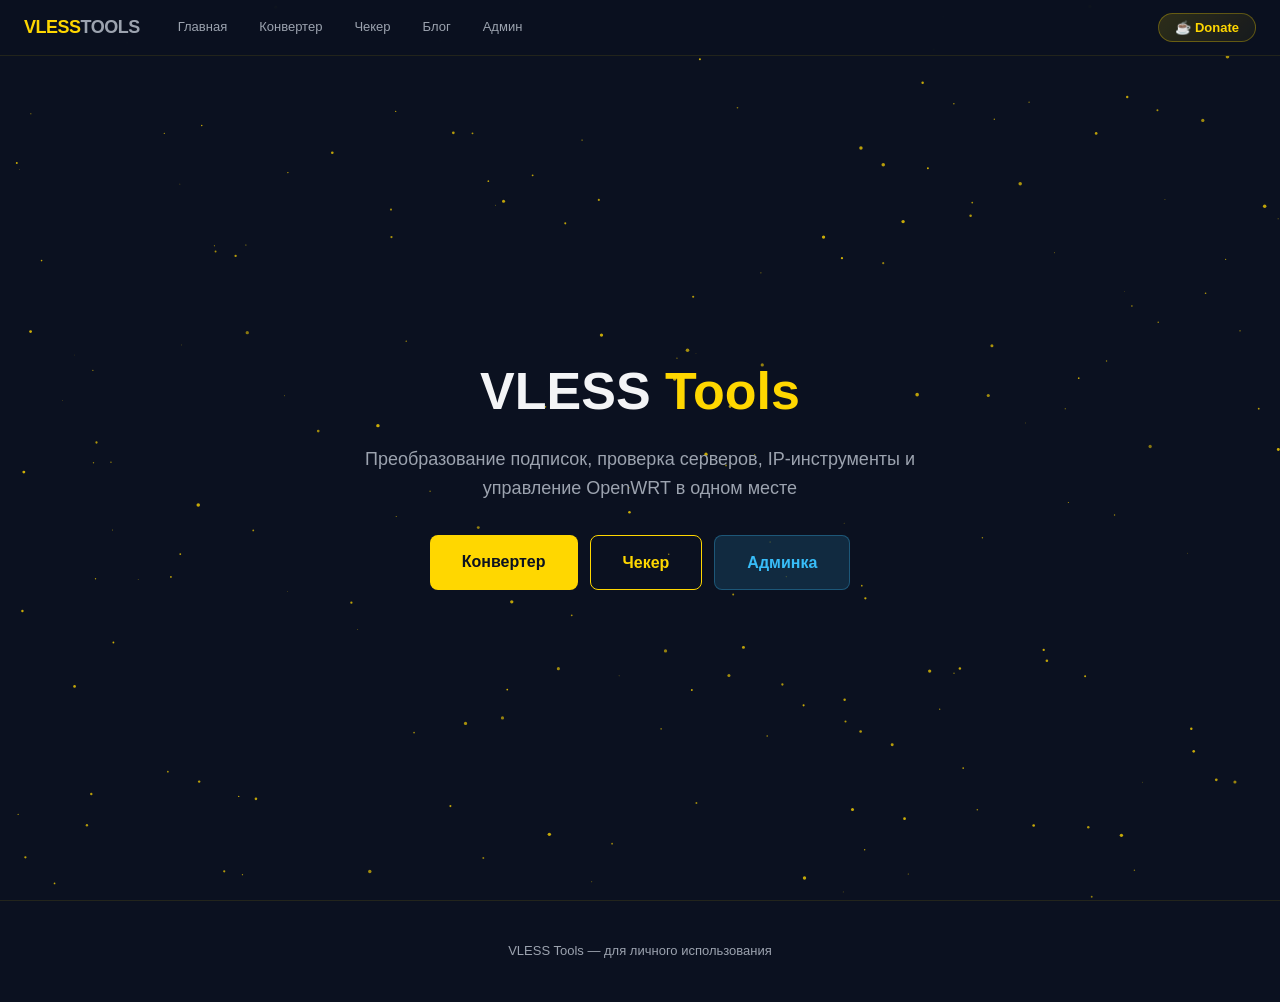
==== commit 4228ae2e: "fix" ====
--- a/index.html
+++ b/index.html
@@ -49,19 +49,36 @@
                 <span class="terminal-title">subscription.sh</span>
             </div>
             <div class="card-body">
-                <div class="sub-method">
-                    <div class="sub-method-header">
-                        <div class="sub-method-badge">1</div>
-                        <div class="sub-method-title">Ссылка на подписку</div>
-                    </div>
-                    <div class="subscription-input-group">
-                        <input id="sub-url" type="text" placeholder="https://example.com/sub/uuid">
-                        <button id="sub-fetch" class="btn btn-primary">Загрузить</button>
-                    </div>
-                    <label style="display:flex;align-items:center;gap:8px;margin-top:10px;cursor:pointer;font-size:13px;color:var(--white-muted)">
-                        <input type="checkbox" id="sub-local-proxy">
-                        Локальный прокси (нужен <code style="background:rgba(0,0,0,0.3);padding:2px 6px;border-radius:4px">python ssh-proxy.py</code>)
-                    </label>
+                <div class="tabs" style="margin-bottom:12px">
+                    <button class="tab-btn active" data-tab="#sub-method-url">По ссылке</button>
+                    <button class="tab-btn" data-tab="#sub-method-paste">Вставить текст</button>
+                </div>
+
+                <div id="sub-method-url" class="tab-content active">
+                    <div class="sub-method">
+                        <div class="sub-method-header">
+                            <div class="sub-method-badge">1</div>
+                            <div class="sub-method-title">Ссылка на подписку</div>
+                        </div>
+                        <div class="subscription-input-group">
+                            <input id="sub-url" type="text" placeholder="https://example.com/sub/uuid">
+                            <button id="sub-fetch" class="btn btn-primary">Загрузить</button>
+                        </div>
+                    </div>
+                </div>
+
+                <div id="sub-method-paste" class="tab-content">
+                    <div class="sub-method">
+                        <div class="sub-method-header">
+                            <div class="sub-method-badge">✏</div>
+                            <div class="sub-method-title">Вставьте содержимое подписки</div>
+                        </div>
+                        <textarea id="sub-paste-input" rows="6" placeholder="vless://... (скопируйте из браузера или FlClashX)"></textarea>
+                        <button id="sub-paste-btn" class="btn btn-primary" style="margin-top:8px">Распарсить</button>
+                        <div style="margin-top:8px;font-size:12px;color:var(--white-muted)">
+                            Откройте URL подписки в браузере, скопируйте весь текст и вставьте сюда
+                        </div>
+                    </div>
                 </div>
 
                 <div id="sub-status" class="status-bar">
--- a/style.css
+++ b/style.css
@@ -49,6 +49,8 @@
 .tab-btn{padding:8px 16px;border-radius:6px;font-size:13px;font-weight:500;background:transparent;border:1px solid transparent;color:var(--white-muted);cursor:pointer;transition:all .2s;font-family:inherit}
 .tab-btn:hover{color:var(--white);border-color:var(--border)}
 .tab-btn.active{color:var(--gold);background:var(--gold-dim);border-color:rgba(255,215,0,0.3)}
+.page{display:none}
+.page.active{display:block}
 .tab-content{display:none}
 .tab-content.active{display:block}
 input,textarea{background:rgba(0,0,0,0.3);border:1px solid var(--border);border-radius:6px;padding:10px 14px;color:var(--white);font-size:14px;font-family:monospace;width:100%;outline:none;transition:border-color .2s}
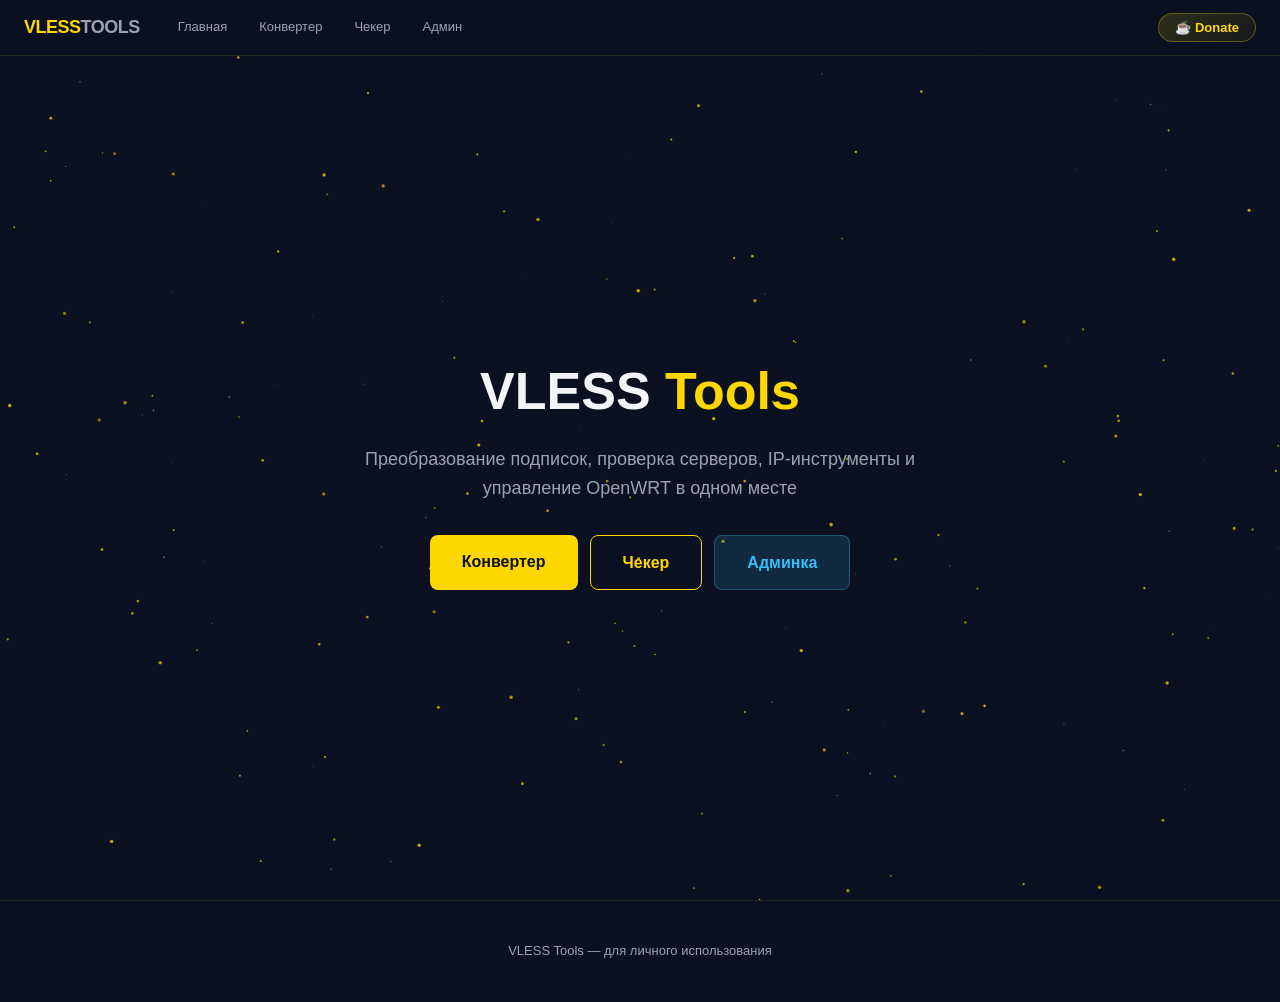
==== commit ce4127d7: "fix" ====
--- a/index.html
+++ b/index.html
@@ -15,7 +15,6 @@
         <a href="#/">Главная</a>
         <a href="#/converter">Конвертер</a>
         <a href="#/checker">Чекер</a>
-        <a href="#/blog">Блог</a>
         <a href="#/admin">Админ</a>
     </div>
     <div class="nav-spacer"></div>
@@ -135,17 +134,6 @@
     </div>
 </div>
 
-<!-- ======== BLOG ======== -->
-<div id="page-blog" class="page">
-    <div style="padding:80px 20px 40px;max-width:800px;margin:0 auto">
-        <h1 style="font-size:24px;margin-bottom:8px;color:var(--gold)">Блог</h1>
-        <p style="color:var(--white-muted);font-size:14px;margin-bottom:20px">Заметки о VLESS, OpenWRT и сетевых технологиях</p>
-        <div id="blog-list" class="blog-list">
-            <div style="color:var(--white-muted);font-size:13px">Загрузка...</div>
-        </div>
-    </div>
-</div>
-
 <!-- ======== ADMIN ======== -->
 <div id="page-admin" class="page">
     <div style="padding:80px 20px 40px;max-width:900px;margin:0 auto">
@@ -156,7 +144,6 @@
             <button class="tab-btn active" data-tab="#admin-ttyd">OpenWRT terminal</button>
             <button class="tab-btn" data-tab="#admin-ip">IP tools</button>
             <button class="tab-btn" data-tab="#admin-speedy">Speed test</button>
-            <button class="tab-btn" data-tab="#admin-blog">Blog editor</button>
         </div>
 
         <!-- TTYD -->
@@ -209,33 +196,6 @@
             </div>
         </div>
 
-        <!-- Blog editor -->
-        <div id="admin-blog" class="tab-content">
-            <div class="terminal-card">
-                <div class="terminal-topbar"><span class="dot red"></span><span class="dot yellow"></span><span class="dot green"></span><span class="terminal-title">blog-editor</span></div>
-                <div class="card-body">
-                    <button id="gh-login" class="btn btn-outline" style="margin-bottom:12px">🔑 GitHub Login</button>
-                    <div class="ssh-form-row">
-                        <div class="ssh-form-field">
-                            <label>Заголовок</label>
-                            <input id="post-title" placeholder="Заголовок поста">
-                        </div>
-                        <div class="ssh-form-field">
-                            <label>Slug</label>
-                            <input id="post-slug" placeholder="my-post-slug">
-                        </div>
-                    </div>
-                    <label style="font-size:12px;color:var(--white-muted);margin-top:8px;display:block">Содержание (HTML)</label>
-                    <textarea id="blog-editor" rows="8" style="margin-top:4px" placeholder="HTML контент..."></textarea>
-                    <div class="btn-row">
-                        <button id="blog-save" class="btn btn-primary">Опубликовать</button>
-                        <button id="blog-load" class="btn btn-ghost">Обновить список</button>
-                    </div>
-                    <div id="blog-preview" style="background:rgba(0,0,0,0.2);border-radius:6px;padding:12px;margin-top:10px;font-size:13px;min-height:40px;color:var(--white-muted)"></div>
-                    <div id="post-list" style="margin-top:12px"></div>
-                </div>
-            </div>
-        </div>
     </div>
 </div>
 
@@ -246,7 +206,6 @@
 <script src="common.js"></script>
 <script src="converter.js"></script>
 <script src="checker.js"></script>
-<script src="blog.js"></script>
 <script src="admin.js"></script>
 <script src="app.js"></script>
 </body>
--- a/style.css
+++ b/style.css
@@ -81,11 +81,5 @@
 .ssh-form-row{display:flex;gap:12px;flex-wrap:wrap}
 .ssh-form-field{flex:1;min-width:150px}
 .ssh-form-field label{display:block;font-size:12px;color:var(--white-muted);margin-bottom:4px;font-weight:500}
-.blog-list{display:flex;flex-direction:column;gap:12px}
-.blog-card{background:rgba(0,0,0,0.2);border:1px solid var(--border);border-radius:8px;padding:16px;transition:all .2s;cursor:pointer}
-.blog-card:hover{border-color:var(--gold)}
-.blog-card-title{font-size:16px;font-weight:600;color:var(--white);margin-bottom:6px}
-.blog-card-excerpt{font-size:13px;color:var(--white-muted);line-height:1.5}
-.blog-card-meta{font-size:11px;color:var(--white-muted);margin-top:8px;opacity:0.7}
 footer{position:relative;z-index:1;text-align:center;padding:40px 20px;border-top:1px solid var(--border);color:var(--white-muted);font-size:13px}
 @media(max-width:640px){nav{padding:0 12px;gap:4px}.nav-links a{padding:4px 10px;font-size:12px}.card-body{padding:14px}.subscription-input-group{flex-direction:column}}
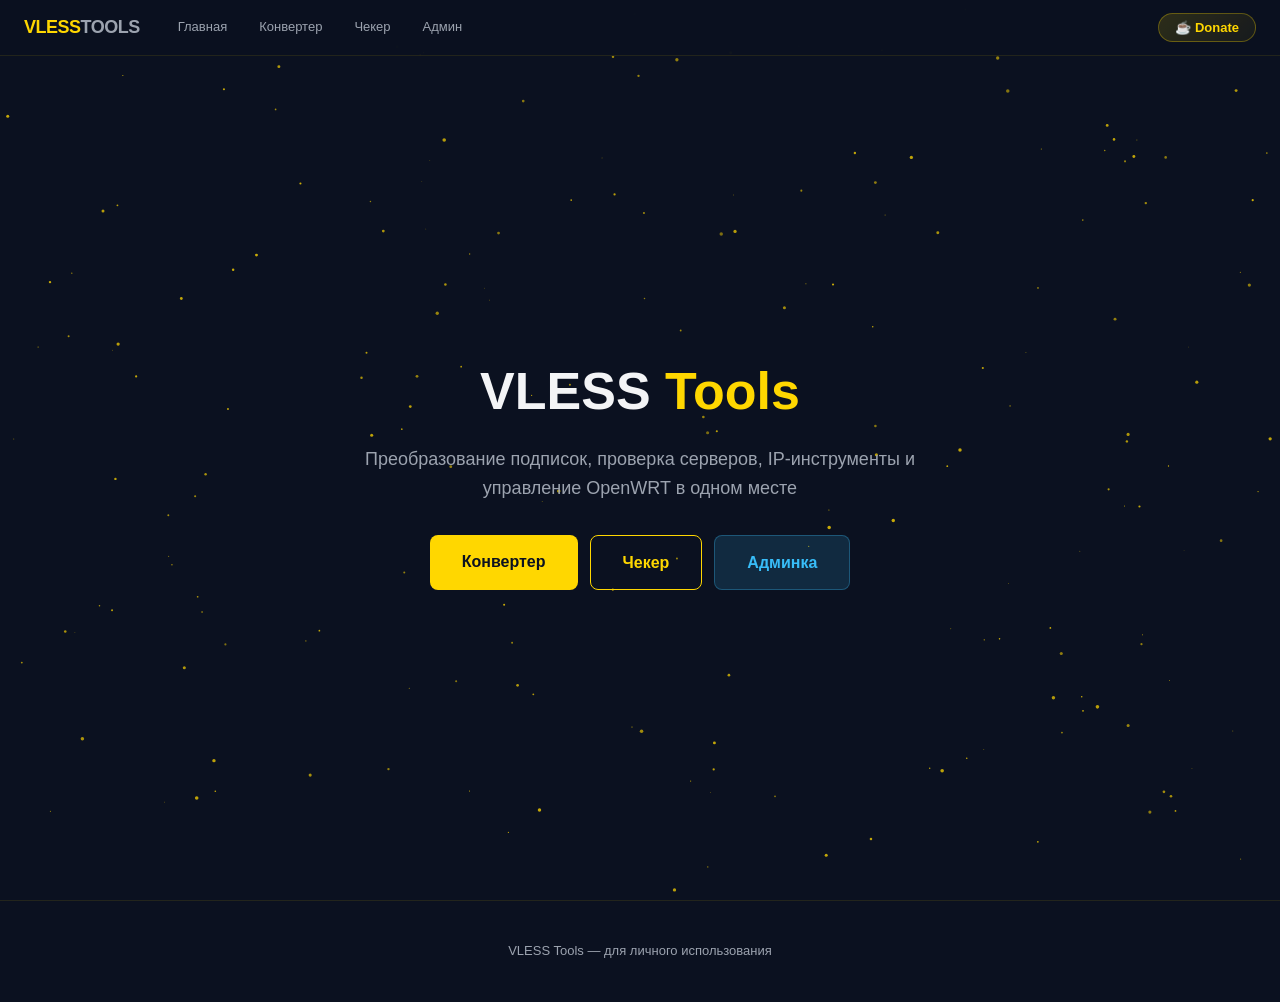
==== commit 48a80d06: "fix" ====
--- a/index.html
+++ b/index.html
@@ -186,12 +186,25 @@
         <!-- Speed test -->
         <div id="admin-speedy" class="tab-content">
             <div class="terminal-card">
-                <div class="terminal-topbar"><span class="dot red"></span><span class="dot yellow"></span><span class="dot green"></span><span class="terminal-title">speedometer</span></div>
+                <div class="terminal-topbar"><span class="dot red"></span><span class="dot yellow"></span><span class="dot green"></span><span class="terminal-title">speedtest</span></div>
                 <div class="card-body" style="text-align:center">
-                    <canvas id="speed-canvas" width="280" height="280" style="margin:0 auto 12px"></canvas>
-                    <div style="font-size:32px;font-weight:700;color:var(--gold)" id="speed-value">0</div>
-                    <div style="font-size:14px;color:var(--white-muted)" id="speed-unit">Mbps</div>
-                    <button id="speed-test" class="btn btn-primary" style="margin-top:12px">Тест скорости</button>
+                    <canvas id="speed-canvas" width="300" height="170" style="margin:0 auto 6px;display:block"></canvas>
+                    <div class="speed-results">
+                        <div class="speed-result-item">
+                            <div class="speed-result-label">Пинг</div>
+                            <div class="speed-result-value" id="speed-ping">—</div>
+                        </div>
+                        <div class="speed-result-item">
+                            <div class="speed-result-label">Загрузка</div>
+                            <div class="speed-result-value" id="speed-dl">—</div>
+                        </div>
+                        <div class="speed-result-item">
+                            <div class="speed-result-label">Отдача</div>
+                            <div class="speed-result-value" id="speed-ul">—</div>
+                        </div>
+                    </div>
+                    <div id="speed-ip" style="font-size:12px;color:var(--white-muted);margin:4px 0"></div>
+                    <button id="speed-test" class="btn btn-primary" style="margin-top:6px;min-width:200px">▶ Начать тест</button>
                 </div>
             </div>
         </div>
--- a/style.css
+++ b/style.css
@@ -81,5 +81,9 @@
 .ssh-form-row{display:flex;gap:12px;flex-wrap:wrap}
 .ssh-form-field{flex:1;min-width:150px}
 .ssh-form-field label{display:block;font-size:12px;color:var(--white-muted);margin-bottom:4px;font-weight:500}
+.speed-results{display:flex;gap:20px;justify-content:center;margin:6px 0}
+.speed-result-item{text-align:center}
+.speed-result-label{font-size:11px;color:var(--white-muted);margin-bottom:2px;text-transform:uppercase;letter-spacing:0.5px}
+.speed-result-value{font-size:24px;font-weight:700;color:var(--gold);font-family:monospace}
 footer{position:relative;z-index:1;text-align:center;padding:40px 20px;border-top:1px solid var(--border);color:var(--white-muted);font-size:13px}
 @media(max-width:640px){nav{padding:0 12px;gap:4px}.nav-links a{padding:4px 10px;font-size:12px}.card-body{padding:14px}.subscription-input-group{flex-direction:column}}
